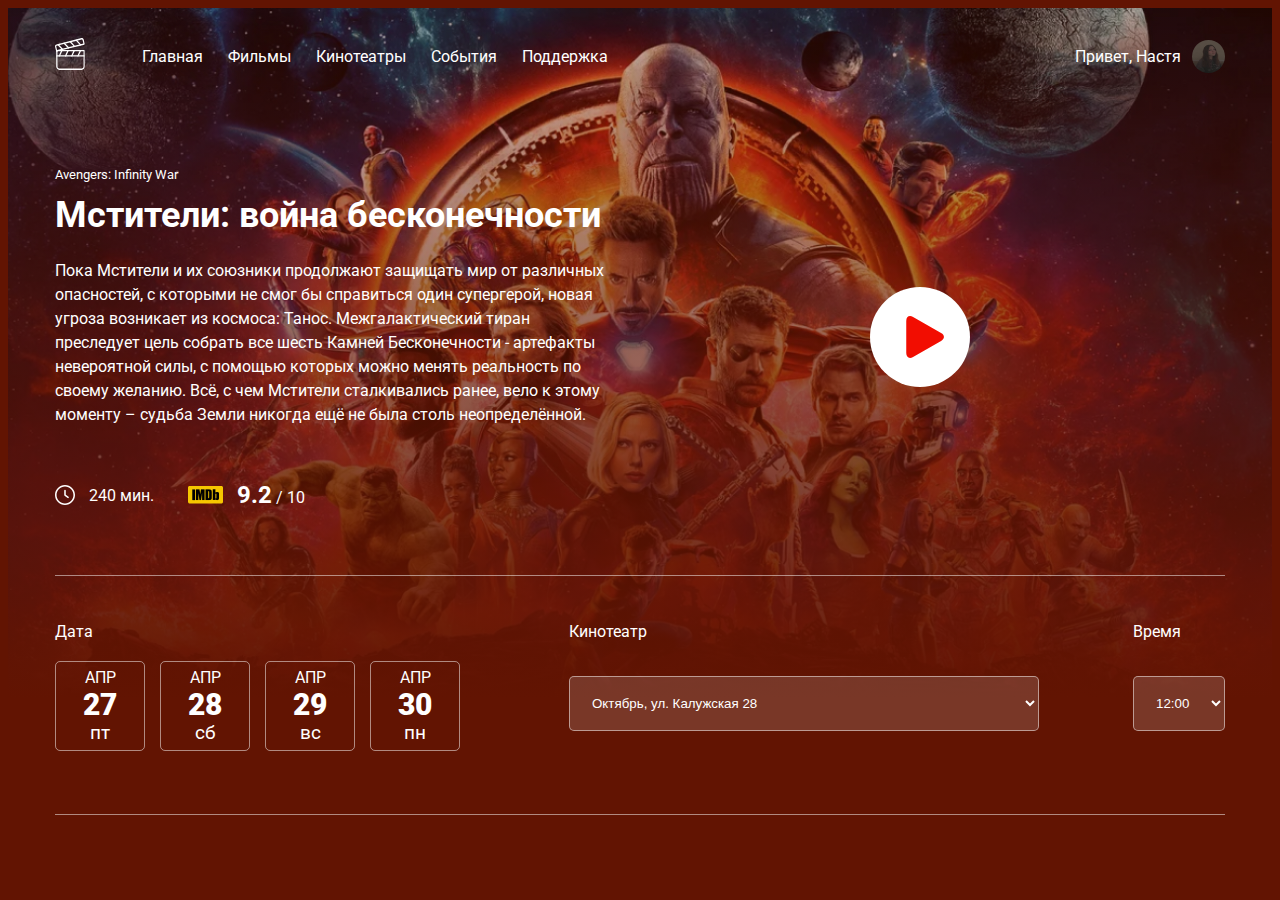
==== Кинотеатр/index.html @ d94be799 "Верстка главного экрана" ====
<!DOCTYPE html>
<html lang="ru">

<head>
    <meta charset="UTF-8">
    <meta name="viewport" content="width=device-width, initial-scale=1.0">
    <title>Online Cinema</title>
    <link rel="preconnect" href="https://fonts.googleapis.com">
    <link rel="preconnect" href="https://fonts.gstatic.com" crossorigin>
    <link href="https://fonts.googleapis.com/css2?family=Roboto:wght@400;700&display=swap" rel="stylesheet">
    <link rel="stylesheet" href="css/normalize.css" />
    <link rel="stylesheet" href="css/style.css" />

</head>

<body>
    <header class="header ">
        <div class="navbar container">
            <a href="/">
                <img src="img\logo.svg" alt="logo">
            </a>
            <naw class="nav">
                <ul class="menu">
                    <li class="menu-item">
                        <a href="#" class="menu-link">Главная</a>
                    </li>
                    <li class="menu-item">
                        <a href="#" class="menu-link">Фильмы</a>
                    </li>
                    <li class="menu-item">
                        <a href="#" class="menu-link">Кинотеатры</a>
                    </li>
                    <li class="menu-item">
                        <a href="#" class="menu-link">События</a>
                    </li>
                    <li class="menu-item">
                        <a href="#" class="menu-link">Поддержка</a>
                    </li>
                </ul>
            </naw>
            <div class="user">
                <span class="">Привет, Настя</span>
                <img class="avatar" src="img/avatar.jpg" alt="Анастасия Петрова">
            </div>
        </div>
        <!--navbar-->
        <div class="film container">
            <div class="film-info">
                <small class="film-title-cmall">Avengers: Infinity War</small>
                <h1 class="film-titly">Мстители: война бесконечности</h1>
                <p class="film-description">Пока Мстители и их союзники продолжают защищать мир от различных опасностей, с которыми не смог бы справиться один супергерой, новая угроза возникает из космоса: Танос. Межгалактический тиран преследует цель собрать все шесть Камней Бесконечности
                    - артефакты невероятной силы, с помощью которых можно менять реальность по своему желанию. Всё, с чем Мстители сталкивались ранее, вело к этому моменту – судьба Земли никогда ещё не была столь неопределённой.</p>
                <div class="film-details">
                    <div class="time"></div>
                    <img src="img/clock1.svg" alt="clock" class="time-icon">
                    <cpan class="time-counter"> 240 мин. </cpan>
                    <div class="rating">
                        <img src="img/imdb.png" alt="imdb logo" class="rating-icon">
                        <span class="rating-counter">
                        <strong class="rating-current">9.2</strong> / 10
                    </span>
                    </div>
                </div>
            </div>
            <!-- film-info -->
            <a href="#" class="film-trailer"><svg width="100" height="100" viewBox="0 0 100 100" fill="none" xmlns="http://www.w3.org/2000/svg">
                <circle cx="50" cy="50" r="50" fill="white"/>
                <g clip-path="url(#clip0_1_158)">
                <path d="M43.0758 30.0033C39.3071 27.8416 36.2518 29.6125 36.2518 33.9556V66.0059C36.2518 70.3533 39.3071 72.1219 43.0758 69.9623L71.0893 53.8967C74.8592 51.7342 74.8592 48.2306 71.0893 46.0686L43.0758 30.0033Z" fill="#F20D01"/>
                </g>
                <defs>
                <clipPath id="clip0_1_158">
                <rect width="41.8013" height="41.8013" fill="white" transform="translate(34.1837 29.0816)"/>
                </clipPath>
                </defs>
                </svg>
                </a>
        </div>
        <!--film-->
        <div class="session container">
            <div class="session-data">
                <span class="session-label">Дата</span>
                <div class="session-data-block">

                    <div class="session-data-iten">
                        <span class="span session-month">АПР</span>
                        <span class="session-day">27</span>
                        <span class="session-week">пт</span>
                    </div>
                    <div class="session-data-iten">
                        <span class="span session-month">АПР</span>
                        <span class="session-day">28</span>
                        <span class="session-week">сб</span>
                    </div>
                    <div class="session-data-iten">
                        <span class="span session-month">АПР</span>
                        <span class="session-day">29</span>
                        <span class="session-week">вс</span>
                    </div>
                    <div class="session-data-iten">
                        <span class="span session-month">АПР</span>
                        <span class="session-day">30</span>
                        <span class="session-week">пн</span>
                    </div>
                </div>
            </div>
            <!--data-->
            <div class="session-cinema">
                <span class="session-label">Кинотеатр</span>
                <select class="select select-cinema" name="cinema">
                  <option value="Октябрь, ул. Калужская 28">Октябрь, ул. Калужская 28</option> 
                  <option value="IMAX, ул. Ленина 53">IMAX, ул. Ленина 53</option> 
                  <option value="Рубин, ул. Маршала рыбалко 85Б">Рубин, ул. Маршала рыбалко 85Б</option> 
                </select>
            </div>
            <!--cinema-->
            <div class="session-time">
                <span class="session-label">Время</span>
                <select class="select" name="cinema">
                    <option value="12:00">12:00</option> 
                    <option value="14:10">14:10</option> 
                    <option value="16:30">16:30</option> 
                    <option value="19:25">17:25</option> 
                    <option value="22:00">22:00</option> 
                  </select>
            </div>
            <!--session-time-->
    </header>
</body>

</html>
---- Кинотеатр/css/style.css ----
* {
            box-sizing: border-box;
        }
        
        body {
            background-color: #621402;
            font-family: 'Roboto', sans-serif;
            color: white;
        }
        
        .header {
            min-height: 100%;
            background: linear-gradient(180deg, rgba(98, 20, 2, 0.31) 0%, #621402 85.62%), url('../img/bg.jpg') no-repeat center top / cover;
        }
        
        .navbar {
            display: flex;
            align-items: center;
            padding-top: 30px;
            padding-bottom: 30px;
        }
        
        .container {
            max-width: 1170px;
            margin: auto;
        }
        
        .menu {
            list-style-type: none;
            display: flex;
            margin: 0;
            padding-left: 57px;
        }
        
        .menu-item {
            margin-right: 25px;
        }
        
        .menu-link {
            color: white;
            text-decoration: none;
        }
        
        .avatar {
            width: 33px;
            height: 33px;
            border-radius: 50%;
            margin-left: 11px;
        }
        
        .user {
            margin-left: auto;
            color: white;
            display: flex;
            align-items: center;
        }
        
        .film {
            margin-top: 60px;
            color: white;
        }
        
        .film-titly-small {
            opacity: 0.5;
            font-size: 24px;
            line-height: 150%;
        }
        
        .film-titly {
            font-size: 36px;
            line-height: 42px;
            margin-top: 11px;
            margin-bottom: 23px;
        }
        
        .film-description {
            font-size: 16px;
            line-height: 150%;
            max-width: 560px;
        }
        
        .film {
            display: flex;
            align-items: center;
        }
        
        .film-trailer {
            margin: auto;
        }
        
        .time {
            display: flex;
            align-items: center;
        }
        
        .time-icon {
            margin-right: 14px;
        }
        
        .rating {
            display: flex;
            align-items: center;
            margin-left: 34px;
        }
        
        .rating-current {
            font-size: 24px;
            line-height: 150%;
        }
        
        .rating-icon {
            margin-right: 14px;
        }
        
        .film-details {
            display: flex;
            align-items: center;
            margin-top: 50px;
        }
        
        .session {
            margin-top: 62px;
            padding-top: 46px;
            padding-bottom: 63px;
            border-top: 1px solid rgba(255, 255, 255, 0.5);
            border-bottom: 1px solid rgba(255, 255, 255, 0.5);
            display: flex;
            justify-content: space-between;
            align-items: flex-start;
        }
        
        .session-data-block {
            display: flex;
        }
        
        .session-data-iten {
            cursor: pointer;
            display: flex;
            flex-direction: column;
            border: 1px solid rgba(255, 255, 255, 0.5);
            border-radius: 5px;
            text-align: center;
            width: 90px;
            height: 90px;
            align-items: center;
            justify-content: center;
            margin-right: 15px;
            transition: background-color 0.2s;
        }
        
        .session-label {
            display: block;
            margin-bottom: 20px;
        }
        
        .session-month {
            font-size: 16px;
            line-height: 19px;
        }
        
        .session-day {
            font-weight: 900;
            font-size: 30px;
            line-height: 35px;
        }
        
        .session-week {
            font-size: 19px;
            line-height: 22px;
        }
        
        .session-data-iten:hover {
            background-color: #FE8E05;
            color: #621402;
        }
        
        .select {
            background-color: rgba(255, 255, 255, 0.15);
            border: 1px solid rgba(255, 255, 255, 0.5);
            border-radius: 5px;
            color: #ffffff;
            padding: 18px;
            cursor: pointer;
            margin-top: 15px;
        }
        
        .select-cinema {
            min-width: 470px;
        }
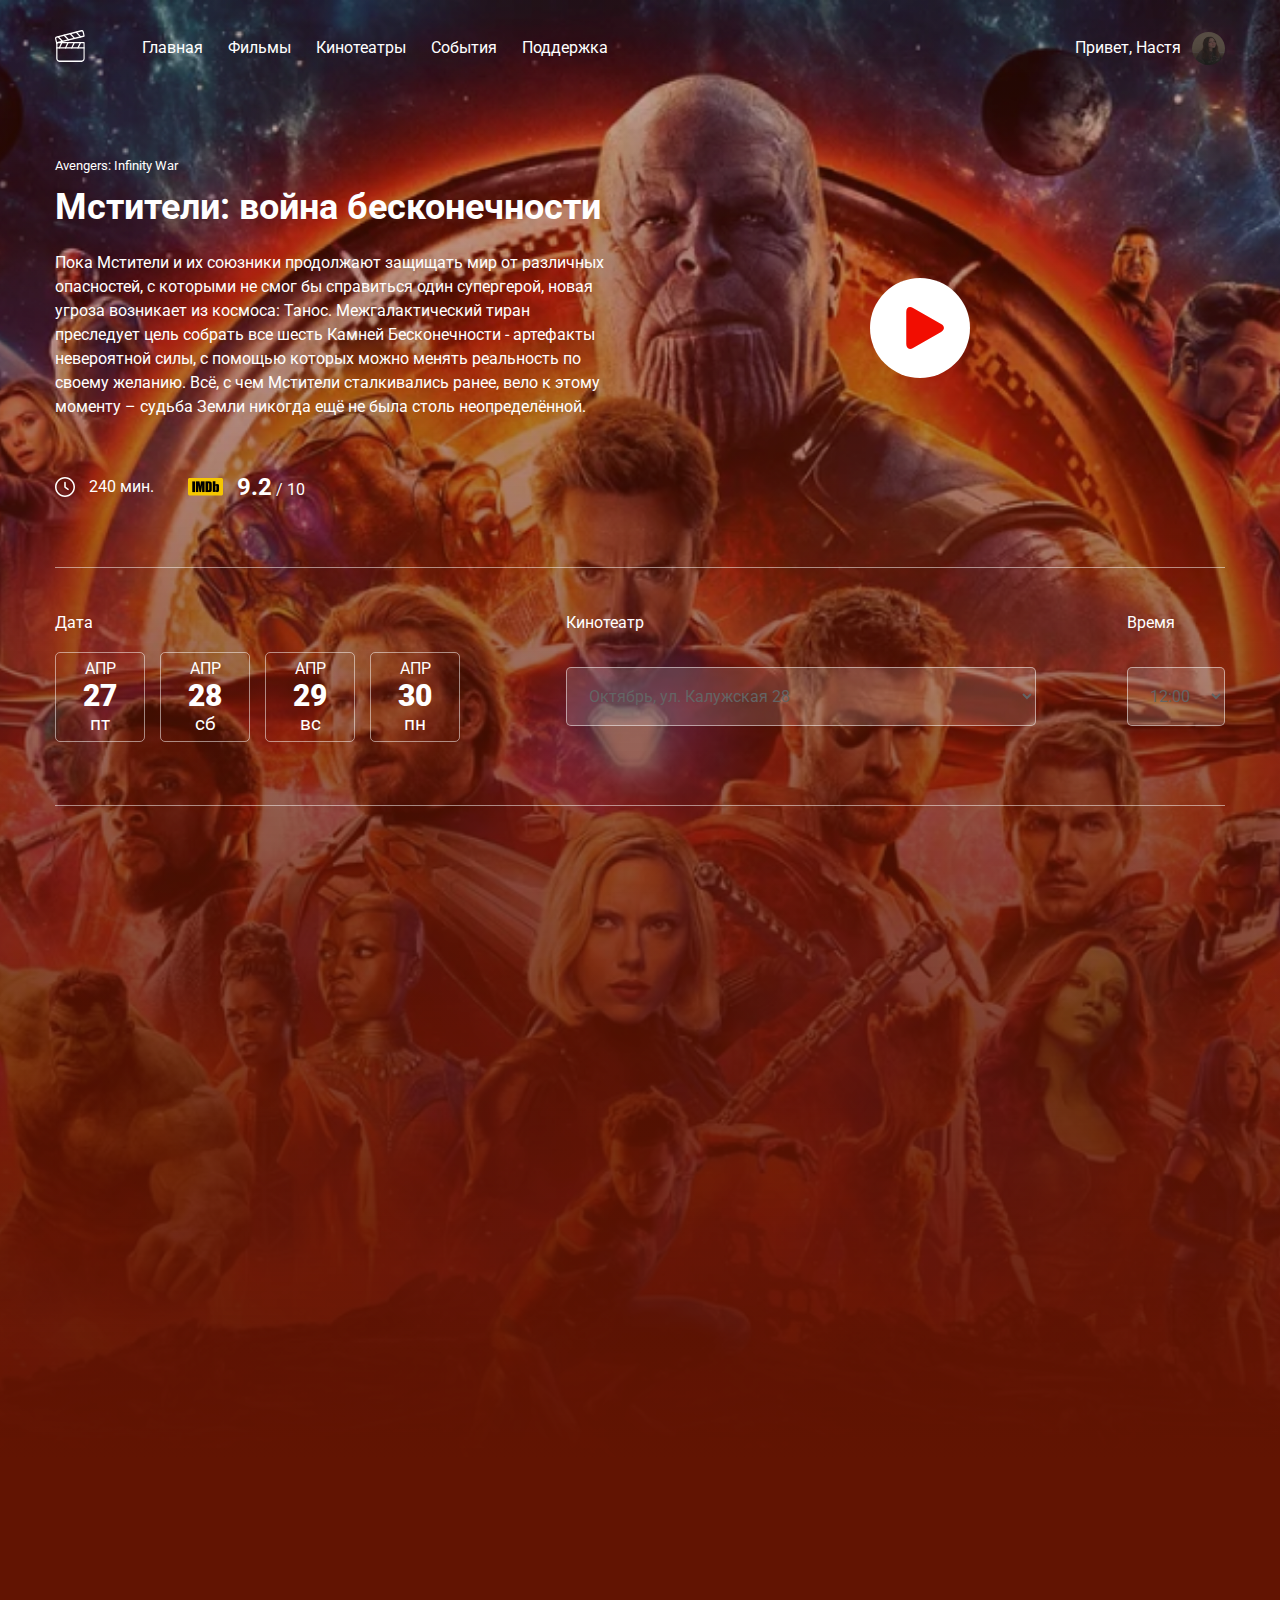
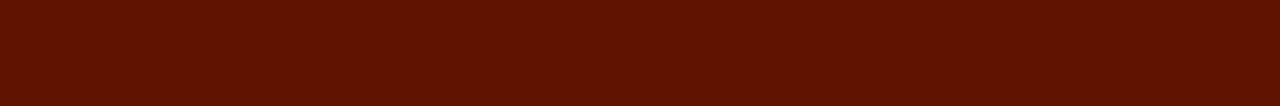
==== commit 8d7c40b5: "Вёрстка главного экрана(исправленная версия)" ====
--- a/Кинотеатр/index.html
+++ b/Кинотеатр/index.html
@@ -14,7 +14,7 @@
 </head>
 
 <body>
-    <header class="header ">
+    <header class="header">
         <div class="navbar container">
             <a href="/">
                 <img src="img\logo.svg" alt="logo">
--- a/Кинотеатр/css/style.css
+++ b/Кинотеатр/css/style.css
@@ -1,189 +1,189 @@
-        * {
-            box-sizing: border-box;
-        }
-        
-        body {
-            background-color: #621402;
-            font-family: 'Roboto', sans-serif;
-            color: white;
-        }
-        
-        .header {
-            min-height: 100%;
-            background: linear-gradient(180deg, rgba(98, 20, 2, 0.31) 0%, #621402 85.62%), url('../img/bg.jpg') no-repeat center top / cover;
-        }
-        
-        .navbar {
-            display: flex;
-            align-items: center;
-            padding-top: 30px;
-            padding-bottom: 30px;
-        }
-        
-        .container {
-            max-width: 1170px;
-            margin: auto;
-        }
-        
-        .menu {
-            list-style-type: none;
-            display: flex;
-            margin: 0;
-            padding-left: 57px;
-        }
-        
-        .menu-item {
-            margin-right: 25px;
-        }
-        
-        .menu-link {
-            color: white;
-            text-decoration: none;
-        }
-        
-        .avatar {
-            width: 33px;
-            height: 33px;
-            border-radius: 50%;
-            margin-left: 11px;
-        }
-        
-        .user {
-            margin-left: auto;
-            color: white;
-            display: flex;
-            align-items: center;
-        }
-        
-        .film {
-            margin-top: 60px;
-            color: white;
-        }
-        
-        .film-titly-small {
-            opacity: 0.5;
-            font-size: 24px;
-            line-height: 150%;
-        }
-        
-        .film-titly {
-            font-size: 36px;
-            line-height: 42px;
-            margin-top: 11px;
-            margin-bottom: 23px;
-        }
-        
-        .film-description {
-            font-size: 16px;
-            line-height: 150%;
-            max-width: 560px;
-        }
-        
-        .film {
-            display: flex;
-            align-items: center;
-        }
-        
-        .film-trailer {
-            margin: auto;
-        }
-        
-        .time {
-            display: flex;
-            align-items: center;
-        }
-        
-        .time-icon {
-            margin-right: 14px;
-        }
-        
-        .rating {
-            display: flex;
-            align-items: center;
-            margin-left: 34px;
-        }
-        
-        .rating-current {
-            font-size: 24px;
-            line-height: 150%;
-        }
-        
-        .rating-icon {
-            margin-right: 14px;
-        }
-        
-        .film-details {
-            display: flex;
-            align-items: center;
-            margin-top: 50px;
-        }
-        
-        .session {
-            margin-top: 62px;
-            padding-top: 46px;
-            padding-bottom: 63px;
-            border-top: 1px solid rgba(255, 255, 255, 0.5);
-            border-bottom: 1px solid rgba(255, 255, 255, 0.5);
-            display: flex;
-            justify-content: space-between;
-            align-items: flex-start;
-        }
-        
-        .session-data-block {
-            display: flex;
-        }
-        
-        .session-data-iten {
-            cursor: pointer;
-            display: flex;
-            flex-direction: column;
-            border: 1px solid rgba(255, 255, 255, 0.5);
-            border-radius: 5px;
-            text-align: center;
-            width: 90px;
-            height: 90px;
-            align-items: center;
-            justify-content: center;
-            margin-right: 15px;
-            transition: background-color 0.2s;
-        }
-        
-        .session-label {
-            display: block;
-            margin-bottom: 20px;
-        }
-        
-        .session-month {
-            font-size: 16px;
-            line-height: 19px;
-        }
-        
-        .session-day {
-            font-weight: 900;
-            font-size: 30px;
-            line-height: 35px;
-        }
-        
-        .session-week {
-            font-size: 19px;
-            line-height: 22px;
-        }
-        
-        .session-data-iten:hover {
-            background-color: #FE8E05;
-            color: #621402;
-        }
-        
-        .select {
-            background-color: rgba(255, 255, 255, 0.15);
-            border: 1px solid rgba(255, 255, 255, 0.5);
-            border-radius: 5px;
-            color: #ffffff;
-            padding: 18px;
-            cursor: pointer;
-            margin-top: 15px;
-        }
-        
-        .select-cinema {
-            min-width: 470px;
-        }+* {
+    box-sizing: border-box;
+}
+
+body {
+    background-color: #621402;
+    font-family: 'Roboto', sans-serif;
+    color: white;
+}
+
+.header {
+    padding-bottom: 100vh;
+    background: linear-gradient(180deg, rgba(98, 20, 2, 0.31) 0%, #621402 85.62%), url("../img/bg.jpg") no-repeat center top / cover;
+}
+
+.navbar {
+    display: flex;
+    align-items: center;
+    padding-top: 30px;
+    padding-bottom: 30px;
+}
+
+.container {
+    max-width: 1170px;
+    margin: auto;
+}
+
+.menu {
+    list-style-type: none;
+    display: flex;
+    margin: 0;
+    padding-left: 57px;
+}
+
+.menu-item {
+    margin-right: 25px;
+}
+
+.menu-link {
+    color: white;
+    text-decoration: none;
+}
+
+.avatar {
+    width: 33px;
+    height: 33px;
+    border-radius: 50%;
+    margin-left: 11px;
+}
+
+.user {
+    margin-left: auto;
+    color: white;
+    display: flex;
+    align-items: center;
+}
+
+.film {
+    margin-top: 60px;
+    color: white;
+}
+
+.film-titly-small {
+    opacity: 0.5;
+    font-size: 24px;
+    line-height: 150%;
+}
+
+.film-titly {
+    font-size: 36px;
+    line-height: 42px;
+    margin-top: 11px;
+    margin-bottom: 23px;
+}
+
+.film-description {
+    font-size: 16px;
+    line-height: 150%;
+    max-width: 560px;
+}
+
+.film {
+    display: flex;
+    align-items: center;
+}
+
+.film-trailer {
+    margin: auto;
+}
+
+.time {
+    display: flex;
+    align-items: center;
+}
+
+.time-icon {
+    margin-right: 14px;
+}
+
+.rating {
+    display: flex;
+    align-items: center;
+    margin-left: 34px;
+}
+
+.rating-current {
+    font-size: 24px;
+    line-height: 150%;
+}
+
+.rating-icon {
+    margin-right: 14px;
+}
+
+.film-details {
+    display: flex;
+    align-items: center;
+    margin-top: 50px;
+}
+
+.session {
+    margin-top: 62px;
+    padding-top: 46px;
+    padding-bottom: 63px;
+    border-top: 1px solid rgba(255, 255, 255, 0.5);
+    border-bottom: 1px solid rgba(255, 255, 255, 0.5);
+    display: flex;
+    justify-content: space-between;
+    align-items: flex-start;
+}
+
+.session-data-block {
+    display: flex;
+}
+
+.session-data-iten {
+    cursor: pointer;
+    display: flex;
+    flex-direction: column;
+    border: 1px solid rgba(255, 255, 255, 0.5);
+    border-radius: 5px;
+    text-align: center;
+    width: 90px;
+    height: 90px;
+    align-items: center;
+    justify-content: center;
+    margin-right: 15px;
+    transition: background-color 0.2s;
+}
+
+.session-label {
+    display: block;
+    margin-bottom: 20px;
+}
+
+.session-month {
+    font-size: 16px;
+    line-height: 19px;
+}
+
+.session-day {
+    font-weight: 900;
+    font-size: 30px;
+    line-height: 35px;
+}
+
+.session-week {
+    font-size: 19px;
+    line-height: 22px;
+}
+
+.session-data-iten:hover {
+    background-color: #FE8E05;
+    color: #621402;
+}
+
+.select {
+    background-color: rgba(255, 255, 255, 0.15);
+    border: 1px solid rgba(255, 255, 255, 0.5);
+    border-radius: 5px;
+    color: #646464;
+    padding: 18px;
+    cursor: pointer;
+    margin-top: 15px;
+}
+
+.select-cinema {
+    min-width: 470px;
+}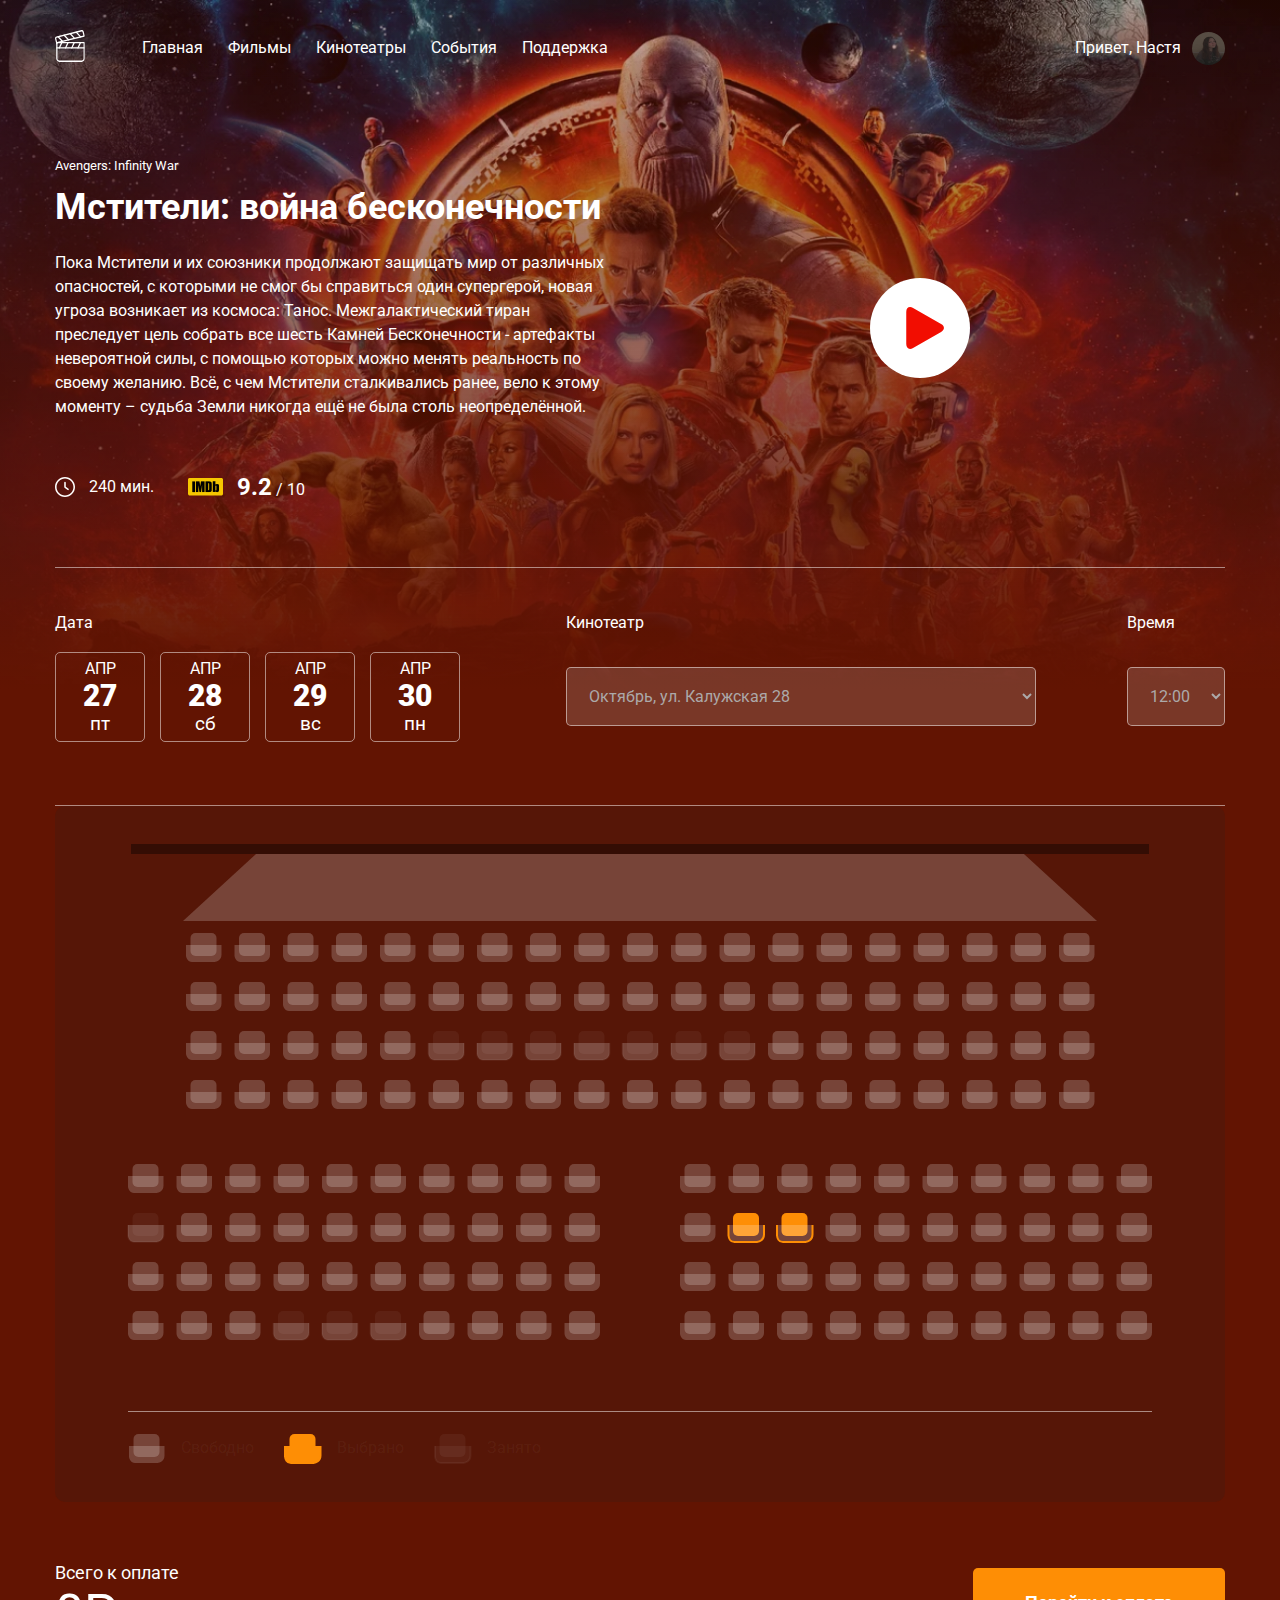
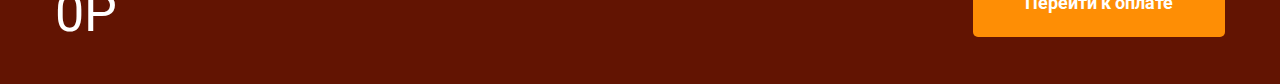
==== commit 4716305e: "Интерактив(3 день)" ====
--- a/Кинотеатр/index.html
+++ b/Кинотеатр/index.html
@@ -126,6 +126,376 @@
             </div>
             <!--session-time-->
     </header>
+    <div class="scheme container">
+        <svg class="scheme-svg" width="1152" height="600" viewBox="0 0 1152 600" fill="none" xmlns="http://www.w3.org/2000/svg">
+            <path class="light" d="M128 115L201.04 48H968.96L1042 115H128Z" fill="url(#paint0_linear_13_374)"/>
+            <line x1="76" y1="43" x2="1094" y2="43" stroke="black" stroke-opacity="0.39" stroke-width="10"/>
+            <rect x="135.5" y="127" width="26" height="23" rx="5" fill="white" fill-opacity="0.2" />
+            <path d="M131 139V149.5C131.167 151.667 132.6 156 137 156C141.4 156 153.833 156 159.5 156C161.833 155.833 166.5 154.1 166.5 148.5C166.5 142.9 166.5 139.833 166.5 139" />
+            <rect x="184" y="127" width="26" height="23" rx="5" fill="white" fill-opacity="0.2" />
+            <path d="M179.5 139V149.5C179.667 151.667 181.1 156 185.5 156C189.9 156 202.333 156 208 156C210.333 155.833 215 154.1 215 148.5C215 142.9 215 139.833 215 139" />
+            <rect x="232.5" y="127" width="26" height="23" rx="5" fill="white" fill-opacity="0.2" />
+            <path d="M228 139V149.5C228.167 151.667 229.6 156 234 156C238.4 156 250.833 156 256.5 156C258.833 155.833 263.5 154.1 263.5 148.5C263.5 142.9 263.5 139.833 263.5 139" />
+            <rect x="281" y="127" width="26" height="23" rx="5" fill="white" fill-opacity="0.2" />
+            <path d="M276.5 139V149.5C276.667 151.667 278.1 156 282.5 156C286.9 156 299.333 156 305 156C307.333 155.833 312 154.1 312 148.5C312 142.9 312 139.833 312 139" />
+            <rect x="329.5" y="127" width="26" height="23" rx="5" fill="white" fill-opacity="0.2" />
+            <path d="M325 139V149.5C325.167 151.667 326.6 156 331 156C335.4 156 347.833 156 353.5 156C355.833 155.833 360.5 154.1 360.5 148.5C360.5 142.9 360.5 139.833 360.5 139" />
+            <rect x="378" y="127" width="26" height="23" rx="5" fill="white" fill-opacity="0.2" />
+            <path d="M373.5 139V149.5C373.667 151.667 375.1 156 379.5 156C383.9 156 396.333 156 402 156C404.333 155.833 409 154.1 409 148.5C409 142.9 409 139.833 409 139" />
+            <rect x="426.5" y="127" width="26" height="23" rx="5" fill="white" fill-opacity="0.2" />
+            <path d="M422 139V149.5C422.167 151.667 423.6 156 428 156C432.4 156 444.833 156 450.5 156C452.833 155.833 457.5 154.1 457.5 148.5C457.5 142.9 457.5 139.833 457.5 139" />
+            <rect x="475" y="127" width="26" height="23" rx="5" fill="white" fill-opacity="0.2" />
+            <path d="M470.5 139V149.5C470.667 151.667 472.1 156 476.5 156C480.9 156 493.333 156 499 156C501.333 155.833 506 154.1 506 148.5C506 142.9 506 139.833 506 139" />
+            <rect x="523.5" y="127" width="26" height="23" rx="5" fill="white" fill-opacity="0.2" />
+            <path d="M519 139V149.5C519.167 151.667 520.6 156 525 156C529.4 156 541.833 156 547.5 156C549.833 155.833 554.5 154.1 554.5 148.5C554.5 142.9 554.5 139.833 554.5 139" />
+            <rect x="572" y="127" width="26" height="23" rx="5" fill="white" fill-opacity="0.2" />
+            <path d="M567.5 139V149.5C567.667 151.667 569.1 156 573.5 156C577.9 156 590.333 156 596 156C598.333 155.833 603 154.1 603 148.5C603 142.9 603 139.833 603 139" />
+            <rect x="620.5" y="127" width="26" height="23" rx="5" fill="white" fill-opacity="0.2" />
+            <path d="M616 139V149.5C616.167 151.667 617.6 156 622 156C626.4 156 638.833 156 644.5 156C646.833 155.833 651.5 154.1 651.5 148.5C651.5 142.9 651.5 139.833 651.5 139" />
+            <rect x="669" y="127" width="26" height="23" rx="5" fill="white" fill-opacity="0.2" />
+            <path d="M664.5 139V149.5C664.667 151.667 666.1 156 670.5 156C674.9 156 687.333 156 693 156C695.333 155.833 700 154.1 700 148.5C700 142.9 700 139.833 700 139" />
+            <rect x="717.5" y="127" width="26" height="23" rx="5" fill="white" fill-opacity="0.2" />
+            <path d="M713 139V149.5C713.167 151.667 714.6 156 719 156C723.4 156 735.833 156 741.5 156C743.833 155.833 748.5 154.1 748.5 148.5C748.5 142.9 748.5 139.833 748.5 139" />
+            <rect x="766" y="127" width="26" height="23" rx="5" fill="white" fill-opacity="0.2" />
+            <path d="M761.5 139V149.5C761.667 151.667 763.1 156 767.5 156C771.9 156 784.333 156 790 156C792.333 155.833 797 154.1 797 148.5C797 142.9 797 139.833 797 139" />
+            <rect x="814.5" y="127" width="26" height="23" rx="5" fill="white" fill-opacity="0.2" />
+            <path d="M810 139V149.5C810.167 151.667 811.6 156 816 156C820.4 156 832.833 156 838.5 156C840.833 155.833 845.5 154.1 845.5 148.5C845.5 142.9 845.5 139.833 845.5 139" />
+            <rect x="863" y="127" width="26" height="23" rx="5" fill="white" fill-opacity="0.2" />
+            <path d="M858.5 139V149.5C858.667 151.667 860.1 156 864.5 156C868.9 156 881.333 156 887 156C889.333 155.833 894 154.1 894 148.5C894 142.9 894 139.833 894 139" />
+            <rect x="911.5" y="127" width="26" height="23" rx="5" fill="white" fill-opacity="0.2" />
+            <path d="M907 139V149.5C907.167 151.667 908.6 156 913 156C917.4 156 929.833 156 935.5 156C937.833 155.833 942.5 154.1 942.5 148.5C942.5 142.9 942.5 139.833 942.5 139" />
+            <rect x="960" y="127" width="26" height="23" rx="5" fill="white" fill-opacity="0.2" />
+            <path d="M955.5 139V149.5C955.667 151.667 957.1 156 961.5 156C965.9 156 978.333 156 984 156C986.333 155.833 991 154.1 991 148.5C991 142.9 991 139.833 991 139" />
+            <rect x="1008.5" y="127" width="26" height="23" rx="5" fill="white" fill-opacity="0.2" />
+            <path d="M1004 139V149.5C1004.17 151.667 1005.6 156 1010 156C1014.4 156 1026.83 156 1032.5 156C1034.83 155.833 1039.5 154.1 1039.5 148.5C1039.5 142.9 1039.5 139.833 1039.5 139" />
+            <rect x="135.5" y="176" width="26" height="23" rx="5" fill="white" fill-opacity="0.2" />
+            <path d="M131 188V198.5C131.167 200.667 132.6 205 137 205C141.4 205 153.833 205 159.5 205C161.833 204.833 166.5 203.1 166.5 197.5C166.5 191.9 166.5 188.833 166.5 188" />
+            <rect x="184" y="176" width="26" height="23" rx="5" fill="white" fill-opacity="0.2" />
+            <path d="M179.5 188V198.5C179.667 200.667 181.1 205 185.5 205C189.9 205 202.333 205 208 205C210.333 204.833 215 203.1 215 197.5C215 191.9 215 188.833 215 188" />
+            <rect x="232.5" y="176" width="26" height="23" rx="5" fill="white" fill-opacity="0.2" />
+            <path d="M228 188V198.5C228.167 200.667 229.6 205 234 205C238.4 205 250.833 205 256.5 205C258.833 204.833 263.5 203.1 263.5 197.5C263.5 191.9 263.5 188.833 263.5 188" />
+            <rect x="281" y="176" width="26" height="23" rx="5" fill="white" fill-opacity="0.2" />
+            <path d="M276.5 188V198.5C276.667 200.667 278.1 205 282.5 205C286.9 205 299.333 205 305 205C307.333 204.833 312 203.1 312 197.5C312 191.9 312 188.833 312 188" />
+            <rect x="329.5" y="176" width="26" height="23" rx="5" fill="white" fill-opacity="0.2" />
+            <path d="M325 188V198.5C325.167 200.667 326.6 205 331 205C335.4 205 347.833 205 353.5 205C355.833 204.833 360.5 203.1 360.5 197.5C360.5 191.9 360.5 188.833 360.5 188" />
+            <rect x="378" y="176" width="26" height="23" rx="5" fill="white" fill-opacity="0.2" />
+            <path d="M373.5 188V198.5C373.667 200.667 375.1 205 379.5 205C383.9 205 396.333 205 402 205C404.333 204.833 409 203.1 409 197.5C409 191.9 409 188.833 409 188" />
+            <rect x="426.5" y="176" width="26" height="23" rx="5" fill="white" fill-opacity="0.2" />
+            <path d="M422 188V198.5C422.167 200.667 423.6 205 428 205C432.4 205 444.833 205 450.5 205C452.833 204.833 457.5 203.1 457.5 197.5C457.5 191.9 457.5 188.833 457.5 188" />
+            <rect x="475" y="176" width="26" height="23" rx="5" fill="white" fill-opacity="0.2" />
+            <path d="M470.5 188V198.5C470.667 200.667 472.1 205 476.5 205C480.9 205 493.333 205 499 205C501.333 204.833 506 203.1 506 197.5C506 191.9 506 188.833 506 188" />
+            <rect x="523.5" y="176" width="26" height="23" rx="5" fill="white" fill-opacity="0.2" />
+            <path d="M519 188V198.5C519.167 200.667 520.6 205 525 205C529.4 205 541.833 205 547.5 205C549.833 204.833 554.5 203.1 554.5 197.5C554.5 191.9 554.5 188.833 554.5 188" />
+            <rect x="572" y="176" width="26" height="23" rx="5" fill="white" fill-opacity="0.2" />
+            <path d="M567.5 188V198.5C567.667 200.667 569.1 205 573.5 205C577.9 205 590.333 205 596 205C598.333 204.833 603 203.1 603 197.5C603 191.9 603 188.833 603 188" />
+            <rect x="620.5" y="176" width="26" height="23" rx="5" fill="white" fill-opacity="0.2" />
+            <path d="M616 188V198.5C616.167 200.667 617.6 205 622 205C626.4 205 638.833 205 644.5 205C646.833 204.833 651.5 203.1 651.5 197.5C651.5 191.9 651.5 188.833 651.5 188" />
+            <rect x="669" y="176" width="26" height="23" rx="5" fill="white" fill-opacity="0.2" />
+            <path d="M664.5 188V198.5C664.667 200.667 666.1 205 670.5 205C674.9 205 687.333 205 693 205C695.333 204.833 700 203.1 700 197.5C700 191.9 700 188.833 700 188" />
+            <rect x="717.5" y="176" width="26" height="23" rx="5" fill="white" fill-opacity="0.2" />
+            <path d="M713 188V198.5C713.167 200.667 714.6 205 719 205C723.4 205 735.833 205 741.5 205C743.833 204.833 748.5 203.1 748.5 197.5C748.5 191.9 748.5 188.833 748.5 188" />
+            <rect x="766" y="176" width="26" height="23" rx="5" fill="white" fill-opacity="0.2" />
+            <path d="M761.5 188V198.5C761.667 200.667 763.1 205 767.5 205C771.9 205 784.333 205 790 205C792.333 204.833 797 203.1 797 197.5C797 191.9 797 188.833 797 188" />
+            <rect x="814.5" y="176" width="26" height="23" rx="5" fill="white" fill-opacity="0.2" />
+            <path d="M810 188V198.5C810.167 200.667 811.6 205 816 205C820.4 205 832.833 205 838.5 205C840.833 204.833 845.5 203.1 845.5 197.5C845.5 191.9 845.5 188.833 845.5 188" />
+            <rect x="863" y="176" width="26" height="23" rx="5" fill="white" fill-opacity="0.2" />
+            <path d="M858.5 188V198.5C858.667 200.667 860.1 205 864.5 205C868.9 205 881.333 205 887 205C889.333 204.833 894 203.1 894 197.5C894 191.9 894 188.833 894 188" />
+            <rect x="911.5" y="176" width="26" height="23" rx="5" fill="white" fill-opacity="0.2" />
+            <path d="M907 188V198.5C907.167 200.667 908.6 205 913 205C917.4 205 929.833 205 935.5 205C937.833 204.833 942.5 203.1 942.5 197.5C942.5 191.9 942.5 188.833 942.5 188" />
+            <rect x="960" y="176" width="26" height="23" rx="5" fill="white" fill-opacity="0.2" />
+            <path d="M955.5 188V198.5C955.667 200.667 957.1 205 961.5 205C965.9 205 978.333 205 984 205C986.333 204.833 991 203.1 991 197.5C991 191.9 991 188.833 991 188" />
+            <rect x="1008.5" y="176" width="26" height="23" rx="5" fill="white" fill-opacity="0.2" />
+            <path d="M1004 188V198.5C1004.17 200.667 1005.6 205 1010 205C1014.4 205 1026.83 205 1032.5 205C1034.83 204.833 1039.5 203.1 1039.5 197.5C1039.5 191.9 1039.5 188.833 1039.5 188" />
+            <rect x="135.5" y="225" width="26" height="23" rx="5" fill="white" fill-opacity="0.2" />
+            <path d="M131 237V247.5C131.167 249.667 132.6 254 137 254C141.4 254 153.833 254 159.5 254C161.833 253.833 166.5 252.1 166.5 246.5C166.5 240.9 166.5 237.833 166.5 237" />
+            <rect x="184" y="225" width="26" height="23" rx="5" fill="white" fill-opacity="0.2" />
+            <path d="M179.5 237V247.5C179.667 249.667 181.1 254 185.5 254C189.9 254 202.333 254 208 254C210.333 253.833 215 252.1 215 246.5C215 240.9 215 237.833 215 237" />
+            <rect x="232.5" y="225" width="26" height="23" rx="5" fill="white" fill-opacity="0.2" />
+            <path d="M228 237V247.5C228.167 249.667 229.6 254 234 254C238.4 254 250.833 254 256.5 254C258.833 253.833 263.5 252.1 263.5 246.5C263.5 240.9 263.5 237.833 263.5 237" />
+            <rect x="281" y="225" width="26" height="23" rx="5" fill="white" fill-opacity="0.2" />
+            <path d="M276.5 237V247.5C276.667 249.667 278.1 254 282.5 254C286.9 254 299.333 254 305 254C307.333 253.833 312 252.1 312 246.5C312 240.9 312 237.833 312 237" />
+            <rect x="329.5" y="225" width="26" height="23" rx="5" fill="white" fill-opacity="0.2" />
+            <path d="M325 237V247.5C325.167 249.667 326.6 254 331 254C335.4 254 347.833 254 353.5 254C355.833 253.833 360.5 252.1 360.5 246.5C360.5 240.9 360.5 237.833 360.5 237" />
+            <rect x="378" y="225" width="26" height="23" rx="5" fill="white" fill-opacity="0.05" />
+            <path d="M373.5 237V247.5C373.667 249.667 375.1 254 379.5 254C383.9 254 396.333 254 402 254C404.333 253.833 409 252.1 409 246.5C409 240.9 409 237.833 409 237" stroke="white" stroke-opacity="0.05" stroke-width="2" stroke-linejoin="round" />
+            <rect x="426.5" y="225" width="26" height="23" rx="5" fill="white" fill-opacity="0.05" />
+            <path d="M422 237V247.5C422.167 249.667 423.6 254 428 254C432.4 254 444.833 254 450.5 254C452.833 253.833 457.5 252.1 457.5 246.5C457.5 240.9 457.5 237.833 457.5 237" stroke="white" stroke-opacity="0.05" stroke-width="2" stroke-linejoin="round" />
+            <rect x="475" y="225" width="26" height="23" rx="5" fill="white" fill-opacity="0.05" />
+            <path d="M470.5 237V247.5C470.667 249.667 472.1 254 476.5 254C480.9 254 493.333 254 499 254C501.333 253.833 506 252.1 506 246.5C506 240.9 506 237.833 506 237" stroke="white" stroke-opacity="0.05" stroke-width="2" stroke-linejoin="round" />
+            <rect x="523.5" y="225" width="26" height="23" rx="5" fill="white" fill-opacity="0.05" />
+            <path d="M519 237V247.5C519.167 249.667 520.6 254 525 254C529.4 254 541.833 254 547.5 254C549.833 253.833 554.5 252.1 554.5 246.5C554.5 240.9 554.5 237.833 554.5 237" stroke="white" stroke-opacity="0.05" stroke-width="2" stroke-linejoin="round" />
+            <rect x="572" y="225" width="26" height="23" rx="5" fill="white" fill-opacity="0.05" />
+            <path d="M567.5 237V247.5C567.667 249.667 569.1 254 573.5 254C577.9 254 590.333 254 596 254C598.333 253.833 603 252.1 603 246.5C603 240.9 603 237.833 603 237" stroke="white" stroke-opacity="0.05" stroke-width="2" stroke-linejoin="round" />
+            <rect x="620.5" y="225" width="26" height="23" rx="5" fill="white" fill-opacity="0.05" />
+            <path d="M616 237V247.5C616.167 249.667 617.6 254 622 254C626.4 254 638.833 254 644.5 254C646.833 253.833 651.5 252.1 651.5 246.5C651.5 240.9 651.5 237.833 651.5 237" stroke="white" stroke-opacity="0.05" stroke-width="2" stroke-linejoin="round" />
+            <rect x="669" y="225" width="26" height="23" rx="5" fill="white" fill-opacity="0.05" />
+            <path d="M664.5 237V247.5C664.667 249.667 666.1 254 670.5 254C674.9 254 687.333 254 693 254C695.333 253.833 700 252.1 700 246.5C700 240.9 700 237.833 700 237" stroke="white" stroke-opacity="0.05" stroke-width="2" stroke-linejoin="round" />
+            <rect x="717.5" y="225" width="26" height="23" rx="5" fill="white" fill-opacity="0.2" />
+            <path d="M713 237V247.5C713.167 249.667 714.6 254 719 254C723.4 254 735.833 254 741.5 254C743.833 253.833 748.5 252.1 748.5 246.5C748.5 240.9 748.5 237.833 748.5 237" />
+            <rect x="766" y="225" width="26" height="23" rx="5" fill="white" fill-opacity="0.2" />
+            <path d="M761.5 237V247.5C761.667 249.667 763.1 254 767.5 254C771.9 254 784.333 254 790 254C792.333 253.833 797 252.1 797 246.5C797 240.9 797 237.833 797 237" />
+            <rect x="814.5" y="225" width="26" height="23" rx="5" fill="white" fill-opacity="0.2" />
+            <path d="M810 237V247.5C810.167 249.667 811.6 254 816 254C820.4 254 832.833 254 838.5 254C840.833 253.833 845.5 252.1 845.5 246.5C845.5 240.9 845.5 237.833 845.5 237" />
+            <rect x="863" y="225" width="26" height="23" rx="5" fill="white" fill-opacity="0.2" />
+            <path d="M858.5 237V247.5C858.667 249.667 860.1 254 864.5 254C868.9 254 881.333 254 887 254C889.333 253.833 894 252.1 894 246.5C894 240.9 894 237.833 894 237" />
+            <rect x="911.5" y="225" width="26" height="23" rx="5" fill="white" fill-opacity="0.2" />
+            <path d="M907 237V247.5C907.167 249.667 908.6 254 913 254C917.4 254 929.833 254 935.5 254C937.833 253.833 942.5 252.1 942.5 246.5C942.5 240.9 942.5 237.833 942.5 237" />
+            <rect x="960" y="225" width="26" height="23" rx="5" fill="white" fill-opacity="0.2" />
+            <path d="M955.5 237V247.5C955.667 249.667 957.1 254 961.5 254C965.9 254 978.333 254 984 254C986.333 253.833 991 252.1 991 246.5C991 240.9 991 237.833 991 237" />
+            <rect x="1008.5" y="225" width="26" height="23" rx="5" fill="white" fill-opacity="0.2" />
+            <path d="M1004 237V247.5C1004.17 249.667 1005.6 254 1010 254C1014.4 254 1026.83 254 1032.5 254C1034.83 253.833 1039.5 252.1 1039.5 246.5C1039.5 240.9 1039.5 237.833 1039.5 237" />
+            <rect x="135.5" y="274" width="26" height="23" rx="5" fill="white" fill-opacity="0.2" />
+            <path d="M131 286V296.5C131.167 298.667 132.6 303 137 303C141.4 303 153.833 303 159.5 303C161.833 302.833 166.5 301.1 166.5 295.5C166.5 289.9 166.5 286.833 166.5 286" />
+            <rect x="184" y="274" width="26" height="23" rx="5" fill="white" fill-opacity="0.2" />
+            <path d="M179.5 286V296.5C179.667 298.667 181.1 303 185.5 303C189.9 303 202.333 303 208 303C210.333 302.833 215 301.1 215 295.5C215 289.9 215 286.833 215 286" />
+            <rect x="232.5" y="274" width="26" height="23" rx="5" fill="white" fill-opacity="0.2" />
+            <path d="M228 286V296.5C228.167 298.667 229.6 303 234 303C238.4 303 250.833 303 256.5 303C258.833 302.833 263.5 301.1 263.5 295.5C263.5 289.9 263.5 286.833 263.5 286" />
+            <rect x="281" y="274" width="26" height="23" rx="5" fill="white" fill-opacity="0.2" />
+            <path d="M276.5 286V296.5C276.667 298.667 278.1 303 282.5 303C286.9 303 299.333 303 305 303C307.333 302.833 312 301.1 312 295.5C312 289.9 312 286.833 312 286" />
+            <rect x="329.5" y="274" width="26" height="23" rx="5" fill="white" fill-opacity="0.2" />
+            <path d="M325 286V296.5C325.167 298.667 326.6 303 331 303C335.4 303 347.833 303 353.5 303C355.833 302.833 360.5 301.1 360.5 295.5C360.5 289.9 360.5 286.833 360.5 286" />
+            <rect x="378" y="274" width="26" height="23" rx="5" fill="white" fill-opacity="0.2" />
+            <path d="M373.5 286V296.5C373.667 298.667 375.1 303 379.5 303C383.9 303 396.333 303 402 303C404.333 302.833 409 301.1 409 295.5C409 289.9 409 286.833 409 286" />
+            <rect x="426.5" y="274" width="26" height="23" rx="5" fill="white" fill-opacity="0.2" />
+            <path d="M422 286V296.5C422.167 298.667 423.6 303 428 303C432.4 303 444.833 303 450.5 303C452.833 302.833 457.5 301.1 457.5 295.5C457.5 289.9 457.5 286.833 457.5 286" />
+            <rect x="475" y="274" width="26" height="23" rx="5" fill="white" fill-opacity="0.2" />
+            <path d="M470.5 286V296.5C470.667 298.667 472.1 303 476.5 303C480.9 303 493.333 303 499 303C501.333 302.833 506 301.1 506 295.5C506 289.9 506 286.833 506 286" />
+            <rect x="523.5" y="274" width="26" height="23" rx="5" fill="white" fill-opacity="0.2" />
+            <path d="M519 286V296.5C519.167 298.667 520.6 303 525 303C529.4 303 541.833 303 547.5 303C549.833 302.833 554.5 301.1 554.5 295.5C554.5 289.9 554.5 286.833 554.5 286" />
+            <rect x="572" y="274" width="26" height="23" rx="5" fill="white" fill-opacity="0.2" />
+            <path d="M567.5 286V296.5C567.667 298.667 569.1 303 573.5 303C577.9 303 590.333 303 596 303C598.333 302.833 603 301.1 603 295.5C603 289.9 603 286.833 603 286" />
+            <rect x="620.5" y="274" width="26" height="23" rx="5" fill="white" fill-opacity="0.2" />
+            <path d="M616 286V296.5C616.167 298.667 617.6 303 622 303C626.4 303 638.833 303 644.5 303C646.833 302.833 651.5 301.1 651.5 295.5C651.5 289.9 651.5 286.833 651.5 286" />
+            <rect x="669" y="274" width="26" height="23" rx="5" fill="white" fill-opacity="0.2" />
+            <path d="M664.5 286V296.5C664.667 298.667 666.1 303 670.5 303C674.9 303 687.333 303 693 303C695.333 302.833 700 301.1 700 295.5C700 289.9 700 286.833 700 286" />
+            <rect x="717.5" y="274" width="26" height="23" rx="5" fill="white" fill-opacity="0.2" />
+            <path d="M713 286V296.5C713.167 298.667 714.6 303 719 303C723.4 303 735.833 303 741.5 303C743.833 302.833 748.5 301.1 748.5 295.5C748.5 289.9 748.5 286.833 748.5 286" />
+            <rect x="766" y="274" width="26" height="23" rx="5" fill="white" fill-opacity="0.2" />
+            <path d="M761.5 286V296.5C761.667 298.667 763.1 303 767.5 303C771.9 303 784.333 303 790 303C792.333 302.833 797 301.1 797 295.5C797 289.9 797 286.833 797 286" />
+            <rect x="814.5" y="274" width="26" height="23" rx="5" fill="white" fill-opacity="0.2" />
+            <path d="M810 286V296.5C810.167 298.667 811.6 303 816 303C820.4 303 832.833 303 838.5 303C840.833 302.833 845.5 301.1 845.5 295.5C845.5 289.9 845.5 286.833 845.5 286" />
+            <rect x="863" y="274" width="26" height="23" rx="5" fill="white" fill-opacity="0.2" />
+            <path d="M858.5 286V296.5C858.667 298.667 860.1 303 864.5 303C868.9 303 881.333 303 887 303C889.333 302.833 894 301.1 894 295.5C894 289.9 894 286.833 894 286" />
+            <rect x="911.5" y="274" width="26" height="23" rx="5" fill="white" fill-opacity="0.2" />
+            <path d="M907 286V296.5C907.167 298.667 908.6 303 913 303C917.4 303 929.833 303 935.5 303C937.833 302.833 942.5 301.1 942.5 295.5C942.5 289.9 942.5 286.833 942.5 286" />
+            <rect x="960" y="274" width="26" height="23" rx="5" fill="white" fill-opacity="0.2" />
+            <path d="M955.5 286V296.5C955.667 298.667 957.1 303 961.5 303C965.9 303 978.333 303 984 303C986.333 302.833 991 301.1 991 295.5C991 289.9 991 286.833 991 286" />
+            <rect x="1008.5" y="274" width="26" height="23" rx="5" fill="white" fill-opacity="0.2" />
+            <path d="M1004 286V296.5C1004.17 298.667 1005.6 303 1010 303C1014.4 303 1026.83 303 1032.5 303C1034.83 302.833 1039.5 301.1 1039.5 295.5C1039.5 289.9 1039.5 286.833 1039.5 286" />
+            <rect x="77.5" y="358" width="26" height="23" rx="5" fill="white" fill-opacity="0.2" />
+            <path d="M73 370V380.5C73.1667 382.667 74.6 387 79 387C83.4 387 95.8333 387 101.5 387C103.833 386.833 108.5 385.1 108.5 379.5C108.5 373.9 108.5 370.833 108.5 370" />
+            <rect x="126" y="358" width="26" height="23" rx="5" fill="white" fill-opacity="0.2" />
+            <path d="M121.5 370V380.5C121.667 382.667 123.1 387 127.5 387C131.9 387 144.333 387 150 387C152.333 386.833 157 385.1 157 379.5C157 373.9 157 370.833 157 370" />
+            <rect x="174.5" y="358" width="26" height="23" rx="5" fill="white" fill-opacity="0.2" />
+            <path d="M170 370V380.5C170.167 382.667 171.6 387 176 387C180.4 387 192.833 387 198.5 387C200.833 386.833 205.5 385.1 205.5 379.5C205.5 373.9 205.5 370.833 205.5 370" />
+            <rect x="223" y="358" width="26" height="23" rx="5" fill="white" fill-opacity="0.2" />
+            <path d="M218.5 370V380.5C218.667 382.667 220.1 387 224.5 387C228.9 387 241.333 387 247 387C249.333 386.833 254 385.1 254 379.5C254 373.9 254 370.833 254 370" />
+            <rect x="271.5" y="358" width="26" height="23" rx="5" fill="white" fill-opacity="0.2" />
+            <path d="M267 370V380.5C267.167 382.667 268.6 387 273 387C277.4 387 289.833 387 295.5 387C297.833 386.833 302.5 385.1 302.5 379.5C302.5 373.9 302.5 370.833 302.5 370" />
+            <rect x="320" y="358" width="26" height="23" rx="5" fill="white" fill-opacity="0.2" />
+            <path d="M315.5 370V380.5C315.667 382.667 317.1 387 321.5 387C325.9 387 338.333 387 344 387C346.333 386.833 351 385.1 351 379.5C351 373.9 351 370.833 351 370" />
+            <rect x="368.5" y="358" width="26" height="23" rx="5" fill="white" fill-opacity="0.2" />
+            <path d="M364 370V380.5C364.167 382.667 365.6 387 370 387C374.4 387 386.833 387 392.5 387C394.833 386.833 399.5 385.1 399.5 379.5C399.5 373.9 399.5 370.833 399.5 370" />
+            <rect x="417" y="358" width="26" height="23" rx="5" fill="white" fill-opacity="0.2" />
+            <path d="M412.5 370V380.5C412.667 382.667 414.1 387 418.5 387C422.9 387 435.333 387 441 387C443.333 386.833 448 385.1 448 379.5C448 373.9 448 370.833 448 370" />
+            <rect x="465.5" y="358" width="26" height="23" rx="5" fill="white" fill-opacity="0.2" />
+            <path d="M461 370V380.5C461.167 382.667 462.6 387 467 387C471.4 387 483.833 387 489.5 387C491.833 386.833 496.5 385.1 496.5 379.5C496.5 373.9 496.5 370.833 496.5 370" />
+            <rect x="514" y="358" width="26" height="23" rx="5" fill="white" fill-opacity="0.2" />
+            <path d="M509.5 370V380.5C509.667 382.667 511.1 387 515.5 387C519.9 387 532.333 387 538 387C540.333 386.833 545 385.1 545 379.5C545 373.9 545 370.833 545 370" />
+            <rect x="77.5" y="407" width="26" height="23" rx="5" fill="white" fill-opacity="0.05" />
+            <path d="M73 419V429.5C73.1667 431.667 74.6 436 79 436C83.4 436 95.8333 436 101.5 436C103.833 435.833 108.5 434.1 108.5 428.5C108.5 422.9 108.5 419.833 108.5 419" stroke="white" stroke-opacity="0.05" stroke-width="2" stroke-linejoin="round" />
+            <rect x="126" y="407" width="26" height="23" rx="5" fill="white" fill-opacity="0.2" />
+            <path d="M121.5 419V429.5C121.667 431.667 123.1 436 127.5 436C131.9 436 144.333 436 150 436C152.333 435.833 157 434.1 157 428.5C157 422.9 157 419.833 157 419" />
+            <rect x="174.5" y="407" width="26" height="23" rx="5" fill="white" fill-opacity="0.2" />
+            <path d="M170 419V429.5C170.167 431.667 171.6 436 176 436C180.4 436 192.833 436 198.5 436C200.833 435.833 205.5 434.1 205.5 428.5C205.5 422.9 205.5 419.833 205.5 419" />
+            <rect x="223" y="407" width="26" height="23" rx="5" fill="white" fill-opacity="0.2" />
+            <path d="M218.5 419V429.5C218.667 431.667 220.1 436 224.5 436C228.9 436 241.333 436 247 436C249.333 435.833 254 434.1 254 428.5C254 422.9 254 419.833 254 419" />
+            <rect x="271.5" y="407" width="26" height="23" rx="5" fill="white" fill-opacity="0.2" />
+            <path d="M267 419V429.5C267.167 431.667 268.6 436 273 436C277.4 436 289.833 436 295.5 436C297.833 435.833 302.5 434.1 302.5 428.5C302.5 422.9 302.5 419.833 302.5 419" />
+            <rect x="320" y="407" width="26" height="23" rx="5" fill="white" fill-opacity="0.2" />
+            <path d="M315.5 419V429.5C315.667 431.667 317.1 436 321.5 436C325.9 436 338.333 436 344 436C346.333 435.833 351 434.1 351 428.5C351 422.9 351 419.833 351 419" />
+            <rect x="368.5" y="407" width="26" height="23" rx="5" fill="white" fill-opacity="0.2" />
+            <path d="M364 419V429.5C364.167 431.667 365.6 436 370 436C374.4 436 386.833 436 392.5 436C394.833 435.833 399.5 434.1 399.5 428.5C399.5 422.9 399.5 419.833 399.5 419" />
+            <rect x="417" y="407" width="26" height="23" rx="5" fill="white" fill-opacity="0.2" />
+            <path d="M412.5 419V429.5C412.667 431.667 414.1 436 418.5 436C422.9 436 435.333 436 441 436C443.333 435.833 448 434.1 448 428.5C448 422.9 448 419.833 448 419" />
+            <rect x="465.5" y="407" width="26" height="23" rx="5" fill="white" fill-opacity="0.2" />
+            <path d="M461 419V429.5C461.167 431.667 462.6 436 467 436C471.4 436 483.833 436 489.5 436C491.833 435.833 496.5 434.1 496.5 428.5C496.5 422.9 496.5 419.833 496.5 419" />
+            <rect x="514" y="407" width="26" height="23" rx="5" fill="white" fill-opacity="0.2" />
+            <path d="M509.5 419V429.5C509.667 431.667 511.1 436 515.5 436C519.9 436 532.333 436 538 436C540.333 435.833 545 434.1 545 428.5C545 422.9 545 419.833 545 419" />
+            <rect x="77.5" y="456" width="26" height="23" rx="5" fill="white" fill-opacity="0.2" />
+            <path d="M73 468V478.5C73.1667 480.667 74.6 485 79 485C83.4 485 95.8333 485 101.5 485C103.833 484.833 108.5 483.1 108.5 477.5C108.5 471.9 108.5 468.833 108.5 468" />
+            <rect x="126" y="456" width="26" height="23" rx="5" fill="white" fill-opacity="0.2" />
+            <path d="M121.5 468V478.5C121.667 480.667 123.1 485 127.5 485C131.9 485 144.333 485 150 485C152.333 484.833 157 483.1 157 477.5C157 471.9 157 468.833 157 468" />
+            <rect x="174.5" y="456" width="26" height="23" rx="5" fill="white" fill-opacity="0.2" />
+            <path d="M170 468V478.5C170.167 480.667 171.6 485 176 485C180.4 485 192.833 485 198.5 485C200.833 484.833 205.5 483.1 205.5 477.5C205.5 471.9 205.5 468.833 205.5 468" />
+            <rect x="223" y="456" width="26" height="23" rx="5" fill="white" fill-opacity="0.2" />
+            <path d="M218.5 468V478.5C218.667 480.667 220.1 485 224.5 485C228.9 485 241.333 485 247 485C249.333 484.833 254 483.1 254 477.5C254 471.9 254 468.833 254 468" />
+            <rect x="271.5" y="456" width="26" height="23" rx="5" fill="white" fill-opacity="0.2" />
+            <path d="M267 468V478.5C267.167 480.667 268.6 485 273 485C277.4 485 289.833 485 295.5 485C297.833 484.833 302.5 483.1 302.5 477.5C302.5 471.9 302.5 468.833 302.5 468" />
+            <rect x="320" y="456" width="26" height="23" rx="5" fill="white" fill-opacity="0.2" />
+            <path d="M315.5 468V478.5C315.667 480.667 317.1 485 321.5 485C325.9 485 338.333 485 344 485C346.333 484.833 351 483.1 351 477.5C351 471.9 351 468.833 351 468" />
+            <rect x="368.5" y="456" width="26" height="23" rx="5" fill="white" fill-opacity="0.2" />
+            <path d="M364 468V478.5C364.167 480.667 365.6 485 370 485C374.4 485 386.833 485 392.5 485C394.833 484.833 399.5 483.1 399.5 477.5C399.5 471.9 399.5 468.833 399.5 468" />
+            <rect x="417" y="456" width="26" height="23" rx="5" fill="white" fill-opacity="0.2" />
+            <path d="M412.5 468V478.5C412.667 480.667 414.1 485 418.5 485C422.9 485 435.333 485 441 485C443.333 484.833 448 483.1 448 477.5C448 471.9 448 468.833 448 468" />
+            <rect x="465.5" y="456" width="26" height="23" rx="5" fill="white" fill-opacity="0.2" />
+            <path d="M461 468V478.5C461.167 480.667 462.6 485 467 485C471.4 485 483.833 485 489.5 485C491.833 484.833 496.5 483.1 496.5 477.5C496.5 471.9 496.5 468.833 496.5 468" />
+            <rect x="514" y="456" width="26" height="23" rx="5" fill="white" fill-opacity="0.2" />
+            <path d="M509.5 468V478.5C509.667 480.667 511.1 485 515.5 485C519.9 485 532.333 485 538 485C540.333 484.833 545 483.1 545 477.5C545 471.9 545 468.833 545 468" />
+            <rect x="77.5" y="505" width="26" height="23" rx="5" fill="white" fill-opacity="0.2" />
+            <path d="M73 517V527.5C73.1667 529.667 74.6 534 79 534C83.4 534 95.8333 534 101.5 534C103.833 533.833 108.5 532.1 108.5 526.5C108.5 520.9 108.5 517.833 108.5 517" />
+            <rect x="126" y="505" width="26" height="23" rx="5" fill="white" fill-opacity="0.2" />
+            <path d="M121.5 517V527.5C121.667 529.667 123.1 534 127.5 534C131.9 534 144.333 534 150 534C152.333 533.833 157 532.1 157 526.5C157 520.9 157 517.833 157 517" />
+            <rect x="174.5" y="505" width="26" height="23" rx="5" fill="white" fill-opacity="0.2" />
+            <path d="M170 517V527.5C170.167 529.667 171.6 534 176 534C180.4 534 192.833 534 198.5 534C200.833 533.833 205.5 532.1 205.5 526.5C205.5 520.9 205.5 517.833 205.5 517" />
+            <rect x="223" y="505" width="26" height="23" rx="5" fill="white" fill-opacity="0.05" />
+            <path d="M218.5 517V527.5C218.667 529.667 220.1 534 224.5 534C228.9 534 241.333 534 247 534C249.333 533.833 254 532.1 254 526.5C254 520.9 254 517.833 254 517" stroke="white" stroke-opacity="0.05" stroke-width="2" stroke-linejoin="round" />
+            <rect x="271.5" y="505" width="26" height="23" rx="5" fill="white" fill-opacity="0.05" />
+            <path d="M267 517V527.5C267.167 529.667 268.6 534 273 534C277.4 534 289.833 534 295.5 534C297.833 533.833 302.5 532.1 302.5 526.5C302.5 520.9 302.5 517.833 302.5 517" stroke="white" stroke-opacity="0.05" stroke-width="2" stroke-linejoin="round" />
+            <rect x="320" y="505" width="26" height="23" rx="5" fill="white" fill-opacity="0.05" />
+            <path d="M315.5 517V527.5C315.667 529.667 317.1 534 321.5 534C325.9 534 338.333 534 344 534C346.333 533.833 351 532.1 351 526.5C351 520.9 351 517.833 351 517" stroke="white" stroke-opacity="0.05" stroke-width="2" stroke-linejoin="round" />
+            <rect x="368.5" y="505" width="26" height="23" rx="5" fill="white" fill-opacity="0.2" />
+            <path d="M364 517V527.5C364.167 529.667 365.6 534 370 534C374.4 534 386.833 534 392.5 534C394.833 533.833 399.5 532.1 399.5 526.5C399.5 520.9 399.5 517.833 399.5 517" />
+            <rect x="417" y="505" width="26" height="23" rx="5" fill="white" fill-opacity="0.2" />
+            <path d="M412.5 517V527.5C412.667 529.667 414.1 534 418.5 534C422.9 534 435.333 534 441 534C443.333 533.833 448 532.1 448 526.5C448 520.9 448 517.833 448 517" />
+            <rect x="465.5" y="505" width="26" height="23" rx="5" fill="white" fill-opacity="0.2" />
+            <path d="M461 517V527.5C461.167 529.667 462.6 534 467 534C471.4 534 483.833 534 489.5 534C491.833 533.833 496.5 532.1 496.5 526.5C496.5 520.9 496.5 517.833 496.5 517" />
+            <rect x="514" y="505" width="26" height="23" rx="5" fill="white" fill-opacity="0.2" />
+            <path d="M509.5 517V527.5C509.667 529.667 511.1 534 515.5 534C519.9 534 532.333 534 538 534C540.333 533.833 545 532.1 545 526.5C545 520.9 545 517.833 545 517" />
+            <rect x="629.5" y="358" width="26" height="23" rx="5" fill="white" fill-opacity="0.2" />
+            <path d="M625 370V380.5C625.167 382.667 626.6 387 631 387C635.4 387 647.833 387 653.5 387C655.833 386.833 660.5 385.1 660.5 379.5C660.5 373.9 660.5 370.833 660.5 370" />
+            <rect x="678" y="358" width="26" height="23" rx="5" fill="white" fill-opacity="0.2" />
+            <path d="M673.5 370V380.5C673.667 382.667 675.1 387 679.5 387C683.9 387 696.333 387 702 387C704.333 386.833 709 385.1 709 379.5C709 373.9 709 370.833 709 370" />
+            <rect x="726.5" y="358" width="26" height="23" rx="5" fill="white" fill-opacity="0.2" />
+            <path d="M722 370V380.5C722.167 382.667 723.6 387 728 387C732.4 387 744.833 387 750.5 387C752.833 386.833 757.5 385.1 757.5 379.5C757.5 373.9 757.5 370.833 757.5 370" />
+            <rect x="775" y="358" width="26" height="23" rx="5" fill="white" fill-opacity="0.2" />
+            <path d="M770.5 370V380.5C770.667 382.667 772.1 387 776.5 387C780.9 387 793.333 387 799 387C801.333 386.833 806 385.1 806 379.5C806 373.9 806 370.833 806 370" />
+            <rect x="823.5" y="358" width="26" height="23" rx="5" fill="white" fill-opacity="0.2" />
+            <path d="M819 370V380.5C819.167 382.667 820.6 387 825 387C829.4 387 841.833 387 847.5 387C849.833 386.833 854.5 385.1 854.5 379.5C854.5 373.9 854.5 370.833 854.5 370" />
+            <rect x="872" y="358" width="26" height="23" rx="5" fill="white" fill-opacity="0.2" />
+            <path d="M867.5 370V380.5C867.667 382.667 869.1 387 873.5 387C877.9 387 890.333 387 896 387C898.333 386.833 903 385.1 903 379.5C903 373.9 903 370.833 903 370" />
+            <rect x="920.5" y="358" width="26" height="23" rx="5" fill="white" fill-opacity="0.2" />
+            <path d="M916 370V380.5C916.167 382.667 917.6 387 922 387C926.4 387 938.833 387 944.5 387C946.833 386.833 951.5 385.1 951.5 379.5C951.5 373.9 951.5 370.833 951.5 370" />
+            <rect x="969" y="358" width="26" height="23" rx="5" fill="white" fill-opacity="0.2" />
+            <path d="M964.5 370V380.5C964.667 382.667 966.1 387 970.5 387C974.9 387 987.333 387 993 387C995.333 386.833 1000 385.1 1000 379.5C1000 373.9 1000 370.833 1000 370" />
+            <rect x="1017.5" y="358" width="26" height="23" rx="5" fill="white" fill-opacity="0.2" />
+            <path d="M1013 370V380.5C1013.17 382.667 1014.6 387 1019 387C1023.4 387 1035.83 387 1041.5 387C1043.83 386.833 1048.5 385.1 1048.5 379.5C1048.5 373.9 1048.5 370.833 1048.5 370" />
+            <rect x="1066" y="358" width="26" height="23" rx="5" fill="white" fill-opacity="0.2" />
+            <path d="M1061.5 370V380.5C1061.67 382.667 1063.1 387 1067.5 387C1071.9 387 1084.33 387 1090 387C1092.33 386.833 1097 385.1 1097 379.5C1097 373.9 1097 370.833 1097 370" />
+            <rect x="629.5" y="407" width="26" height="23" rx="5" fill="white" fill-opacity="0.2" />
+            <path d="M625 419V429.5C625.167 431.667 626.6 436 631 436C635.4 436 647.833 436 653.5 436C655.833 435.833 660.5 434.1 660.5 428.5C660.5 422.9 660.5 419.833 660.5 419" />
+            <rect x="678" y="407" width="26" height="23" rx="5" fill="#FE8E05" />
+            <path d="M673.5 419V429.5C673.667 431.667 675.1 436 679.5 436C683.9 436 696.333 436 702 436C704.333 435.833 709 434.1 709 428.5C709 422.9 709 419.833 709 419" stroke="#FE8E05" stroke-width="2" stroke-linejoin="round" />
+            <rect x="726.5" y="407" width="26" height="23" rx="5" fill="#FE8E05" />
+            <path d="M722 419V429.5C722.167 431.667 723.6 436 728 436C732.4 436 744.833 436 750.5 436C752.833 435.833 757.5 434.1 757.5 428.5C757.5 422.9 757.5 419.833 757.5 419" stroke="#FE8E05" stroke-width="2" stroke-linejoin="round" />
+            <rect x="775" y="407" width="26" height="23" rx="5" fill="white" fill-opacity="0.2" />
+            <path d="M770.5 419V429.5C770.667 431.667 772.1 436 776.5 436C780.9 436 793.333 436 799 436C801.333 435.833 806 434.1 806 428.5C806 422.9 806 419.833 806 419" />
+            <rect x="823.5" y="407" width="26" height="23" rx="5" fill="white" fill-opacity="0.2" />
+            <path d="M819 419V429.5C819.167 431.667 820.6 436 825 436C829.4 436 841.833 436 847.5 436C849.833 435.833 854.5 434.1 854.5 428.5C854.5 422.9 854.5 419.833 854.5 419" />
+            <rect x="872" y="407" width="26" height="23" rx="5" fill="white" fill-opacity="0.2" />
+            <path d="M867.5 419V429.5C867.667 431.667 869.1 436 873.5 436C877.9 436 890.333 436 896 436C898.333 435.833 903 434.1 903 428.5C903 422.9 903 419.833 903 419" />
+            <rect x="920.5" y="407" width="26" height="23" rx="5" fill="white" fill-opacity="0.2" />
+            <path d="M916 419V429.5C916.167 431.667 917.6 436 922 436C926.4 436 938.833 436 944.5 436C946.833 435.833 951.5 434.1 951.5 428.5C951.5 422.9 951.5 419.833 951.5 419" />
+            <rect x="969" y="407" width="26" height="23" rx="5" fill="white" fill-opacity="0.2" />
+            <path d="M964.5 419V429.5C964.667 431.667 966.1 436 970.5 436C974.9 436 987.333 436 993 436C995.333 435.833 1000 434.1 1000 428.5C1000 422.9 1000 419.833 1000 419" />
+            <rect x="1017.5" y="407" width="26" height="23" rx="5" fill="white" fill-opacity="0.2" />
+            <path d="M1013 419V429.5C1013.17 431.667 1014.6 436 1019 436C1023.4 436 1035.83 436 1041.5 436C1043.83 435.833 1048.5 434.1 1048.5 428.5C1048.5 422.9 1048.5 419.833 1048.5 419" />
+            <rect x="1066" y="407" width="26" height="23" rx="5" fill="white" fill-opacity="0.2" />
+            <path d="M1061.5 419V429.5C1061.67 431.667 1063.1 436 1067.5 436C1071.9 436 1084.33 436 1090 436C1092.33 435.833 1097 434.1 1097 428.5C1097 422.9 1097 419.833 1097 419" />
+            <rect x="629.5" y="456" width="26" height="23" rx="5" fill="white" fill-opacity="0.2" />
+            <path d="M625 468V478.5C625.167 480.667 626.6 485 631 485C635.4 485 647.833 485 653.5 485C655.833 484.833 660.5 483.1 660.5 477.5C660.5 471.9 660.5 468.833 660.5 468" />
+            <rect x="678" y="456" width="26" height="23" rx="5" fill="white" fill-opacity="0.2" />
+            <path d="M673.5 468V478.5C673.667 480.667 675.1 485 679.5 485C683.9 485 696.333 485 702 485C704.333 484.833 709 483.1 709 477.5C709 471.9 709 468.833 709 468" />
+            <rect x="726.5" y="456" width="26" height="23" rx="5" fill="white" fill-opacity="0.2" />
+            <path d="M722 468V478.5C722.167 480.667 723.6 485 728 485C732.4 485 744.833 485 750.5 485C752.833 484.833 757.5 483.1 757.5 477.5C757.5 471.9 757.5 468.833 757.5 468" />
+            <rect x="775" y="456" width="26" height="23" rx="5" fill="white" fill-opacity="0.2" />
+            <path d="M770.5 468V478.5C770.667 480.667 772.1 485 776.5 485C780.9 485 793.333 485 799 485C801.333 484.833 806 483.1 806 477.5C806 471.9 806 468.833 806 468" />
+            <rect x="823.5" y="456" width="26" height="23" rx="5" fill="white" fill-opacity="0.2" />
+            <path d="M819 468V478.5C819.167 480.667 820.6 485 825 485C829.4 485 841.833 485 847.5 485C849.833 484.833 854.5 483.1 854.5 477.5C854.5 471.9 854.5 468.833 854.5 468" />
+            <rect x="872" y="456" width="26" height="23" rx="5" fill="white" fill-opacity="0.2" />
+            <path d="M867.5 468V478.5C867.667 480.667 869.1 485 873.5 485C877.9 485 890.333 485 896 485C898.333 484.833 903 483.1 903 477.5C903 471.9 903 468.833 903 468" />
+            <rect x="920.5" y="456" width="26" height="23" rx="5" fill="white" fill-opacity="0.2" />
+            <path d="M916 468V478.5C916.167 480.667 917.6 485 922 485C926.4 485 938.833 485 944.5 485C946.833 484.833 951.5 483.1 951.5 477.5C951.5 471.9 951.5 468.833 951.5 468" />
+            <rect x="969" y="456" width="26" height="23" rx="5" fill="white" fill-opacity="0.2" />
+            <path d="M964.5 468V478.5C964.667 480.667 966.1 485 970.5 485C974.9 485 987.333 485 993 485C995.333 484.833 1000 483.1 1000 477.5C1000 471.9 1000 468.833 1000 468" />
+            <rect x="1017.5" y="456" width="26" height="23" rx="5" fill="white" fill-opacity="0.2" />
+            <path d="M1013 468V478.5C1013.17 480.667 1014.6 485 1019 485C1023.4 485 1035.83 485 1041.5 485C1043.83 484.833 1048.5 483.1 1048.5 477.5C1048.5 471.9 1048.5 468.833 1048.5 468" />
+            <rect x="1066" y="456" width="26" height="23" rx="5" fill="white" fill-opacity="0.2" />
+            <path d="M1061.5 468V478.5C1061.67 480.667 1063.1 485 1067.5 485C1071.9 485 1084.33 485 1090 485C1092.33 484.833 1097 483.1 1097 477.5C1097 471.9 1097 468.833 1097 468" />
+            <rect x="629.5" y="505" width="26" height="23" rx="5" fill="white" fill-opacity="0.2" />
+            <path d="M625 517V527.5C625.167 529.667 626.6 534 631 534C635.4 534 647.833 534 653.5 534C655.833 533.833 660.5 532.1 660.5 526.5C660.5 520.9 660.5 517.833 660.5 517" />
+            <rect x="678" y="505" width="26" height="23" rx="5" fill="white" fill-opacity="0.2" />
+            <path d="M673.5 517V527.5C673.667 529.667 675.1 534 679.5 534C683.9 534 696.333 534 702 534C704.333 533.833 709 532.1 709 526.5C709 520.9 709 517.833 709 517" />
+            <rect x="726.5" y="505" width="26" height="23" rx="5" fill="white" fill-opacity="0.2" />
+            <path d="M722 517V527.5C722.167 529.667 723.6 534 728 534C732.4 534 744.833 534 750.5 534C752.833 533.833 757.5 532.1 757.5 526.5C757.5 520.9 757.5 517.833 757.5 517" />
+            <rect x="775" y="505" width="26" height="23" rx="5" fill="white" fill-opacity="0.2" />
+            <path d="M770.5 517V527.5C770.667 529.667 772.1 534 776.5 534C780.9 534 793.333 534 799 534C801.333 533.833 806 532.1 806 526.5C806 520.9 806 517.833 806 517" />
+            <rect x="823.5" y="505" width="26" height="23" rx="5" fill="white" fill-opacity="0.2" />
+            <path d="M819 517V527.5C819.167 529.667 820.6 534 825 534C829.4 534 841.833 534 847.5 534C849.833 533.833 854.5 532.1 854.5 526.5C854.5 520.9 854.5 517.833 854.5 517" />
+            <rect x="872" y="505" width="26" height="23" rx="5" fill="white" fill-opacity="0.2" />
+            <path d="M867.5 517V527.5C867.667 529.667 869.1 534 873.5 534C877.9 534 890.333 534 896 534C898.333 533.833 903 532.1 903 526.5C903 520.9 903 517.833 903 517" />
+            <rect x="920.5" y="505" width="26" height="23" rx="5" fill="white" fill-opacity="0.2" />
+            <path d="M916 517V527.5C916.167 529.667 917.6 534 922 534C926.4 534 938.833 534 944.5 534C946.833 533.833 951.5 532.1 951.5 526.5C951.5 520.9 951.5 517.833 951.5 517" />
+            <rect x="969" y="505" width="26" height="23" rx="5" fill="white" fill-opacity="0.2" />
+            <path d="M964.5 517V527.5C964.667 529.667 966.1 534 970.5 534C974.9 534 987.333 534 993 534C995.333 533.833 1000 532.1 1000 526.5C1000 520.9 1000 517.833 1000 517" />
+            <rect x="1017.5" y="505" width="26" height="23" rx="5" fill="white" fill-opacity="0.2" />
+            <path d="M1013 517V527.5C1013.17 529.667 1014.6 534 1019 534C1023.4 534 1035.83 534 1041.5 534C1043.83 533.833 1048.5 532.1 1048.5 526.5C1048.5 520.9 1048.5 517.833 1048.5 517" />
+            <rect x="1066" y="505" width="26" height="23" rx="5" fill="white" fill-opacity="0.2" />
+            <path d="M1061.5 517V527.5C1061.67 529.667 1063.1 534 1067.5 534C1071.9 534 1084.33 534 1090 534C1092.33 533.833 1097 532.1 1097 526.5C1097 520.9 1097 517.833 1097 517" />
+            <path opacity="0.5" d="M130.688 625.391C130.547 626.594 130.102 627.523 129.352 628.18C128.607 628.831 127.615 629.156 126.375 629.156C125.031 629.156 123.953 628.674 123.141 627.711C122.333 626.747 121.93 625.458 121.93 623.844V622.75C121.93 621.693 122.117 620.763 122.492 619.961C122.872 619.159 123.409 618.544 124.102 618.117C124.794 617.685 125.596 617.469 126.508 617.469C127.716 617.469 128.685 617.807 129.414 618.484C130.143 619.156 130.568 620.089 130.688 621.281H129.18C129.049 620.375 128.766 619.719 128.328 619.312C127.896 618.906 127.289 618.703 126.508 618.703C125.549 618.703 124.797 619.057 124.25 619.766C123.708 620.474 123.438 621.482 123.438 622.789V623.891C123.438 625.125 123.695 626.107 124.211 626.836C124.727 627.565 125.448 627.93 126.375 627.93C127.208 627.93 127.846 627.742 128.289 627.367C128.737 626.987 129.034 626.328 129.18 625.391H130.688ZM132.648 629V620.547H135.945C137.07 620.547 137.932 620.745 138.531 621.141C139.135 621.531 139.438 622.107 139.438 622.867C139.438 623.258 139.32 623.612 139.086 623.93C138.852 624.242 138.505 624.482 138.047 624.648C138.557 624.768 138.966 625.003 139.273 625.352C139.586 625.701 139.742 626.117 139.742 626.602C139.742 627.378 139.456 627.971 138.883 628.383C138.315 628.794 137.51 629 136.469 629H132.648ZM134.094 625.289V627.836H136.484C137.089 627.836 137.539 627.724 137.836 627.5C138.138 627.276 138.289 626.961 138.289 626.555C138.289 625.711 137.669 625.289 136.43 625.289H134.094ZM134.094 624.133H135.961C137.315 624.133 137.992 623.737 137.992 622.945C137.992 622.154 137.352 621.745 136.07 621.719H134.094V624.133ZM141.273 624.695C141.273 623.867 141.435 623.122 141.758 622.461C142.086 621.799 142.539 621.289 143.117 620.93C143.701 620.57 144.365 620.391 145.109 620.391C146.26 620.391 147.19 620.789 147.898 621.586C148.612 622.383 148.969 623.443 148.969 624.766V624.867C148.969 625.69 148.81 626.43 148.492 627.086C148.18 627.737 147.729 628.245 147.141 628.609C146.557 628.974 145.885 629.156 145.125 629.156C143.979 629.156 143.049 628.758 142.336 627.961C141.628 627.164 141.273 626.109 141.273 624.797V624.695ZM142.727 624.867C142.727 625.805 142.943 626.557 143.375 627.125C143.812 627.693 144.396 627.977 145.125 627.977C145.859 627.977 146.443 627.69 146.875 627.117C147.307 626.539 147.523 625.732 147.523 624.695C147.523 623.768 147.302 623.018 146.859 622.445C146.422 621.867 145.839 621.578 145.109 621.578C144.396 621.578 143.82 621.862 143.383 622.43C142.945 622.997 142.727 623.81 142.727 624.867ZM154.492 621.031C155.555 621.031 156.404 621.388 157.039 622.102C157.68 622.81 158 623.745 158 624.906V625.039C158 625.836 157.846 626.549 157.539 627.18C157.232 627.805 156.789 628.292 156.211 628.641C155.638 628.984 154.977 629.156 154.227 629.156C153.091 629.156 152.177 628.779 151.484 628.023C150.792 627.263 150.445 626.245 150.445 624.969V624.266C150.445 622.49 150.773 621.078 151.43 620.031C152.091 618.984 153.065 618.346 154.352 618.117C155.081 617.987 155.573 617.828 155.828 617.641C156.083 617.453 156.211 617.195 156.211 616.867H157.398C157.398 617.518 157.25 618.026 156.953 618.391C156.661 618.755 156.193 619.013 155.547 619.164L154.469 619.406C153.609 619.609 152.964 619.953 152.531 620.438C152.104 620.917 151.826 621.557 151.695 622.359C152.461 621.474 153.393 621.031 154.492 621.031ZM154.211 622.219C153.503 622.219 152.94 622.458 152.523 622.938C152.107 623.411 151.898 624.07 151.898 624.914V625.039C151.898 625.945 152.107 626.664 152.523 627.195C152.945 627.721 153.513 627.984 154.227 627.984C154.945 627.984 155.513 627.719 155.93 627.188C156.346 626.656 156.555 625.88 156.555 624.859C156.555 624.062 156.344 623.424 155.922 622.945C155.505 622.461 154.935 622.219 154.211 622.219ZM159.242 624.695C159.242 623.867 159.404 623.122 159.727 622.461C160.055 621.799 160.508 621.289 161.086 620.93C161.669 620.57 162.333 620.391 163.078 620.391C164.229 620.391 165.159 620.789 165.867 621.586C166.581 622.383 166.938 623.443 166.938 624.766V624.867C166.938 625.69 166.779 626.43 166.461 627.086C166.148 627.737 165.698 628.245 165.109 628.609C164.526 628.974 163.854 629.156 163.094 629.156C161.948 629.156 161.018 628.758 160.305 627.961C159.596 627.164 159.242 626.109 159.242 624.797V624.695ZM160.695 624.867C160.695 625.805 160.911 626.557 161.344 627.125C161.781 627.693 162.365 627.977 163.094 627.977C163.828 627.977 164.411 627.69 164.844 627.117C165.276 626.539 165.492 625.732 165.492 624.695C165.492 623.768 165.271 623.018 164.828 622.445C164.391 621.867 163.807 621.578 163.078 621.578C162.365 621.578 161.789 621.862 161.352 622.43C160.914 622.997 160.695 623.81 160.695 624.867ZM168.117 627.82L168.617 627.203C169.18 626.474 169.5 625.38 169.578 623.922L169.711 620.547H175.156V627.82H176.242V631.484H174.797V629H168.898V631.484H167.453L167.461 627.82H168.117ZM169.828 627.82H173.711V621.883H171.109L171.023 623.898C170.935 625.581 170.536 626.888 169.828 627.82ZM184.75 629H183.305V625.391H179.422V629H177.969V620.547H179.422V624.211H183.305V620.547H184.75V629ZM186.695 624.695C186.695 623.867 186.857 623.122 187.18 622.461C187.508 621.799 187.961 621.289 188.539 620.93C189.122 620.57 189.786 620.391 190.531 620.391C191.682 620.391 192.612 620.789 193.32 621.586C194.034 622.383 194.391 623.443 194.391 624.766V624.867C194.391 625.69 194.232 626.43 193.914 627.086C193.602 627.737 193.151 628.245 192.562 628.609C191.979 628.974 191.307 629.156 190.547 629.156C189.401 629.156 188.471 628.758 187.758 627.961C187.049 627.164 186.695 626.109 186.695 624.797V624.695ZM188.148 624.867C188.148 625.805 188.365 626.557 188.797 627.125C189.234 627.693 189.818 627.977 190.547 627.977C191.281 627.977 191.865 627.69 192.297 627.117C192.729 626.539 192.945 625.732 192.945 624.695C192.945 623.768 192.724 623.018 192.281 622.445C191.844 621.867 191.26 621.578 190.531 621.578C189.818 621.578 189.242 621.862 188.805 622.43C188.367 622.997 188.148 623.81 188.148 624.867Z"
+                fill="white" />
+            <rect x="74.5" y="610" width="26" height="23" rx="5" fill="white" fill-opacity="0.2" />
+            <path d="M70 622V632.5C70.1667 634.667 71.6 639 76 639C80.4 639 92.8333 639 98.5 639C100.833 638.833 105.5 637.1 105.5 631.5C105.5 625.9 105.5 622.833 105.5 622" />
+            <path d="M278.32 629V617.625H282.039C283.273 617.625 284.201 617.88 284.82 618.391C285.445 618.901 285.758 619.656 285.758 620.656C285.758 621.188 285.607 621.659 285.305 622.07C285.003 622.477 284.591 622.792 284.07 623.016C284.685 623.188 285.169 623.516 285.523 624C285.883 624.479 286.062 625.052 286.062 625.719C286.062 626.74 285.732 627.542 285.07 628.125C284.409 628.708 283.474 629 282.266 629H278.32ZM279.82 623.68V627.773H282.297C282.995 627.773 283.544 627.594 283.945 627.234C284.352 626.87 284.555 626.37 284.555 625.734C284.555 624.365 283.81 623.68 282.32 623.68H279.82ZM279.82 622.477H282.086C282.742 622.477 283.266 622.312 283.656 621.984C284.052 621.656 284.25 621.211 284.25 620.648C284.25 620.023 284.068 619.57 283.703 619.289C283.339 619.003 282.784 618.859 282.039 618.859H279.82V622.477ZM289.641 623.461H291.836C292.794 623.471 293.552 623.721 294.109 624.211C294.667 624.701 294.945 625.365 294.945 626.203C294.945 627.047 294.659 627.724 294.086 628.234C293.513 628.745 292.742 629 291.773 629H288.195V620.547H289.641V623.461ZM297.961 629H296.508V620.547H297.961V629ZM289.641 624.641V627.82H291.789C292.331 627.82 292.75 627.682 293.047 627.406C293.344 627.125 293.492 626.742 293.492 626.258C293.492 625.789 293.346 625.406 293.055 625.109C292.768 624.807 292.365 624.651 291.844 624.641H289.641ZM304.195 621.031C305.258 621.031 306.107 621.388 306.742 622.102C307.383 622.81 307.703 623.745 307.703 624.906V625.039C307.703 625.836 307.549 626.549 307.242 627.18C306.935 627.805 306.492 628.292 305.914 628.641C305.341 628.984 304.68 629.156 303.93 629.156C302.794 629.156 301.88 628.779 301.188 628.023C300.495 627.263 300.148 626.245 300.148 624.969V624.266C300.148 622.49 300.477 621.078 301.133 620.031C301.794 618.984 302.768 618.346 304.055 618.117C304.784 617.987 305.276 617.828 305.531 617.641C305.786 617.453 305.914 617.195 305.914 616.867H307.102C307.102 617.518 306.953 618.026 306.656 618.391C306.365 618.755 305.896 619.013 305.25 619.164L304.172 619.406C303.312 619.609 302.667 619.953 302.234 620.438C301.807 620.917 301.529 621.557 301.398 622.359C302.164 621.474 303.096 621.031 304.195 621.031ZM303.914 622.219C303.206 622.219 302.643 622.458 302.227 622.938C301.81 623.411 301.602 624.07 301.602 624.914V625.039C301.602 625.945 301.81 626.664 302.227 627.195C302.648 627.721 303.216 627.984 303.93 627.984C304.648 627.984 305.216 627.719 305.633 627.188C306.049 626.656 306.258 625.88 306.258 624.859C306.258 624.062 306.047 623.424 305.625 622.945C305.208 622.461 304.638 622.219 303.914 622.219ZM316.328 624.867C316.328 626.154 316.034 627.19 315.445 627.977C314.857 628.763 314.06 629.156 313.055 629.156C312.029 629.156 311.221 628.831 310.633 628.18V632.25H309.188V620.547H310.508L310.578 621.484C311.167 620.755 311.984 620.391 313.031 620.391C314.047 620.391 314.849 620.773 315.438 621.539C316.031 622.305 316.328 623.37 316.328 624.734V624.867ZM314.883 624.703C314.883 623.75 314.68 622.997 314.273 622.445C313.867 621.893 313.31 621.617 312.602 621.617C311.727 621.617 311.07 622.005 310.633 622.781V626.82C311.065 627.591 311.727 627.977 312.617 627.977C313.31 627.977 313.859 627.703 314.266 627.156C314.677 626.604 314.883 625.786 314.883 624.703ZM323.391 629C323.307 628.833 323.24 628.536 323.188 628.109C322.516 628.807 321.714 629.156 320.781 629.156C319.948 629.156 319.263 628.922 318.727 628.453C318.195 627.979 317.93 627.38 317.93 626.656C317.93 625.776 318.263 625.094 318.93 624.609C319.602 624.12 320.544 623.875 321.758 623.875H323.164V623.211C323.164 622.706 323.013 622.305 322.711 622.008C322.409 621.706 321.964 621.555 321.375 621.555C320.859 621.555 320.427 621.685 320.078 621.945C319.729 622.206 319.555 622.521 319.555 622.891H318.102C318.102 622.469 318.25 622.062 318.547 621.672C318.849 621.276 319.255 620.964 319.766 620.734C320.281 620.505 320.846 620.391 321.461 620.391C322.435 620.391 323.198 620.635 323.75 621.125C324.302 621.609 324.589 622.279 324.609 623.133V627.023C324.609 627.799 324.708 628.417 324.906 628.875V629H323.391ZM320.992 627.898C321.445 627.898 321.875 627.781 322.281 627.547C322.688 627.312 322.982 627.008 323.164 626.633V624.898H322.031C320.26 624.898 319.375 625.417 319.375 626.453C319.375 626.906 319.526 627.26 319.828 627.516C320.13 627.771 320.518 627.898 320.992 627.898ZM333.781 629H332.336V625.391H328.453V629H327V620.547H328.453V624.211H332.336V620.547H333.781V629ZM335.727 624.695C335.727 623.867 335.888 623.122 336.211 622.461C336.539 621.799 336.992 621.289 337.57 620.93C338.154 620.57 338.818 620.391 339.562 620.391C340.714 620.391 341.643 620.789 342.352 621.586C343.065 622.383 343.422 623.443 343.422 624.766V624.867C343.422 625.69 343.263 626.43 342.945 627.086C342.633 627.737 342.182 628.245 341.594 628.609C341.01 628.974 340.339 629.156 339.578 629.156C338.432 629.156 337.503 628.758 336.789 627.961C336.081 627.164 335.727 626.109 335.727 624.797V624.695ZM337.18 624.867C337.18 625.805 337.396 626.557 337.828 627.125C338.266 627.693 338.849 627.977 339.578 627.977C340.312 627.977 340.896 627.69 341.328 627.117C341.76 626.539 341.977 625.732 341.977 624.695C341.977 623.768 341.755 623.018 341.312 622.445C340.875 621.867 340.292 621.578 339.562 621.578C338.849 621.578 338.273 621.862 337.836 622.43C337.398 622.997 337.18 623.81 337.18 624.867Z"
+                fill="#FE8E05" />
+            <rect x="230.5" y="610" width="26" height="23" rx="5" fill="#FE8E05" />
+            <path d="M226 622V632.5C226.167 634.667 227.6 639 232 639C236.4 639 248.833 639 254.5 639C256.833 638.833 261.5 637.1 261.5 631.5C261.5 625.9 261.5 622.833 261.5 622" stroke="#FE8E05" stroke-width="2" stroke-linejoin="round" />
+
+            <text></text>
+            <path opacity="0.5" d="M433.156 620.68C433.156 620.076 432.935 619.596 432.492 619.242C432.055 618.883 431.438 618.703 430.641 618.703C429.974 618.703 429.414 618.888 428.961 619.258C428.513 619.622 428.289 620.076 428.289 620.617H426.789C426.789 620.013 426.953 619.471 427.281 618.992C427.615 618.513 428.078 618.141 428.672 617.875C429.266 617.604 429.922 617.469 430.641 617.469C431.911 617.469 432.898 617.755 433.602 618.328C434.305 618.896 434.656 619.688 434.656 620.703C434.656 621.229 434.495 621.708 434.172 622.141C433.849 622.573 433.398 622.914 432.82 623.164C434.159 623.612 434.828 624.5 434.828 625.828C434.828 626.849 434.448 627.659 433.688 628.258C432.927 628.857 431.911 629.156 430.641 629.156C429.885 629.156 429.198 629.023 428.578 628.758C427.964 628.487 427.484 628.104 427.141 627.609C426.797 627.115 426.625 626.526 426.625 625.844H428.125C428.125 626.443 428.362 626.943 428.836 627.344C429.31 627.74 429.911 627.938 430.641 627.938C431.458 627.938 432.109 627.747 432.594 627.367C433.083 626.987 433.328 626.484 433.328 625.859C433.328 624.526 432.503 623.846 430.852 623.82H429.445V622.586H430.844C431.604 622.57 432.18 622.398 432.57 622.07C432.961 621.742 433.156 621.279 433.156 620.68ZM441.812 629C441.729 628.833 441.661 628.536 441.609 628.109C440.938 628.807 440.135 629.156 439.203 629.156C438.37 629.156 437.685 628.922 437.148 628.453C436.617 627.979 436.352 627.38 436.352 626.656C436.352 625.776 436.685 625.094 437.352 624.609C438.023 624.12 438.966 623.875 440.18 623.875H441.586V623.211C441.586 622.706 441.435 622.305 441.133 622.008C440.831 621.706 440.385 621.555 439.797 621.555C439.281 621.555 438.849 621.685 438.5 621.945C438.151 622.206 437.977 622.521 437.977 622.891H436.523C436.523 622.469 436.672 622.062 436.969 621.672C437.271 621.276 437.677 620.964 438.188 620.734C438.703 620.505 439.268 620.391 439.883 620.391C440.857 620.391 441.62 620.635 442.172 621.125C442.724 621.609 443.01 622.279 443.031 623.133V627.023C443.031 627.799 443.13 628.417 443.328 628.875V629H441.812ZM439.414 627.898C439.867 627.898 440.297 627.781 440.703 627.547C441.109 627.312 441.404 627.008 441.586 626.633V624.898H440.453C438.682 624.898 437.797 625.417 437.797 626.453C437.797 626.906 437.948 627.26 438.25 627.516C438.552 627.771 438.94 627.898 439.414 627.898ZM452.203 629H450.758V625.391H446.875V629H445.422V620.547H446.875V624.211H450.758V620.547H452.203V629ZM460.992 620.547V629H459.539V625.711H457.359L455.367 629H453.805L455.93 625.492C455.388 625.294 454.971 624.99 454.68 624.578C454.393 624.161 454.25 623.677 454.25 623.125C454.25 622.354 454.539 621.734 455.117 621.266C455.695 620.792 456.469 620.552 457.438 620.547H460.992ZM455.703 623.141C455.703 623.552 455.844 623.885 456.125 624.141C456.406 624.391 456.779 624.518 457.242 624.523H459.539V621.719H457.461C456.924 621.719 456.497 621.852 456.18 622.117C455.862 622.378 455.703 622.719 455.703 623.141ZM469.594 621.719H466.758V629H465.312V621.719H462.531V620.547H469.594V621.719ZM470.289 624.695C470.289 623.867 470.451 623.122 470.773 622.461C471.102 621.799 471.555 621.289 472.133 620.93C472.716 620.57 473.38 620.391 474.125 620.391C475.276 620.391 476.206 620.789 476.914 621.586C477.628 622.383 477.984 623.443 477.984 624.766V624.867C477.984 625.69 477.826 626.43 477.508 627.086C477.195 627.737 476.745 628.245 476.156 628.609C475.573 628.974 474.901 629.156 474.141 629.156C472.995 629.156 472.065 628.758 471.352 627.961C470.643 627.164 470.289 626.109 470.289 624.797V624.695ZM471.742 624.867C471.742 625.805 471.958 626.557 472.391 627.125C472.828 627.693 473.411 627.977 474.141 627.977C474.875 627.977 475.458 627.69 475.891 627.117C476.323 626.539 476.539 625.732 476.539 624.695C476.539 623.768 476.318 623.018 475.875 622.445C475.438 621.867 474.854 621.578 474.125 621.578C473.411 621.578 472.836 621.862 472.398 622.43C471.961 622.997 471.742 623.81 471.742 624.867Z"
+                fill="white" />
+            <rect x="379.5" y="610" width="26" height="23" rx="5" fill="white" fill-opacity="0.05" />
+            <path class="booked" d="M375 622V632.5C375.167 634.667 376.6 639 381 639C385.4 639 397.833 639 403.5 639C405.833 638.833 410.5 637.1 410.5 631.5C410.5 625.9 410.5 622.833 410.5 622" />
+            <defs>
+                <linearGradient id="paint0_linear_0_1" x1="585" y1="39" x2="585" y2="106" gradientUnits="userSpaceOnUse">
+                    <stop stop-color="#C4C4C4" stop-opacity="0.21" />
+                    <stop offset="1" stop-color="#C4C4C4" stop-opacity="0" />
+                </linearGradient>
+            </defs>
+            </svg>
+        <div class="legend">
+            <div class="legent-free legend-label">
+                <svg width="38" height="30" viewBox="0 0 38 30" fill="none" xmlns="http://www.w3.org/2000/svg">
+                    <rect x="5.5" width="26" height="23" rx="5" fill="white" fill-opacity="0.2"/>
+                    <path d="M1 12V22.5C1.16667 24.6667 2.6 29 7 29C11.4 29 23.8333 29 29.5 29C31.8333 28.8333 36.5 27.1 36.5 21.5C36.5 15.9 36.5 12.8333 36.5 12"/>
+                </svg>
+                <span class="legent-text">Свободно</span>
+            </div>
+            <div class="legend-active legend-label">
+                <svg width="38" height="30" viewBox="0 0 38 30" fill="none" xmlns="http://www.w3.org/2000/svg">
+                    <rect x="5.5" width="26" height="23" rx="5" fill="#FE8E05"/>
+                    <path class="active" d="M1 12V22.5C1.16667 24.6667 2.6 29 7 29C11.4 29 23.8333 29 29.5 29C31.8333 28.8333 36.5 27.1 36.5 21.5C36.5 15.9 36.5 12.8333 36.5 12" stroke="#FE8E05" stroke-width="2" stroke-linejoin="round"/>
+                </svg>
+                <span class="legend-active">Выбрано</span>
+            </div>
+            <div class="legend-booked legend-label">
+                <svg width="38" height="30" viewBox="0 0 38 30" fill="none" xmlns="http://www.w3.org/2000/svg">
+                    <rect x="5.5" width="26" height="23" rx="5" fill="white" fill-opacity="0.05"/>
+                    <path class="booked" d="M1 12V22.5C1.16667 24.6667 2.6 29 7 29C11.4 29 23.8333 29 29.5 29C31.8333 28.8333 36.5 27.1 36.5 21.5C36.5 15.9 36.5 12.8333 36.5 12" stroke="white" stroke-opacity="0.05" stroke-width="2" stroke-linejoin="round"/>
+                    </svg>
+                <span class="legend-active">Занято</span>
+
+            </div>
+        </div>
+    </div>
+    <!--/scheme-->
+    <div class="price container">
+        <div class="price-tag">
+            <span class="price-label">Всего к оплате</span>
+            <span class="price-total">0</span><span class="ruble">Р</span></div>
+        <a href="#" class="button button-pay">Перейти к оплате</a>
+    </div>
+    <script src="Кинотеатр\js\scripts.js"></script>
 </body>
 
 </html>--- a/Кинотеатр/css/style.css
+++ b/Кинотеатр/css/style.css
@@ -1,189 +1,272 @@
-* {
-    box-sizing: border-box;
-}
-
-body {
-    background-color: #621402;
-    font-family: 'Roboto', sans-serif;
-    color: white;
-}
-
-.header {
-    padding-bottom: 100vh;
-    background: linear-gradient(180deg, rgba(98, 20, 2, 0.31) 0%, #621402 85.62%), url("../img/bg.jpg") no-repeat center top / cover;
-}
-
-.navbar {
-    display: flex;
-    align-items: center;
-    padding-top: 30px;
-    padding-bottom: 30px;
-}
-
-.container {
-    max-width: 1170px;
-    margin: auto;
-}
-
-.menu {
-    list-style-type: none;
-    display: flex;
-    margin: 0;
-    padding-left: 57px;
-}
-
-.menu-item {
-    margin-right: 25px;
-}
-
-.menu-link {
-    color: white;
-    text-decoration: none;
-}
-
-.avatar {
-    width: 33px;
-    height: 33px;
-    border-radius: 50%;
-    margin-left: 11px;
-}
-
-.user {
-    margin-left: auto;
-    color: white;
-    display: flex;
-    align-items: center;
-}
-
-.film {
-    margin-top: 60px;
-    color: white;
-}
-
-.film-titly-small {
-    opacity: 0.5;
-    font-size: 24px;
-    line-height: 150%;
-}
-
-.film-titly {
-    font-size: 36px;
-    line-height: 42px;
-    margin-top: 11px;
-    margin-bottom: 23px;
-}
-
-.film-description {
-    font-size: 16px;
-    line-height: 150%;
-    max-width: 560px;
-}
-
-.film {
-    display: flex;
-    align-items: center;
-}
-
-.film-trailer {
-    margin: auto;
-}
-
-.time {
-    display: flex;
-    align-items: center;
-}
-
-.time-icon {
-    margin-right: 14px;
-}
-
-.rating {
-    display: flex;
-    align-items: center;
-    margin-left: 34px;
-}
-
-.rating-current {
-    font-size: 24px;
-    line-height: 150%;
-}
-
-.rating-icon {
-    margin-right: 14px;
-}
-
-.film-details {
-    display: flex;
-    align-items: center;
-    margin-top: 50px;
-}
-
-.session {
-    margin-top: 62px;
-    padding-top: 46px;
-    padding-bottom: 63px;
-    border-top: 1px solid rgba(255, 255, 255, 0.5);
-    border-bottom: 1px solid rgba(255, 255, 255, 0.5);
-    display: flex;
-    justify-content: space-between;
-    align-items: flex-start;
-}
-
-.session-data-block {
-    display: flex;
-}
-
-.session-data-iten {
-    cursor: pointer;
-    display: flex;
-    flex-direction: column;
-    border: 1px solid rgba(255, 255, 255, 0.5);
-    border-radius: 5px;
-    text-align: center;
-    width: 90px;
-    height: 90px;
-    align-items: center;
-    justify-content: center;
-    margin-right: 15px;
-    transition: background-color 0.2s;
-}
-
-.session-label {
-    display: block;
-    margin-bottom: 20px;
-}
-
-.session-month {
-    font-size: 16px;
-    line-height: 19px;
-}
-
-.session-day {
-    font-weight: 900;
-    font-size: 30px;
-    line-height: 35px;
-}
-
-.session-week {
-    font-size: 19px;
-    line-height: 22px;
-}
-
-.session-data-iten:hover {
-    background-color: #FE8E05;
-    color: #621402;
-}
-
-.select {
-    background-color: rgba(255, 255, 255, 0.15);
-    border: 1px solid rgba(255, 255, 255, 0.5);
-    border-radius: 5px;
-    color: #646464;
-    padding: 18px;
-    cursor: pointer;
-    margin-top: 15px;
-}
-
-.select-cinema {
-    min-width: 470px;
-}+    * {
+        box-sizing: border-box;
+    }
+    
+    body {
+        background-color: #621402;
+        font-family: 'Roboto', sans-serif;
+        color: white;
+    }
+    
+    .header {
+        background: linear-gradient(180deg, rgba(98, 20, 2, 0.31) 0%, #621402 85.62%), url("../img/bg.jpg") no-repeat center top / cover;
+    }
+    
+    .navbar {
+        display: flex;
+        align-items: center;
+        padding-top: 30px;
+        padding-bottom: 30px;
+    }
+    
+    .container {
+        max-width: 1170px;
+        margin: auto;
+    }
+    
+    .menu {
+        list-style-type: none;
+        display: flex;
+        margin: 0;
+        padding-left: 57px;
+    }
+    
+    .menu-item {
+        margin-right: 25px;
+    }
+    
+    .menu-link {
+        color: white;
+        text-decoration: none;
+    }
+    
+    .avatar {
+        width: 33px;
+        height: 33px;
+        border-radius: 50%;
+        margin-left: 11px;
+    }
+    
+    .user {
+        margin-left: auto;
+        color: white;
+        display: flex;
+        align-items: center;
+    }
+    
+    .film {
+        margin-top: 60px;
+        color: white;
+    }
+    
+    .film-titly-small {
+        opacity: 0.5;
+        font-size: 24px;
+        line-height: 150%;
+    }
+    
+    .film-titly {
+        font-size: 36px;
+        line-height: 42px;
+        margin-top: 11px;
+        margin-bottom: 23px;
+    }
+    
+    .film-description {
+        font-size: 16px;
+        line-height: 150%;
+        max-width: 560px;
+    }
+    
+    .film {
+        display: flex;
+        align-items: center;
+    }
+    
+    .film-trailer {
+        margin: auto;
+    }
+    
+    .time {
+        display: flex;
+        align-items: center;
+    }
+    
+    .time-icon {
+        margin-right: 14px;
+    }
+    
+    .rating {
+        display: flex;
+        align-items: center;
+        margin-left: 34px;
+    }
+    
+    .rating-current {
+        font-size: 24px;
+        line-height: 150%;
+    }
+    
+    .rating-icon {
+        margin-right: 14px;
+    }
+    
+    .film-details {
+        display: flex;
+        align-items: center;
+        margin-top: 50px;
+    }
+    
+    .session {
+        margin-top: 62px;
+        padding-top: 46px;
+        padding-bottom: 63px;
+        border-top: 1px solid rgba(255, 255, 255, 0.5);
+        border-bottom: 1px solid rgba(255, 255, 255, 0.5);
+        display: flex;
+        justify-content: space-between;
+        align-items: flex-start;
+    }
+    
+    .session-data-block {
+        display: flex;
+    }
+    
+    .session-data-iten {
+        cursor: pointer;
+        display: flex;
+        flex-direction: column;
+        border: 1px solid rgba(255, 255, 255, 0.5);
+        border-radius: 5px;
+        text-align: center;
+        width: 90px;
+        height: 90px;
+        align-items: center;
+        justify-content: center;
+        margin-right: 15px;
+        transition: background-color 0.2s;
+    }
+    
+    .session-label {
+        display: block;
+        margin-bottom: 20px;
+    }
+    
+    .session-month {
+        font-size: 16px;
+        line-height: 19px;
+    }
+    
+    .session-day {
+        font-weight: 900;
+        font-size: 30px;
+        line-height: 35px;
+    }
+    
+    .session-week {
+        font-size: 19px;
+        line-height: 22px;
+    }
+    
+    .session-data-iten:hover {
+        background-color: #FE8E05;
+        color: #621402;
+    }
+    
+    .select {
+        background-color: rgba(255, 255, 255, 0.15);
+        border: 1px solid rgba(255, 255, 255, 0.5);
+        border-radius: 5px;
+        color: #aca9a9;
+        padding: 18px;
+        cursor: pointer;
+        margin-top: 15px;
+    }
+    
+    .select-cinema {
+        min-width: 470px;
+    }
+    
+    .scheme {
+        margin-bottom: 40px;
+        background-color: rgba(36, 36, 36, 0.18);
+        border-radius: 10px;
+    }
+    
+    .scheme path {
+        fill: rgba(255, 255, 255, 0.2);
+    }
+    
+    .scheme path:not(.light) {
+        fill: rgba(255, 255, 255, 0.2);
+        cursor: pointer;
+    }
+    
+    .scheme path:not(.light):hover {
+        fill: rgba(255, 255, 255, 0.5);
+        cursor: pointer;
+    }
+    
+    .scheme path.booked,
+    .scheme path.booked:hover {
+        fill: rgba(255, 255, 255, 0.05);
+        cursor: not-allowed;
+    }
+    
+    .legend {
+        display: flex;
+        align-items: center;
+        border-top: 1px solid rgba(255, 255, 255, 0.5);
+        max-width: 1024px;
+        margin: auto;
+        padding-top: 22px;
+        padding-bottom: 38px;
+    }
+    
+    .legend-label {
+        display: flex;
+        align-items: center;
+        margin-right: 30px;
+        color: rgba(255, 255, 255, 0.05);
+    }
+    
+    .scheme path.active,
+    .scheme path.active:hover {
+        fill: #FE8E05;
+        cursor: pointer;
+    }
+    
+    .legend svg {
+        margin-right: 15px;
+    }
+    
+    .price {
+        padding-top: 20px;
+        padding-bottom: 40px;
+        display: flex;
+        align-items: center;
+        justify-content: space-between;
+    }
+    
+    .price-label {
+        display: block;
+        font-size: 18px;
+        line-height: 21px;
+    }
+    
+    .price-tag {
+        font-size: 52px;
+        line-height: 61px;
+    }
+    
+    .button {
+        display: block;
+        background-color: #FE8E05;
+        border-radius: 5px;
+        color: white;
+        font-weight: bold;
+        font-size: 18px;
+        line-height: 21px;
+        padding: 24px 52px;
+        text-decoration: none;
+    }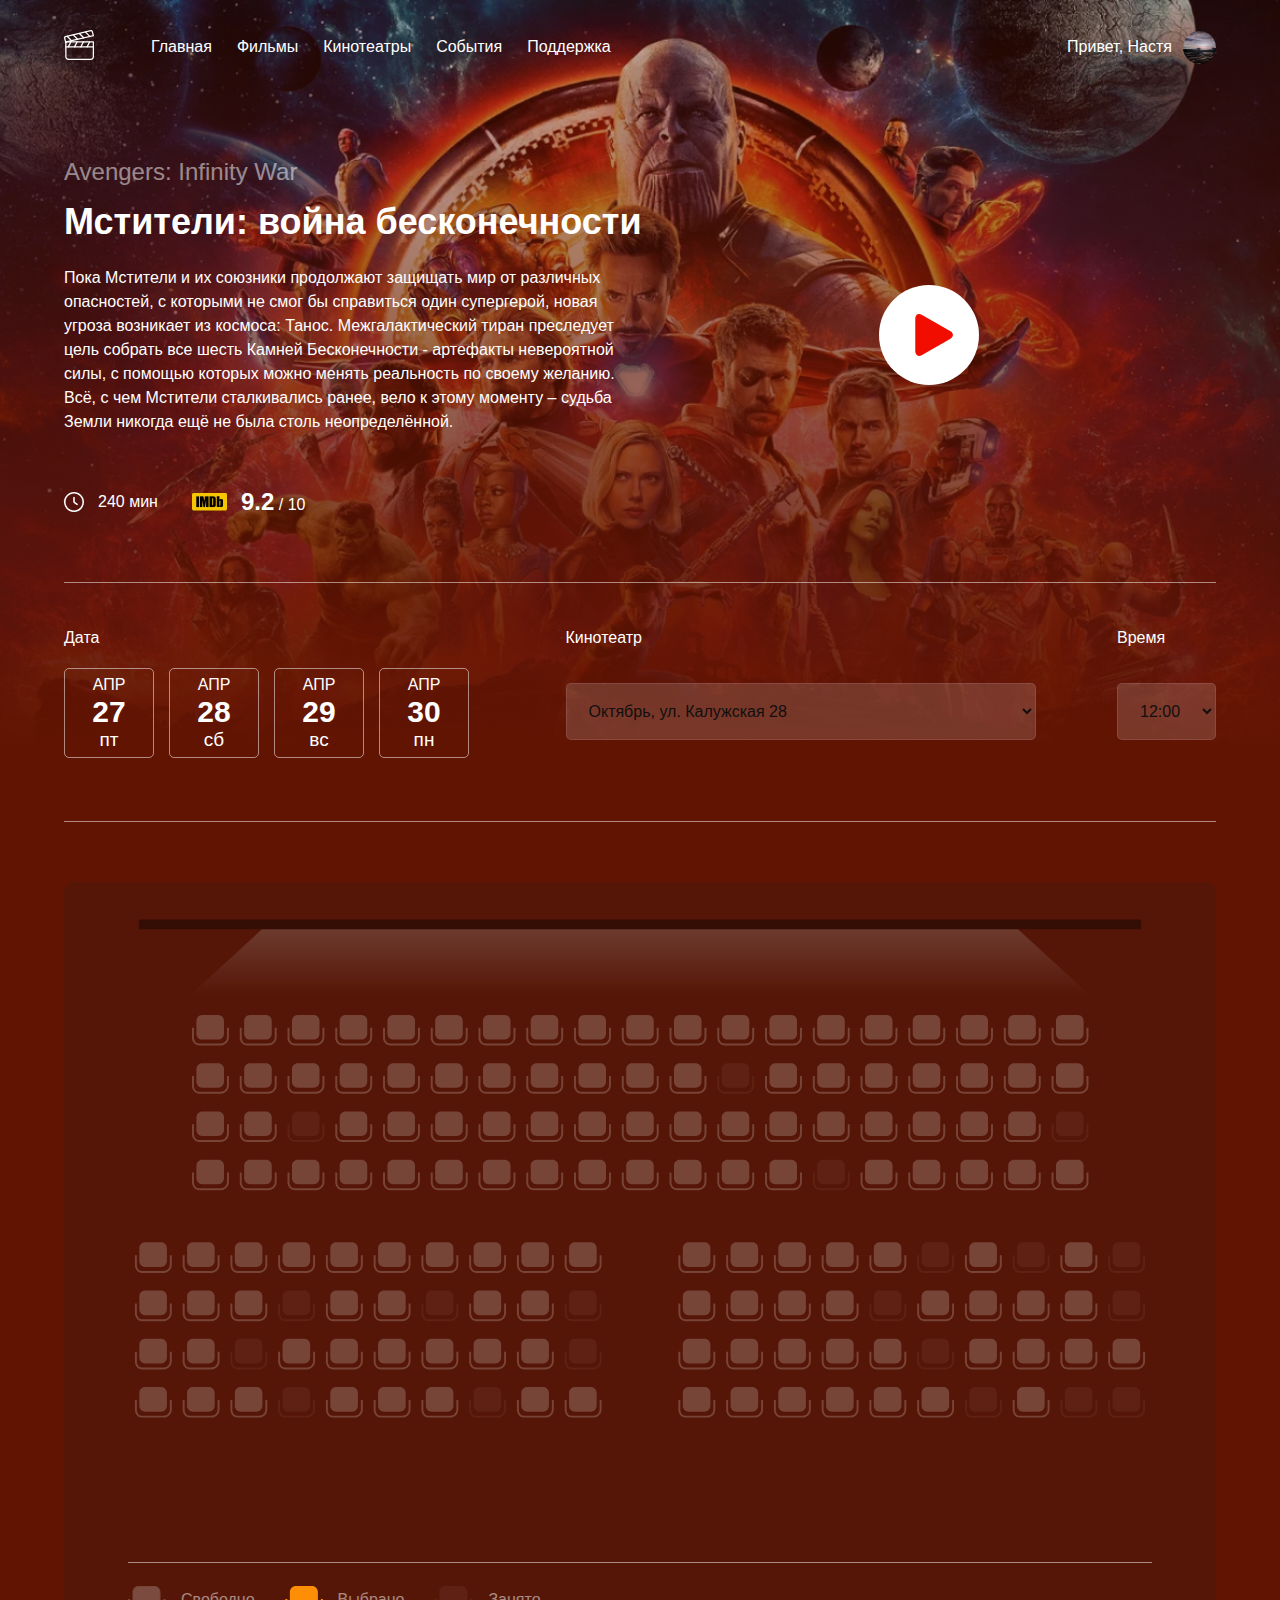
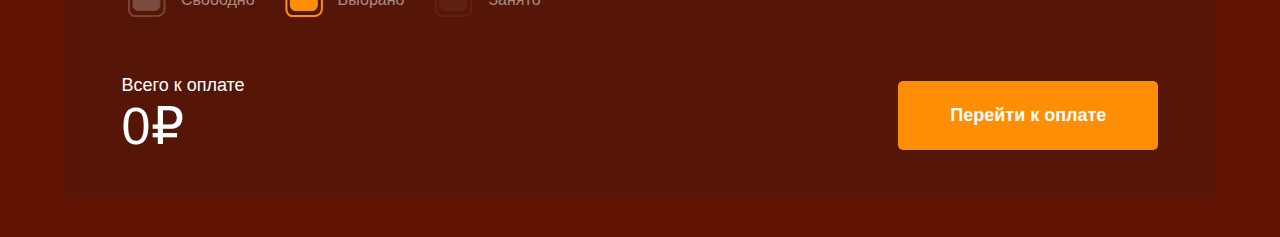
==== commit 3ec9aaca: "4 день" ====
--- a/Кинотеатр/index.html
+++ b/Кинотеатр/index.html
@@ -3,13 +3,16 @@
 
 <head>
     <meta charset="UTF-8">
+    <meta http-equiv="X-UA-Compatible" content="IE=edge">
     <meta name="viewport" content="width=device-width, initial-scale=1.0">
-    <title>Online Cinema</title>
+    <title>Cinema</title>
     <link rel="preconnect" href="https://fonts.googleapis.com">
     <link rel="preconnect" href="https://fonts.gstatic.com" crossorigin>
-    <link href="https://fonts.googleapis.com/css2?family=Roboto:wght@400;700&display=swap" rel="stylesheet">
-    <link rel="stylesheet" href="css/normalize.css" />
-    <link rel="stylesheet" href="css/style.css" />
+    <link href="https://fonts.googleapis.com/css2?family=Roboto:wght@700&display=swap" rel="stylesheet">
+    <link rel="stylesheet" href="css/normalize.css">
+    <link rel="stylesheet" href="https://cdn.jsdelivr.net/npm/@fancyapps/ui@4.0/dist/fancybox.css" />
+    <link rel="stylesheet" href="css/style.css">
+    <link rel="stylesheet" href="https://cdn.jsdelivr.net/npm/@fancyapps/ui@4.0/dist/fancybox.css">
 
 </head>
 
@@ -17,485 +20,494 @@
     <header class="header">
         <div class="navbar container">
             <a href="/">
-                <img src="img\logo.svg" alt="logo">
+                <img src="img/logo.svg" alt="Logo">
             </a>
-            <naw class="nav">
+            <nav class="nav">
+                <buttton class="m-menu">
+                    <svg width="15" height="9" viewBox="0 0 15 9" fill="none" xmlns="http://www.w3.org/2000/svg">
+                  <line y1="0.5" x2="15" y2="0.5" stroke="white" />
+                  <line y1="0.5" x2="15" y2="0.5" stroke="white" />
+                  <line y1="3.5" x2="15" y2="3.5" stroke="white" />
+                  <line y1="3.5" x2="15" y2="3.5" stroke="white" />
+                  <line y1="6.5" x2="15" y2="6.5" stroke="white" />
+                  <line y1="6.5" x2="15" y2="6.5" stroke="white" />
+               </svg>
+                </buttton>
                 <ul class="menu">
-                    <li class="menu-item">
+                    <li class="memu-item">
                         <a href="#" class="menu-link">Главная</a>
                     </li>
-                    <li class="menu-item">
+                    <li class="memu-item">
                         <a href="#" class="menu-link">Фильмы</a>
                     </li>
-                    <li class="menu-item">
+                    <li class="memu-item">
                         <a href="#" class="menu-link">Кинотеатры</a>
                     </li>
-                    <li class="menu-item">
+                    <li class="memu-item">
                         <a href="#" class="menu-link">События</a>
                     </li>
-                    <li class="menu-item">
+                    <li class="memu-item">
                         <a href="#" class="menu-link">Поддержка</a>
                     </li>
                 </ul>
-            </naw>
+            </nav>
             <div class="user">
-                <span class="">Привет, Настя</span>
-                <img class="avatar" src="img/avatar.jpg" alt="Анастасия Петрова">
+                <span class=""> Привет, Настя</span>
+                <img class="avatar" src="img/avatar.jpeg" alt="Петрова Анастасия">
             </div>
         </div>
-        <!--navbar-->
+        <!-- /.navbar -->
         <div class="film container">
             <div class="film-info">
-                <small class="film-title-cmall">Avengers: Infinity War</small>
-                <h1 class="film-titly">Мстители: война бесконечности</h1>
+                <small class="film-title-small">Avengers: Infinity War</small>
+                <h1 class="film-tetle">Мстители: война бесконечности</h1>
                 <p class="film-description">Пока Мстители и их союзники продолжают защищать мир от различных опасностей, с которыми не смог бы справиться один супергерой, новая угроза возникает из космоса: Танос. Межгалактический тиран преследует цель собрать все шесть Камней Бесконечности
-                    - артефакты невероятной силы, с помощью которых можно менять реальность по своему желанию. Всё, с чем Мстители сталкивались ранее, вело к этому моменту – судьба Земли никогда ещё не была столь неопределённой.</p>
+                    - артефакты невероятной силы, с помощью которых можно менять реальность по своему желанию. Всё, с чем Мстители сталкивались ранее, вело к этому моменту – судьба Земли никогда ещё не была столь неопределённой.
+                </p>
                 <div class="film-details">
-                    <div class="time"></div>
-                    <img src="img/clock1.svg" alt="clock" class="time-icon">
-                    <cpan class="time-counter"> 240 мин. </cpan>
+                    <div class="time">
+                        <img src="img/clock.svg" alt="clock" class="time-icon">
+                        <span class="time-counter"> 240 мин</span>
+                    </div>
                     <div class="rating">
                         <img src="img/imdb.png" alt="imdb logo" class="rating-icon">
                         <span class="rating-counter">
-                        <strong class="rating-current">9.2</strong> / 10
-                    </span>
+                     <strong class="rating-current">9.2</strong> / 10
+                  </span>
                     </div>
                 </div>
             </div>
-            <!-- film-info -->
-            <a href="#" class="film-trailer"><svg width="100" height="100" viewBox="0 0 100 100" fill="none" xmlns="http://www.w3.org/2000/svg">
-                <circle cx="50" cy="50" r="50" fill="white"/>
-                <g clip-path="url(#clip0_1_158)">
-                <path d="M43.0758 30.0033C39.3071 27.8416 36.2518 29.6125 36.2518 33.9556V66.0059C36.2518 70.3533 39.3071 72.1219 43.0758 69.9623L71.0893 53.8967C74.8592 51.7342 74.8592 48.2306 71.0893 46.0686L43.0758 30.0033Z" fill="#F20D01"/>
-                </g>
-                <defs>
-                <clipPath id="clip0_1_158">
-                <rect width="41.8013" height="41.8013" fill="white" transform="translate(34.1837 29.0816)"/>
-                </clipPath>
-                </defs>
-                </svg>
-                </a>
+            <a data-fancybox="video-gallery" data-src="https://www.youtube.com/watch?v=tDCH7-lteAc" href="#" class="film-trailer">
+                <svg width="100" height="100" viewBox="0 0 100 100" fill="none" xmlns="http://www.w3.org/2000/svg">
+               <circle cx="50" cy="50" r="50" fill="white" />
+               <g clip-path="url(#clip0_1_158)">
+                  <path
+                     d="M43.0758 30.0033C39.3071 27.8416 36.2518 29.6125 36.2518 33.9556V66.0059C36.2518 70.3533 39.3071 72.1219 43.0758 69.9623L71.0893 53.8967C74.8592 51.7342 74.8592 48.2306 71.0893 46.0686L43.0758 30.0033Z"
+                     fill="#F20D01" />
+               </g>
+               <defs>
+                  <clipPath id="clip0_1_158">
+                     <rect width="41.8013" height="41.8013" fill="white" transform="translate(34.1837 29.0816)" />
+                  </clipPath>
+               </defs>
+            </svg>
+            </a>
+            <!-- /.film-info -->
         </div>
-        <!--film-->
+        <!-- /.film -->
         <div class="session container">
-            <div class="session-data">
+            <div class="session-date">
                 <span class="session-label">Дата</span>
-                <div class="session-data-block">
-
-                    <div class="session-data-iten">
-                        <span class="span session-month">АПР</span>
+                <div class="session-date-block">
+                    <div class="session-date-item">
+                        <span class="session-moth">АПР</span>
                         <span class="session-day">27</span>
                         <span class="session-week">пт</span>
                     </div>
-                    <div class="session-data-iten">
-                        <span class="span session-month">АПР</span>
+                    <div class="session-date-item">
+                        <span class="session-moth">АПР</span>
                         <span class="session-day">28</span>
                         <span class="session-week">сб</span>
                     </div>
-                    <div class="session-data-iten">
-                        <span class="span session-month">АПР</span>
+                    <div class="session-date-item">
+                        <span class="session-moth">АПР</span>
                         <span class="session-day">29</span>
                         <span class="session-week">вс</span>
                     </div>
-                    <div class="session-data-iten">
-                        <span class="span session-month">АПР</span>
+                    <div class="session-date-item">
+                        <span class="session-moth">АПР</span>
                         <span class="session-day">30</span>
                         <span class="session-week">пн</span>
                     </div>
                 </div>
             </div>
-            <!--data-->
+            <!-- /.date -->
             <div class="session-cinema">
                 <span class="session-label">Кинотеатр</span>
                 <select class="select select-cinema" name="cinema">
-                  <option value="Октябрь, ул. Калужская 28">Октябрь, ул. Калужская 28</option> 
-                  <option value="IMAX, ул. Ленина 53">IMAX, ул. Ленина 53</option> 
-                  <option value="Рубин, ул. Маршала рыбалко 85Б">Рубин, ул. Маршала рыбалко 85Б</option> 
-                </select>
-            </div>
-            <!--cinema-->
+                 <option value="Октябрь, ул. Калужская 28">Октябрь, ул. Калужская 28</option> 
+                 <option value="IMAX, ул. Ленина 53">IMAX, ул. Ленина 53</option> 
+                 <option value="Рубин, ул. Маршала рыбалко 85Б">Рубин, ул. Маршала рыбалко 85Б</option> 
+               </select>
+            </div>
+            <!-- /.cinema -->
             <div class="session-time">
                 <span class="session-label">Время</span>
                 <select class="select" name="cinema">
-                    <option value="12:00">12:00</option> 
-                    <option value="14:10">14:10</option> 
-                    <option value="16:30">16:30</option> 
-                    <option value="19:25">17:25</option> 
-                    <option value="22:00">22:00</option> 
-                  </select>
-            </div>
-            <!--session-time-->
+                  <option value="12:00">12:00</option> 
+                  <option value="14:10">14:10</option> 
+                  <option value="16:30">16:30</option> 
+                  <option value="19:25">17:25</option> 
+                  <option value="22:00">22:00</option> 
+                </select>
+            </div>
+            <!-- /.session-time -->
+        </div>
+        <!-- /.session -->
     </header>
     <div class="scheme container">
-        <svg class="scheme-svg" width="1152" height="600" viewBox="0 0 1152 600" fill="none" xmlns="http://www.w3.org/2000/svg">
-            <path class="light" d="M128 115L201.04 48H968.96L1042 115H128Z" fill="url(#paint0_linear_13_374)"/>
-            <line x1="76" y1="43" x2="1094" y2="43" stroke="black" stroke-opacity="0.39" stroke-width="10"/>
-            <rect x="135.5" y="127" width="26" height="23" rx="5" fill="white" fill-opacity="0.2" />
-            <path d="M131 139V149.5C131.167 151.667 132.6 156 137 156C141.4 156 153.833 156 159.5 156C161.833 155.833 166.5 154.1 166.5 148.5C166.5 142.9 166.5 139.833 166.5 139" />
-            <rect x="184" y="127" width="26" height="23" rx="5" fill="white" fill-opacity="0.2" />
-            <path d="M179.5 139V149.5C179.667 151.667 181.1 156 185.5 156C189.9 156 202.333 156 208 156C210.333 155.833 215 154.1 215 148.5C215 142.9 215 139.833 215 139" />
-            <rect x="232.5" y="127" width="26" height="23" rx="5" fill="white" fill-opacity="0.2" />
-            <path d="M228 139V149.5C228.167 151.667 229.6 156 234 156C238.4 156 250.833 156 256.5 156C258.833 155.833 263.5 154.1 263.5 148.5C263.5 142.9 263.5 139.833 263.5 139" />
-            <rect x="281" y="127" width="26" height="23" rx="5" fill="white" fill-opacity="0.2" />
-            <path d="M276.5 139V149.5C276.667 151.667 278.1 156 282.5 156C286.9 156 299.333 156 305 156C307.333 155.833 312 154.1 312 148.5C312 142.9 312 139.833 312 139" />
-            <rect x="329.5" y="127" width="26" height="23" rx="5" fill="white" fill-opacity="0.2" />
-            <path d="M325 139V149.5C325.167 151.667 326.6 156 331 156C335.4 156 347.833 156 353.5 156C355.833 155.833 360.5 154.1 360.5 148.5C360.5 142.9 360.5 139.833 360.5 139" />
-            <rect x="378" y="127" width="26" height="23" rx="5" fill="white" fill-opacity="0.2" />
-            <path d="M373.5 139V149.5C373.667 151.667 375.1 156 379.5 156C383.9 156 396.333 156 402 156C404.333 155.833 409 154.1 409 148.5C409 142.9 409 139.833 409 139" />
-            <rect x="426.5" y="127" width="26" height="23" rx="5" fill="white" fill-opacity="0.2" />
-            <path d="M422 139V149.5C422.167 151.667 423.6 156 428 156C432.4 156 444.833 156 450.5 156C452.833 155.833 457.5 154.1 457.5 148.5C457.5 142.9 457.5 139.833 457.5 139" />
-            <rect x="475" y="127" width="26" height="23" rx="5" fill="white" fill-opacity="0.2" />
-            <path d="M470.5 139V149.5C470.667 151.667 472.1 156 476.5 156C480.9 156 493.333 156 499 156C501.333 155.833 506 154.1 506 148.5C506 142.9 506 139.833 506 139" />
-            <rect x="523.5" y="127" width="26" height="23" rx="5" fill="white" fill-opacity="0.2" />
-            <path d="M519 139V149.5C519.167 151.667 520.6 156 525 156C529.4 156 541.833 156 547.5 156C549.833 155.833 554.5 154.1 554.5 148.5C554.5 142.9 554.5 139.833 554.5 139" />
-            <rect x="572" y="127" width="26" height="23" rx="5" fill="white" fill-opacity="0.2" />
-            <path d="M567.5 139V149.5C567.667 151.667 569.1 156 573.5 156C577.9 156 590.333 156 596 156C598.333 155.833 603 154.1 603 148.5C603 142.9 603 139.833 603 139" />
-            <rect x="620.5" y="127" width="26" height="23" rx="5" fill="white" fill-opacity="0.2" />
-            <path d="M616 139V149.5C616.167 151.667 617.6 156 622 156C626.4 156 638.833 156 644.5 156C646.833 155.833 651.5 154.1 651.5 148.5C651.5 142.9 651.5 139.833 651.5 139" />
-            <rect x="669" y="127" width="26" height="23" rx="5" fill="white" fill-opacity="0.2" />
-            <path d="M664.5 139V149.5C664.667 151.667 666.1 156 670.5 156C674.9 156 687.333 156 693 156C695.333 155.833 700 154.1 700 148.5C700 142.9 700 139.833 700 139" />
-            <rect x="717.5" y="127" width="26" height="23" rx="5" fill="white" fill-opacity="0.2" />
-            <path d="M713 139V149.5C713.167 151.667 714.6 156 719 156C723.4 156 735.833 156 741.5 156C743.833 155.833 748.5 154.1 748.5 148.5C748.5 142.9 748.5 139.833 748.5 139" />
-            <rect x="766" y="127" width="26" height="23" rx="5" fill="white" fill-opacity="0.2" />
-            <path d="M761.5 139V149.5C761.667 151.667 763.1 156 767.5 156C771.9 156 784.333 156 790 156C792.333 155.833 797 154.1 797 148.5C797 142.9 797 139.833 797 139" />
-            <rect x="814.5" y="127" width="26" height="23" rx="5" fill="white" fill-opacity="0.2" />
-            <path d="M810 139V149.5C810.167 151.667 811.6 156 816 156C820.4 156 832.833 156 838.5 156C840.833 155.833 845.5 154.1 845.5 148.5C845.5 142.9 845.5 139.833 845.5 139" />
-            <rect x="863" y="127" width="26" height="23" rx="5" fill="white" fill-opacity="0.2" />
-            <path d="M858.5 139V149.5C858.667 151.667 860.1 156 864.5 156C868.9 156 881.333 156 887 156C889.333 155.833 894 154.1 894 148.5C894 142.9 894 139.833 894 139" />
-            <rect x="911.5" y="127" width="26" height="23" rx="5" fill="white" fill-opacity="0.2" />
-            <path d="M907 139V149.5C907.167 151.667 908.6 156 913 156C917.4 156 929.833 156 935.5 156C937.833 155.833 942.5 154.1 942.5 148.5C942.5 142.9 942.5 139.833 942.5 139" />
-            <rect x="960" y="127" width="26" height="23" rx="5" fill="white" fill-opacity="0.2" />
-            <path d="M955.5 139V149.5C955.667 151.667 957.1 156 961.5 156C965.9 156 978.333 156 984 156C986.333 155.833 991 154.1 991 148.5C991 142.9 991 139.833 991 139" />
-            <rect x="1008.5" y="127" width="26" height="23" rx="5" fill="white" fill-opacity="0.2" />
-            <path d="M1004 139V149.5C1004.17 151.667 1005.6 156 1010 156C1014.4 156 1026.83 156 1032.5 156C1034.83 155.833 1039.5 154.1 1039.5 148.5C1039.5 142.9 1039.5 139.833 1039.5 139" />
-            <rect x="135.5" y="176" width="26" height="23" rx="5" fill="white" fill-opacity="0.2" />
-            <path d="M131 188V198.5C131.167 200.667 132.6 205 137 205C141.4 205 153.833 205 159.5 205C161.833 204.833 166.5 203.1 166.5 197.5C166.5 191.9 166.5 188.833 166.5 188" />
-            <rect x="184" y="176" width="26" height="23" rx="5" fill="white" fill-opacity="0.2" />
-            <path d="M179.5 188V198.5C179.667 200.667 181.1 205 185.5 205C189.9 205 202.333 205 208 205C210.333 204.833 215 203.1 215 197.5C215 191.9 215 188.833 215 188" />
-            <rect x="232.5" y="176" width="26" height="23" rx="5" fill="white" fill-opacity="0.2" />
-            <path d="M228 188V198.5C228.167 200.667 229.6 205 234 205C238.4 205 250.833 205 256.5 205C258.833 204.833 263.5 203.1 263.5 197.5C263.5 191.9 263.5 188.833 263.5 188" />
-            <rect x="281" y="176" width="26" height="23" rx="5" fill="white" fill-opacity="0.2" />
-            <path d="M276.5 188V198.5C276.667 200.667 278.1 205 282.5 205C286.9 205 299.333 205 305 205C307.333 204.833 312 203.1 312 197.5C312 191.9 312 188.833 312 188" />
-            <rect x="329.5" y="176" width="26" height="23" rx="5" fill="white" fill-opacity="0.2" />
-            <path d="M325 188V198.5C325.167 200.667 326.6 205 331 205C335.4 205 347.833 205 353.5 205C355.833 204.833 360.5 203.1 360.5 197.5C360.5 191.9 360.5 188.833 360.5 188" />
-            <rect x="378" y="176" width="26" height="23" rx="5" fill="white" fill-opacity="0.2" />
-            <path d="M373.5 188V198.5C373.667 200.667 375.1 205 379.5 205C383.9 205 396.333 205 402 205C404.333 204.833 409 203.1 409 197.5C409 191.9 409 188.833 409 188" />
-            <rect x="426.5" y="176" width="26" height="23" rx="5" fill="white" fill-opacity="0.2" />
-            <path d="M422 188V198.5C422.167 200.667 423.6 205 428 205C432.4 205 444.833 205 450.5 205C452.833 204.833 457.5 203.1 457.5 197.5C457.5 191.9 457.5 188.833 457.5 188" />
-            <rect x="475" y="176" width="26" height="23" rx="5" fill="white" fill-opacity="0.2" />
-            <path d="M470.5 188V198.5C470.667 200.667 472.1 205 476.5 205C480.9 205 493.333 205 499 205C501.333 204.833 506 203.1 506 197.5C506 191.9 506 188.833 506 188" />
-            <rect x="523.5" y="176" width="26" height="23" rx="5" fill="white" fill-opacity="0.2" />
-            <path d="M519 188V198.5C519.167 200.667 520.6 205 525 205C529.4 205 541.833 205 547.5 205C549.833 204.833 554.5 203.1 554.5 197.5C554.5 191.9 554.5 188.833 554.5 188" />
-            <rect x="572" y="176" width="26" height="23" rx="5" fill="white" fill-opacity="0.2" />
-            <path d="M567.5 188V198.5C567.667 200.667 569.1 205 573.5 205C577.9 205 590.333 205 596 205C598.333 204.833 603 203.1 603 197.5C603 191.9 603 188.833 603 188" />
-            <rect x="620.5" y="176" width="26" height="23" rx="5" fill="white" fill-opacity="0.2" />
-            <path d="M616 188V198.5C616.167 200.667 617.6 205 622 205C626.4 205 638.833 205 644.5 205C646.833 204.833 651.5 203.1 651.5 197.5C651.5 191.9 651.5 188.833 651.5 188" />
-            <rect x="669" y="176" width="26" height="23" rx="5" fill="white" fill-opacity="0.2" />
-            <path d="M664.5 188V198.5C664.667 200.667 666.1 205 670.5 205C674.9 205 687.333 205 693 205C695.333 204.833 700 203.1 700 197.5C700 191.9 700 188.833 700 188" />
-            <rect x="717.5" y="176" width="26" height="23" rx="5" fill="white" fill-opacity="0.2" />
-            <path d="M713 188V198.5C713.167 200.667 714.6 205 719 205C723.4 205 735.833 205 741.5 205C743.833 204.833 748.5 203.1 748.5 197.5C748.5 191.9 748.5 188.833 748.5 188" />
-            <rect x="766" y="176" width="26" height="23" rx="5" fill="white" fill-opacity="0.2" />
-            <path d="M761.5 188V198.5C761.667 200.667 763.1 205 767.5 205C771.9 205 784.333 205 790 205C792.333 204.833 797 203.1 797 197.5C797 191.9 797 188.833 797 188" />
-            <rect x="814.5" y="176" width="26" height="23" rx="5" fill="white" fill-opacity="0.2" />
-            <path d="M810 188V198.5C810.167 200.667 811.6 205 816 205C820.4 205 832.833 205 838.5 205C840.833 204.833 845.5 203.1 845.5 197.5C845.5 191.9 845.5 188.833 845.5 188" />
-            <rect x="863" y="176" width="26" height="23" rx="5" fill="white" fill-opacity="0.2" />
-            <path d="M858.5 188V198.5C858.667 200.667 860.1 205 864.5 205C868.9 205 881.333 205 887 205C889.333 204.833 894 203.1 894 197.5C894 191.9 894 188.833 894 188" />
-            <rect x="911.5" y="176" width="26" height="23" rx="5" fill="white" fill-opacity="0.2" />
-            <path d="M907 188V198.5C907.167 200.667 908.6 205 913 205C917.4 205 929.833 205 935.5 205C937.833 204.833 942.5 203.1 942.5 197.5C942.5 191.9 942.5 188.833 942.5 188" />
-            <rect x="960" y="176" width="26" height="23" rx="5" fill="white" fill-opacity="0.2" />
-            <path d="M955.5 188V198.5C955.667 200.667 957.1 205 961.5 205C965.9 205 978.333 205 984 205C986.333 204.833 991 203.1 991 197.5C991 191.9 991 188.833 991 188" />
-            <rect x="1008.5" y="176" width="26" height="23" rx="5" fill="white" fill-opacity="0.2" />
-            <path d="M1004 188V198.5C1004.17 200.667 1005.6 205 1010 205C1014.4 205 1026.83 205 1032.5 205C1034.83 204.833 1039.5 203.1 1039.5 197.5C1039.5 191.9 1039.5 188.833 1039.5 188" />
-            <rect x="135.5" y="225" width="26" height="23" rx="5" fill="white" fill-opacity="0.2" />
-            <path d="M131 237V247.5C131.167 249.667 132.6 254 137 254C141.4 254 153.833 254 159.5 254C161.833 253.833 166.5 252.1 166.5 246.5C166.5 240.9 166.5 237.833 166.5 237" />
-            <rect x="184" y="225" width="26" height="23" rx="5" fill="white" fill-opacity="0.2" />
-            <path d="M179.5 237V247.5C179.667 249.667 181.1 254 185.5 254C189.9 254 202.333 254 208 254C210.333 253.833 215 252.1 215 246.5C215 240.9 215 237.833 215 237" />
-            <rect x="232.5" y="225" width="26" height="23" rx="5" fill="white" fill-opacity="0.2" />
-            <path d="M228 237V247.5C228.167 249.667 229.6 254 234 254C238.4 254 250.833 254 256.5 254C258.833 253.833 263.5 252.1 263.5 246.5C263.5 240.9 263.5 237.833 263.5 237" />
-            <rect x="281" y="225" width="26" height="23" rx="5" fill="white" fill-opacity="0.2" />
-            <path d="M276.5 237V247.5C276.667 249.667 278.1 254 282.5 254C286.9 254 299.333 254 305 254C307.333 253.833 312 252.1 312 246.5C312 240.9 312 237.833 312 237" />
-            <rect x="329.5" y="225" width="26" height="23" rx="5" fill="white" fill-opacity="0.2" />
-            <path d="M325 237V247.5C325.167 249.667 326.6 254 331 254C335.4 254 347.833 254 353.5 254C355.833 253.833 360.5 252.1 360.5 246.5C360.5 240.9 360.5 237.833 360.5 237" />
-            <rect x="378" y="225" width="26" height="23" rx="5" fill="white" fill-opacity="0.05" />
-            <path d="M373.5 237V247.5C373.667 249.667 375.1 254 379.5 254C383.9 254 396.333 254 402 254C404.333 253.833 409 252.1 409 246.5C409 240.9 409 237.833 409 237" stroke="white" stroke-opacity="0.05" stroke-width="2" stroke-linejoin="round" />
-            <rect x="426.5" y="225" width="26" height="23" rx="5" fill="white" fill-opacity="0.05" />
-            <path d="M422 237V247.5C422.167 249.667 423.6 254 428 254C432.4 254 444.833 254 450.5 254C452.833 253.833 457.5 252.1 457.5 246.5C457.5 240.9 457.5 237.833 457.5 237" stroke="white" stroke-opacity="0.05" stroke-width="2" stroke-linejoin="round" />
-            <rect x="475" y="225" width="26" height="23" rx="5" fill="white" fill-opacity="0.05" />
-            <path d="M470.5 237V247.5C470.667 249.667 472.1 254 476.5 254C480.9 254 493.333 254 499 254C501.333 253.833 506 252.1 506 246.5C506 240.9 506 237.833 506 237" stroke="white" stroke-opacity="0.05" stroke-width="2" stroke-linejoin="round" />
-            <rect x="523.5" y="225" width="26" height="23" rx="5" fill="white" fill-opacity="0.05" />
-            <path d="M519 237V247.5C519.167 249.667 520.6 254 525 254C529.4 254 541.833 254 547.5 254C549.833 253.833 554.5 252.1 554.5 246.5C554.5 240.9 554.5 237.833 554.5 237" stroke="white" stroke-opacity="0.05" stroke-width="2" stroke-linejoin="round" />
-            <rect x="572" y="225" width="26" height="23" rx="5" fill="white" fill-opacity="0.05" />
-            <path d="M567.5 237V247.5C567.667 249.667 569.1 254 573.5 254C577.9 254 590.333 254 596 254C598.333 253.833 603 252.1 603 246.5C603 240.9 603 237.833 603 237" stroke="white" stroke-opacity="0.05" stroke-width="2" stroke-linejoin="round" />
-            <rect x="620.5" y="225" width="26" height="23" rx="5" fill="white" fill-opacity="0.05" />
-            <path d="M616 237V247.5C616.167 249.667 617.6 254 622 254C626.4 254 638.833 254 644.5 254C646.833 253.833 651.5 252.1 651.5 246.5C651.5 240.9 651.5 237.833 651.5 237" stroke="white" stroke-opacity="0.05" stroke-width="2" stroke-linejoin="round" />
-            <rect x="669" y="225" width="26" height="23" rx="5" fill="white" fill-opacity="0.05" />
-            <path d="M664.5 237V247.5C664.667 249.667 666.1 254 670.5 254C674.9 254 687.333 254 693 254C695.333 253.833 700 252.1 700 246.5C700 240.9 700 237.833 700 237" stroke="white" stroke-opacity="0.05" stroke-width="2" stroke-linejoin="round" />
-            <rect x="717.5" y="225" width="26" height="23" rx="5" fill="white" fill-opacity="0.2" />
-            <path d="M713 237V247.5C713.167 249.667 714.6 254 719 254C723.4 254 735.833 254 741.5 254C743.833 253.833 748.5 252.1 748.5 246.5C748.5 240.9 748.5 237.833 748.5 237" />
-            <rect x="766" y="225" width="26" height="23" rx="5" fill="white" fill-opacity="0.2" />
-            <path d="M761.5 237V247.5C761.667 249.667 763.1 254 767.5 254C771.9 254 784.333 254 790 254C792.333 253.833 797 252.1 797 246.5C797 240.9 797 237.833 797 237" />
-            <rect x="814.5" y="225" width="26" height="23" rx="5" fill="white" fill-opacity="0.2" />
-            <path d="M810 237V247.5C810.167 249.667 811.6 254 816 254C820.4 254 832.833 254 838.5 254C840.833 253.833 845.5 252.1 845.5 246.5C845.5 240.9 845.5 237.833 845.5 237" />
-            <rect x="863" y="225" width="26" height="23" rx="5" fill="white" fill-opacity="0.2" />
-            <path d="M858.5 237V247.5C858.667 249.667 860.1 254 864.5 254C868.9 254 881.333 254 887 254C889.333 253.833 894 252.1 894 246.5C894 240.9 894 237.833 894 237" />
-            <rect x="911.5" y="225" width="26" height="23" rx="5" fill="white" fill-opacity="0.2" />
-            <path d="M907 237V247.5C907.167 249.667 908.6 254 913 254C917.4 254 929.833 254 935.5 254C937.833 253.833 942.5 252.1 942.5 246.5C942.5 240.9 942.5 237.833 942.5 237" />
-            <rect x="960" y="225" width="26" height="23" rx="5" fill="white" fill-opacity="0.2" />
-            <path d="M955.5 237V247.5C955.667 249.667 957.1 254 961.5 254C965.9 254 978.333 254 984 254C986.333 253.833 991 252.1 991 246.5C991 240.9 991 237.833 991 237" />
-            <rect x="1008.5" y="225" width="26" height="23" rx="5" fill="white" fill-opacity="0.2" />
-            <path d="M1004 237V247.5C1004.17 249.667 1005.6 254 1010 254C1014.4 254 1026.83 254 1032.5 254C1034.83 253.833 1039.5 252.1 1039.5 246.5C1039.5 240.9 1039.5 237.833 1039.5 237" />
-            <rect x="135.5" y="274" width="26" height="23" rx="5" fill="white" fill-opacity="0.2" />
-            <path d="M131 286V296.5C131.167 298.667 132.6 303 137 303C141.4 303 153.833 303 159.5 303C161.833 302.833 166.5 301.1 166.5 295.5C166.5 289.9 166.5 286.833 166.5 286" />
-            <rect x="184" y="274" width="26" height="23" rx="5" fill="white" fill-opacity="0.2" />
-            <path d="M179.5 286V296.5C179.667 298.667 181.1 303 185.5 303C189.9 303 202.333 303 208 303C210.333 302.833 215 301.1 215 295.5C215 289.9 215 286.833 215 286" />
-            <rect x="232.5" y="274" width="26" height="23" rx="5" fill="white" fill-opacity="0.2" />
-            <path d="M228 286V296.5C228.167 298.667 229.6 303 234 303C238.4 303 250.833 303 256.5 303C258.833 302.833 263.5 301.1 263.5 295.5C263.5 289.9 263.5 286.833 263.5 286" />
-            <rect x="281" y="274" width="26" height="23" rx="5" fill="white" fill-opacity="0.2" />
-            <path d="M276.5 286V296.5C276.667 298.667 278.1 303 282.5 303C286.9 303 299.333 303 305 303C307.333 302.833 312 301.1 312 295.5C312 289.9 312 286.833 312 286" />
-            <rect x="329.5" y="274" width="26" height="23" rx="5" fill="white" fill-opacity="0.2" />
-            <path d="M325 286V296.5C325.167 298.667 326.6 303 331 303C335.4 303 347.833 303 353.5 303C355.833 302.833 360.5 301.1 360.5 295.5C360.5 289.9 360.5 286.833 360.5 286" />
-            <rect x="378" y="274" width="26" height="23" rx="5" fill="white" fill-opacity="0.2" />
-            <path d="M373.5 286V296.5C373.667 298.667 375.1 303 379.5 303C383.9 303 396.333 303 402 303C404.333 302.833 409 301.1 409 295.5C409 289.9 409 286.833 409 286" />
-            <rect x="426.5" y="274" width="26" height="23" rx="5" fill="white" fill-opacity="0.2" />
-            <path d="M422 286V296.5C422.167 298.667 423.6 303 428 303C432.4 303 444.833 303 450.5 303C452.833 302.833 457.5 301.1 457.5 295.5C457.5 289.9 457.5 286.833 457.5 286" />
-            <rect x="475" y="274" width="26" height="23" rx="5" fill="white" fill-opacity="0.2" />
-            <path d="M470.5 286V296.5C470.667 298.667 472.1 303 476.5 303C480.9 303 493.333 303 499 303C501.333 302.833 506 301.1 506 295.5C506 289.9 506 286.833 506 286" />
-            <rect x="523.5" y="274" width="26" height="23" rx="5" fill="white" fill-opacity="0.2" />
-            <path d="M519 286V296.5C519.167 298.667 520.6 303 525 303C529.4 303 541.833 303 547.5 303C549.833 302.833 554.5 301.1 554.5 295.5C554.5 289.9 554.5 286.833 554.5 286" />
-            <rect x="572" y="274" width="26" height="23" rx="5" fill="white" fill-opacity="0.2" />
-            <path d="M567.5 286V296.5C567.667 298.667 569.1 303 573.5 303C577.9 303 590.333 303 596 303C598.333 302.833 603 301.1 603 295.5C603 289.9 603 286.833 603 286" />
-            <rect x="620.5" y="274" width="26" height="23" rx="5" fill="white" fill-opacity="0.2" />
-            <path d="M616 286V296.5C616.167 298.667 617.6 303 622 303C626.4 303 638.833 303 644.5 303C646.833 302.833 651.5 301.1 651.5 295.5C651.5 289.9 651.5 286.833 651.5 286" />
-            <rect x="669" y="274" width="26" height="23" rx="5" fill="white" fill-opacity="0.2" />
-            <path d="M664.5 286V296.5C664.667 298.667 666.1 303 670.5 303C674.9 303 687.333 303 693 303C695.333 302.833 700 301.1 700 295.5C700 289.9 700 286.833 700 286" />
-            <rect x="717.5" y="274" width="26" height="23" rx="5" fill="white" fill-opacity="0.2" />
-            <path d="M713 286V296.5C713.167 298.667 714.6 303 719 303C723.4 303 735.833 303 741.5 303C743.833 302.833 748.5 301.1 748.5 295.5C748.5 289.9 748.5 286.833 748.5 286" />
-            <rect x="766" y="274" width="26" height="23" rx="5" fill="white" fill-opacity="0.2" />
-            <path d="M761.5 286V296.5C761.667 298.667 763.1 303 767.5 303C771.9 303 784.333 303 790 303C792.333 302.833 797 301.1 797 295.5C797 289.9 797 286.833 797 286" />
-            <rect x="814.5" y="274" width="26" height="23" rx="5" fill="white" fill-opacity="0.2" />
-            <path d="M810 286V296.5C810.167 298.667 811.6 303 816 303C820.4 303 832.833 303 838.5 303C840.833 302.833 845.5 301.1 845.5 295.5C845.5 289.9 845.5 286.833 845.5 286" />
-            <rect x="863" y="274" width="26" height="23" rx="5" fill="white" fill-opacity="0.2" />
-            <path d="M858.5 286V296.5C858.667 298.667 860.1 303 864.5 303C868.9 303 881.333 303 887 303C889.333 302.833 894 301.1 894 295.5C894 289.9 894 286.833 894 286" />
-            <rect x="911.5" y="274" width="26" height="23" rx="5" fill="white" fill-opacity="0.2" />
-            <path d="M907 286V296.5C907.167 298.667 908.6 303 913 303C917.4 303 929.833 303 935.5 303C937.833 302.833 942.5 301.1 942.5 295.5C942.5 289.9 942.5 286.833 942.5 286" />
-            <rect x="960" y="274" width="26" height="23" rx="5" fill="white" fill-opacity="0.2" />
-            <path d="M955.5 286V296.5C955.667 298.667 957.1 303 961.5 303C965.9 303 978.333 303 984 303C986.333 302.833 991 301.1 991 295.5C991 289.9 991 286.833 991 286" />
-            <rect x="1008.5" y="274" width="26" height="23" rx="5" fill="white" fill-opacity="0.2" />
-            <path d="M1004 286V296.5C1004.17 298.667 1005.6 303 1010 303C1014.4 303 1026.83 303 1032.5 303C1034.83 302.833 1039.5 301.1 1039.5 295.5C1039.5 289.9 1039.5 286.833 1039.5 286" />
-            <rect x="77.5" y="358" width="26" height="23" rx="5" fill="white" fill-opacity="0.2" />
-            <path d="M73 370V380.5C73.1667 382.667 74.6 387 79 387C83.4 387 95.8333 387 101.5 387C103.833 386.833 108.5 385.1 108.5 379.5C108.5 373.9 108.5 370.833 108.5 370" />
-            <rect x="126" y="358" width="26" height="23" rx="5" fill="white" fill-opacity="0.2" />
-            <path d="M121.5 370V380.5C121.667 382.667 123.1 387 127.5 387C131.9 387 144.333 387 150 387C152.333 386.833 157 385.1 157 379.5C157 373.9 157 370.833 157 370" />
-            <rect x="174.5" y="358" width="26" height="23" rx="5" fill="white" fill-opacity="0.2" />
-            <path d="M170 370V380.5C170.167 382.667 171.6 387 176 387C180.4 387 192.833 387 198.5 387C200.833 386.833 205.5 385.1 205.5 379.5C205.5 373.9 205.5 370.833 205.5 370" />
-            <rect x="223" y="358" width="26" height="23" rx="5" fill="white" fill-opacity="0.2" />
-            <path d="M218.5 370V380.5C218.667 382.667 220.1 387 224.5 387C228.9 387 241.333 387 247 387C249.333 386.833 254 385.1 254 379.5C254 373.9 254 370.833 254 370" />
-            <rect x="271.5" y="358" width="26" height="23" rx="5" fill="white" fill-opacity="0.2" />
-            <path d="M267 370V380.5C267.167 382.667 268.6 387 273 387C277.4 387 289.833 387 295.5 387C297.833 386.833 302.5 385.1 302.5 379.5C302.5 373.9 302.5 370.833 302.5 370" />
-            <rect x="320" y="358" width="26" height="23" rx="5" fill="white" fill-opacity="0.2" />
-            <path d="M315.5 370V380.5C315.667 382.667 317.1 387 321.5 387C325.9 387 338.333 387 344 387C346.333 386.833 351 385.1 351 379.5C351 373.9 351 370.833 351 370" />
-            <rect x="368.5" y="358" width="26" height="23" rx="5" fill="white" fill-opacity="0.2" />
-            <path d="M364 370V380.5C364.167 382.667 365.6 387 370 387C374.4 387 386.833 387 392.5 387C394.833 386.833 399.5 385.1 399.5 379.5C399.5 373.9 399.5 370.833 399.5 370" />
-            <rect x="417" y="358" width="26" height="23" rx="5" fill="white" fill-opacity="0.2" />
-            <path d="M412.5 370V380.5C412.667 382.667 414.1 387 418.5 387C422.9 387 435.333 387 441 387C443.333 386.833 448 385.1 448 379.5C448 373.9 448 370.833 448 370" />
-            <rect x="465.5" y="358" width="26" height="23" rx="5" fill="white" fill-opacity="0.2" />
-            <path d="M461 370V380.5C461.167 382.667 462.6 387 467 387C471.4 387 483.833 387 489.5 387C491.833 386.833 496.5 385.1 496.5 379.5C496.5 373.9 496.5 370.833 496.5 370" />
-            <rect x="514" y="358" width="26" height="23" rx="5" fill="white" fill-opacity="0.2" />
-            <path d="M509.5 370V380.5C509.667 382.667 511.1 387 515.5 387C519.9 387 532.333 387 538 387C540.333 386.833 545 385.1 545 379.5C545 373.9 545 370.833 545 370" />
-            <rect x="77.5" y="407" width="26" height="23" rx="5" fill="white" fill-opacity="0.05" />
-            <path d="M73 419V429.5C73.1667 431.667 74.6 436 79 436C83.4 436 95.8333 436 101.5 436C103.833 435.833 108.5 434.1 108.5 428.5C108.5 422.9 108.5 419.833 108.5 419" stroke="white" stroke-opacity="0.05" stroke-width="2" stroke-linejoin="round" />
-            <rect x="126" y="407" width="26" height="23" rx="5" fill="white" fill-opacity="0.2" />
-            <path d="M121.5 419V429.5C121.667 431.667 123.1 436 127.5 436C131.9 436 144.333 436 150 436C152.333 435.833 157 434.1 157 428.5C157 422.9 157 419.833 157 419" />
-            <rect x="174.5" y="407" width="26" height="23" rx="5" fill="white" fill-opacity="0.2" />
-            <path d="M170 419V429.5C170.167 431.667 171.6 436 176 436C180.4 436 192.833 436 198.5 436C200.833 435.833 205.5 434.1 205.5 428.5C205.5 422.9 205.5 419.833 205.5 419" />
-            <rect x="223" y="407" width="26" height="23" rx="5" fill="white" fill-opacity="0.2" />
-            <path d="M218.5 419V429.5C218.667 431.667 220.1 436 224.5 436C228.9 436 241.333 436 247 436C249.333 435.833 254 434.1 254 428.5C254 422.9 254 419.833 254 419" />
-            <rect x="271.5" y="407" width="26" height="23" rx="5" fill="white" fill-opacity="0.2" />
-            <path d="M267 419V429.5C267.167 431.667 268.6 436 273 436C277.4 436 289.833 436 295.5 436C297.833 435.833 302.5 434.1 302.5 428.5C302.5 422.9 302.5 419.833 302.5 419" />
-            <rect x="320" y="407" width="26" height="23" rx="5" fill="white" fill-opacity="0.2" />
-            <path d="M315.5 419V429.5C315.667 431.667 317.1 436 321.5 436C325.9 436 338.333 436 344 436C346.333 435.833 351 434.1 351 428.5C351 422.9 351 419.833 351 419" />
-            <rect x="368.5" y="407" width="26" height="23" rx="5" fill="white" fill-opacity="0.2" />
-            <path d="M364 419V429.5C364.167 431.667 365.6 436 370 436C374.4 436 386.833 436 392.5 436C394.833 435.833 399.5 434.1 399.5 428.5C399.5 422.9 399.5 419.833 399.5 419" />
-            <rect x="417" y="407" width="26" height="23" rx="5" fill="white" fill-opacity="0.2" />
-            <path d="M412.5 419V429.5C412.667 431.667 414.1 436 418.5 436C422.9 436 435.333 436 441 436C443.333 435.833 448 434.1 448 428.5C448 422.9 448 419.833 448 419" />
-            <rect x="465.5" y="407" width="26" height="23" rx="5" fill="white" fill-opacity="0.2" />
-            <path d="M461 419V429.5C461.167 431.667 462.6 436 467 436C471.4 436 483.833 436 489.5 436C491.833 435.833 496.5 434.1 496.5 428.5C496.5 422.9 496.5 419.833 496.5 419" />
-            <rect x="514" y="407" width="26" height="23" rx="5" fill="white" fill-opacity="0.2" />
-            <path d="M509.5 419V429.5C509.667 431.667 511.1 436 515.5 436C519.9 436 532.333 436 538 436C540.333 435.833 545 434.1 545 428.5C545 422.9 545 419.833 545 419" />
-            <rect x="77.5" y="456" width="26" height="23" rx="5" fill="white" fill-opacity="0.2" />
-            <path d="M73 468V478.5C73.1667 480.667 74.6 485 79 485C83.4 485 95.8333 485 101.5 485C103.833 484.833 108.5 483.1 108.5 477.5C108.5 471.9 108.5 468.833 108.5 468" />
-            <rect x="126" y="456" width="26" height="23" rx="5" fill="white" fill-opacity="0.2" />
-            <path d="M121.5 468V478.5C121.667 480.667 123.1 485 127.5 485C131.9 485 144.333 485 150 485C152.333 484.833 157 483.1 157 477.5C157 471.9 157 468.833 157 468" />
-            <rect x="174.5" y="456" width="26" height="23" rx="5" fill="white" fill-opacity="0.2" />
-            <path d="M170 468V478.5C170.167 480.667 171.6 485 176 485C180.4 485 192.833 485 198.5 485C200.833 484.833 205.5 483.1 205.5 477.5C205.5 471.9 205.5 468.833 205.5 468" />
-            <rect x="223" y="456" width="26" height="23" rx="5" fill="white" fill-opacity="0.2" />
-            <path d="M218.5 468V478.5C218.667 480.667 220.1 485 224.5 485C228.9 485 241.333 485 247 485C249.333 484.833 254 483.1 254 477.5C254 471.9 254 468.833 254 468" />
-            <rect x="271.5" y="456" width="26" height="23" rx="5" fill="white" fill-opacity="0.2" />
-            <path d="M267 468V478.5C267.167 480.667 268.6 485 273 485C277.4 485 289.833 485 295.5 485C297.833 484.833 302.5 483.1 302.5 477.5C302.5 471.9 302.5 468.833 302.5 468" />
-            <rect x="320" y="456" width="26" height="23" rx="5" fill="white" fill-opacity="0.2" />
-            <path d="M315.5 468V478.5C315.667 480.667 317.1 485 321.5 485C325.9 485 338.333 485 344 485C346.333 484.833 351 483.1 351 477.5C351 471.9 351 468.833 351 468" />
-            <rect x="368.5" y="456" width="26" height="23" rx="5" fill="white" fill-opacity="0.2" />
-            <path d="M364 468V478.5C364.167 480.667 365.6 485 370 485C374.4 485 386.833 485 392.5 485C394.833 484.833 399.5 483.1 399.5 477.5C399.5 471.9 399.5 468.833 399.5 468" />
-            <rect x="417" y="456" width="26" height="23" rx="5" fill="white" fill-opacity="0.2" />
-            <path d="M412.5 468V478.5C412.667 480.667 414.1 485 418.5 485C422.9 485 435.333 485 441 485C443.333 484.833 448 483.1 448 477.5C448 471.9 448 468.833 448 468" />
-            <rect x="465.5" y="456" width="26" height="23" rx="5" fill="white" fill-opacity="0.2" />
-            <path d="M461 468V478.5C461.167 480.667 462.6 485 467 485C471.4 485 483.833 485 489.5 485C491.833 484.833 496.5 483.1 496.5 477.5C496.5 471.9 496.5 468.833 496.5 468" />
-            <rect x="514" y="456" width="26" height="23" rx="5" fill="white" fill-opacity="0.2" />
-            <path d="M509.5 468V478.5C509.667 480.667 511.1 485 515.5 485C519.9 485 532.333 485 538 485C540.333 484.833 545 483.1 545 477.5C545 471.9 545 468.833 545 468" />
-            <rect x="77.5" y="505" width="26" height="23" rx="5" fill="white" fill-opacity="0.2" />
-            <path d="M73 517V527.5C73.1667 529.667 74.6 534 79 534C83.4 534 95.8333 534 101.5 534C103.833 533.833 108.5 532.1 108.5 526.5C108.5 520.9 108.5 517.833 108.5 517" />
-            <rect x="126" y="505" width="26" height="23" rx="5" fill="white" fill-opacity="0.2" />
-            <path d="M121.5 517V527.5C121.667 529.667 123.1 534 127.5 534C131.9 534 144.333 534 150 534C152.333 533.833 157 532.1 157 526.5C157 520.9 157 517.833 157 517" />
-            <rect x="174.5" y="505" width="26" height="23" rx="5" fill="white" fill-opacity="0.2" />
-            <path d="M170 517V527.5C170.167 529.667 171.6 534 176 534C180.4 534 192.833 534 198.5 534C200.833 533.833 205.5 532.1 205.5 526.5C205.5 520.9 205.5 517.833 205.5 517" />
-            <rect x="223" y="505" width="26" height="23" rx="5" fill="white" fill-opacity="0.05" />
-            <path d="M218.5 517V527.5C218.667 529.667 220.1 534 224.5 534C228.9 534 241.333 534 247 534C249.333 533.833 254 532.1 254 526.5C254 520.9 254 517.833 254 517" stroke="white" stroke-opacity="0.05" stroke-width="2" stroke-linejoin="round" />
-            <rect x="271.5" y="505" width="26" height="23" rx="5" fill="white" fill-opacity="0.05" />
-            <path d="M267 517V527.5C267.167 529.667 268.6 534 273 534C277.4 534 289.833 534 295.5 534C297.833 533.833 302.5 532.1 302.5 526.5C302.5 520.9 302.5 517.833 302.5 517" stroke="white" stroke-opacity="0.05" stroke-width="2" stroke-linejoin="round" />
-            <rect x="320" y="505" width="26" height="23" rx="5" fill="white" fill-opacity="0.05" />
-            <path d="M315.5 517V527.5C315.667 529.667 317.1 534 321.5 534C325.9 534 338.333 534 344 534C346.333 533.833 351 532.1 351 526.5C351 520.9 351 517.833 351 517" stroke="white" stroke-opacity="0.05" stroke-width="2" stroke-linejoin="round" />
-            <rect x="368.5" y="505" width="26" height="23" rx="5" fill="white" fill-opacity="0.2" />
-            <path d="M364 517V527.5C364.167 529.667 365.6 534 370 534C374.4 534 386.833 534 392.5 534C394.833 533.833 399.5 532.1 399.5 526.5C399.5 520.9 399.5 517.833 399.5 517" />
-            <rect x="417" y="505" width="26" height="23" rx="5" fill="white" fill-opacity="0.2" />
-            <path d="M412.5 517V527.5C412.667 529.667 414.1 534 418.5 534C422.9 534 435.333 534 441 534C443.333 533.833 448 532.1 448 526.5C448 520.9 448 517.833 448 517" />
-            <rect x="465.5" y="505" width="26" height="23" rx="5" fill="white" fill-opacity="0.2" />
-            <path d="M461 517V527.5C461.167 529.667 462.6 534 467 534C471.4 534 483.833 534 489.5 534C491.833 533.833 496.5 532.1 496.5 526.5C496.5 520.9 496.5 517.833 496.5 517" />
-            <rect x="514" y="505" width="26" height="23" rx="5" fill="white" fill-opacity="0.2" />
-            <path d="M509.5 517V527.5C509.667 529.667 511.1 534 515.5 534C519.9 534 532.333 534 538 534C540.333 533.833 545 532.1 545 526.5C545 520.9 545 517.833 545 517" />
-            <rect x="629.5" y="358" width="26" height="23" rx="5" fill="white" fill-opacity="0.2" />
-            <path d="M625 370V380.5C625.167 382.667 626.6 387 631 387C635.4 387 647.833 387 653.5 387C655.833 386.833 660.5 385.1 660.5 379.5C660.5 373.9 660.5 370.833 660.5 370" />
-            <rect x="678" y="358" width="26" height="23" rx="5" fill="white" fill-opacity="0.2" />
-            <path d="M673.5 370V380.5C673.667 382.667 675.1 387 679.5 387C683.9 387 696.333 387 702 387C704.333 386.833 709 385.1 709 379.5C709 373.9 709 370.833 709 370" />
-            <rect x="726.5" y="358" width="26" height="23" rx="5" fill="white" fill-opacity="0.2" />
-            <path d="M722 370V380.5C722.167 382.667 723.6 387 728 387C732.4 387 744.833 387 750.5 387C752.833 386.833 757.5 385.1 757.5 379.5C757.5 373.9 757.5 370.833 757.5 370" />
-            <rect x="775" y="358" width="26" height="23" rx="5" fill="white" fill-opacity="0.2" />
-            <path d="M770.5 370V380.5C770.667 382.667 772.1 387 776.5 387C780.9 387 793.333 387 799 387C801.333 386.833 806 385.1 806 379.5C806 373.9 806 370.833 806 370" />
-            <rect x="823.5" y="358" width="26" height="23" rx="5" fill="white" fill-opacity="0.2" />
-            <path d="M819 370V380.5C819.167 382.667 820.6 387 825 387C829.4 387 841.833 387 847.5 387C849.833 386.833 854.5 385.1 854.5 379.5C854.5 373.9 854.5 370.833 854.5 370" />
-            <rect x="872" y="358" width="26" height="23" rx="5" fill="white" fill-opacity="0.2" />
-            <path d="M867.5 370V380.5C867.667 382.667 869.1 387 873.5 387C877.9 387 890.333 387 896 387C898.333 386.833 903 385.1 903 379.5C903 373.9 903 370.833 903 370" />
-            <rect x="920.5" y="358" width="26" height="23" rx="5" fill="white" fill-opacity="0.2" />
-            <path d="M916 370V380.5C916.167 382.667 917.6 387 922 387C926.4 387 938.833 387 944.5 387C946.833 386.833 951.5 385.1 951.5 379.5C951.5 373.9 951.5 370.833 951.5 370" />
-            <rect x="969" y="358" width="26" height="23" rx="5" fill="white" fill-opacity="0.2" />
-            <path d="M964.5 370V380.5C964.667 382.667 966.1 387 970.5 387C974.9 387 987.333 387 993 387C995.333 386.833 1000 385.1 1000 379.5C1000 373.9 1000 370.833 1000 370" />
-            <rect x="1017.5" y="358" width="26" height="23" rx="5" fill="white" fill-opacity="0.2" />
-            <path d="M1013 370V380.5C1013.17 382.667 1014.6 387 1019 387C1023.4 387 1035.83 387 1041.5 387C1043.83 386.833 1048.5 385.1 1048.5 379.5C1048.5 373.9 1048.5 370.833 1048.5 370" />
-            <rect x="1066" y="358" width="26" height="23" rx="5" fill="white" fill-opacity="0.2" />
-            <path d="M1061.5 370V380.5C1061.67 382.667 1063.1 387 1067.5 387C1071.9 387 1084.33 387 1090 387C1092.33 386.833 1097 385.1 1097 379.5C1097 373.9 1097 370.833 1097 370" />
-            <rect x="629.5" y="407" width="26" height="23" rx="5" fill="white" fill-opacity="0.2" />
-            <path d="M625 419V429.5C625.167 431.667 626.6 436 631 436C635.4 436 647.833 436 653.5 436C655.833 435.833 660.5 434.1 660.5 428.5C660.5 422.9 660.5 419.833 660.5 419" />
-            <rect x="678" y="407" width="26" height="23" rx="5" fill="#FE8E05" />
-            <path d="M673.5 419V429.5C673.667 431.667 675.1 436 679.5 436C683.9 436 696.333 436 702 436C704.333 435.833 709 434.1 709 428.5C709 422.9 709 419.833 709 419" stroke="#FE8E05" stroke-width="2" stroke-linejoin="round" />
-            <rect x="726.5" y="407" width="26" height="23" rx="5" fill="#FE8E05" />
-            <path d="M722 419V429.5C722.167 431.667 723.6 436 728 436C732.4 436 744.833 436 750.5 436C752.833 435.833 757.5 434.1 757.5 428.5C757.5 422.9 757.5 419.833 757.5 419" stroke="#FE8E05" stroke-width="2" stroke-linejoin="round" />
-            <rect x="775" y="407" width="26" height="23" rx="5" fill="white" fill-opacity="0.2" />
-            <path d="M770.5 419V429.5C770.667 431.667 772.1 436 776.5 436C780.9 436 793.333 436 799 436C801.333 435.833 806 434.1 806 428.5C806 422.9 806 419.833 806 419" />
-            <rect x="823.5" y="407" width="26" height="23" rx="5" fill="white" fill-opacity="0.2" />
-            <path d="M819 419V429.5C819.167 431.667 820.6 436 825 436C829.4 436 841.833 436 847.5 436C849.833 435.833 854.5 434.1 854.5 428.5C854.5 422.9 854.5 419.833 854.5 419" />
-            <rect x="872" y="407" width="26" height="23" rx="5" fill="white" fill-opacity="0.2" />
-            <path d="M867.5 419V429.5C867.667 431.667 869.1 436 873.5 436C877.9 436 890.333 436 896 436C898.333 435.833 903 434.1 903 428.5C903 422.9 903 419.833 903 419" />
-            <rect x="920.5" y="407" width="26" height="23" rx="5" fill="white" fill-opacity="0.2" />
-            <path d="M916 419V429.5C916.167 431.667 917.6 436 922 436C926.4 436 938.833 436 944.5 436C946.833 435.833 951.5 434.1 951.5 428.5C951.5 422.9 951.5 419.833 951.5 419" />
-            <rect x="969" y="407" width="26" height="23" rx="5" fill="white" fill-opacity="0.2" />
-            <path d="M964.5 419V429.5C964.667 431.667 966.1 436 970.5 436C974.9 436 987.333 436 993 436C995.333 435.833 1000 434.1 1000 428.5C1000 422.9 1000 419.833 1000 419" />
-            <rect x="1017.5" y="407" width="26" height="23" rx="5" fill="white" fill-opacity="0.2" />
-            <path d="M1013 419V429.5C1013.17 431.667 1014.6 436 1019 436C1023.4 436 1035.83 436 1041.5 436C1043.83 435.833 1048.5 434.1 1048.5 428.5C1048.5 422.9 1048.5 419.833 1048.5 419" />
-            <rect x="1066" y="407" width="26" height="23" rx="5" fill="white" fill-opacity="0.2" />
-            <path d="M1061.5 419V429.5C1061.67 431.667 1063.1 436 1067.5 436C1071.9 436 1084.33 436 1090 436C1092.33 435.833 1097 434.1 1097 428.5C1097 422.9 1097 419.833 1097 419" />
-            <rect x="629.5" y="456" width="26" height="23" rx="5" fill="white" fill-opacity="0.2" />
-            <path d="M625 468V478.5C625.167 480.667 626.6 485 631 485C635.4 485 647.833 485 653.5 485C655.833 484.833 660.5 483.1 660.5 477.5C660.5 471.9 660.5 468.833 660.5 468" />
-            <rect x="678" y="456" width="26" height="23" rx="5" fill="white" fill-opacity="0.2" />
-            <path d="M673.5 468V478.5C673.667 480.667 675.1 485 679.5 485C683.9 485 696.333 485 702 485C704.333 484.833 709 483.1 709 477.5C709 471.9 709 468.833 709 468" />
-            <rect x="726.5" y="456" width="26" height="23" rx="5" fill="white" fill-opacity="0.2" />
-            <path d="M722 468V478.5C722.167 480.667 723.6 485 728 485C732.4 485 744.833 485 750.5 485C752.833 484.833 757.5 483.1 757.5 477.5C757.5 471.9 757.5 468.833 757.5 468" />
-            <rect x="775" y="456" width="26" height="23" rx="5" fill="white" fill-opacity="0.2" />
-            <path d="M770.5 468V478.5C770.667 480.667 772.1 485 776.5 485C780.9 485 793.333 485 799 485C801.333 484.833 806 483.1 806 477.5C806 471.9 806 468.833 806 468" />
-            <rect x="823.5" y="456" width="26" height="23" rx="5" fill="white" fill-opacity="0.2" />
-            <path d="M819 468V478.5C819.167 480.667 820.6 485 825 485C829.4 485 841.833 485 847.5 485C849.833 484.833 854.5 483.1 854.5 477.5C854.5 471.9 854.5 468.833 854.5 468" />
-            <rect x="872" y="456" width="26" height="23" rx="5" fill="white" fill-opacity="0.2" />
-            <path d="M867.5 468V478.5C867.667 480.667 869.1 485 873.5 485C877.9 485 890.333 485 896 485C898.333 484.833 903 483.1 903 477.5C903 471.9 903 468.833 903 468" />
-            <rect x="920.5" y="456" width="26" height="23" rx="5" fill="white" fill-opacity="0.2" />
-            <path d="M916 468V478.5C916.167 480.667 917.6 485 922 485C926.4 485 938.833 485 944.5 485C946.833 484.833 951.5 483.1 951.5 477.5C951.5 471.9 951.5 468.833 951.5 468" />
-            <rect x="969" y="456" width="26" height="23" rx="5" fill="white" fill-opacity="0.2" />
-            <path d="M964.5 468V478.5C964.667 480.667 966.1 485 970.5 485C974.9 485 987.333 485 993 485C995.333 484.833 1000 483.1 1000 477.5C1000 471.9 1000 468.833 1000 468" />
-            <rect x="1017.5" y="456" width="26" height="23" rx="5" fill="white" fill-opacity="0.2" />
-            <path d="M1013 468V478.5C1013.17 480.667 1014.6 485 1019 485C1023.4 485 1035.83 485 1041.5 485C1043.83 484.833 1048.5 483.1 1048.5 477.5C1048.5 471.9 1048.5 468.833 1048.5 468" />
-            <rect x="1066" y="456" width="26" height="23" rx="5" fill="white" fill-opacity="0.2" />
-            <path d="M1061.5 468V478.5C1061.67 480.667 1063.1 485 1067.5 485C1071.9 485 1084.33 485 1090 485C1092.33 484.833 1097 483.1 1097 477.5C1097 471.9 1097 468.833 1097 468" />
-            <rect x="629.5" y="505" width="26" height="23" rx="5" fill="white" fill-opacity="0.2" />
-            <path d="M625 517V527.5C625.167 529.667 626.6 534 631 534C635.4 534 647.833 534 653.5 534C655.833 533.833 660.5 532.1 660.5 526.5C660.5 520.9 660.5 517.833 660.5 517" />
-            <rect x="678" y="505" width="26" height="23" rx="5" fill="white" fill-opacity="0.2" />
-            <path d="M673.5 517V527.5C673.667 529.667 675.1 534 679.5 534C683.9 534 696.333 534 702 534C704.333 533.833 709 532.1 709 526.5C709 520.9 709 517.833 709 517" />
-            <rect x="726.5" y="505" width="26" height="23" rx="5" fill="white" fill-opacity="0.2" />
-            <path d="M722 517V527.5C722.167 529.667 723.6 534 728 534C732.4 534 744.833 534 750.5 534C752.833 533.833 757.5 532.1 757.5 526.5C757.5 520.9 757.5 517.833 757.5 517" />
-            <rect x="775" y="505" width="26" height="23" rx="5" fill="white" fill-opacity="0.2" />
-            <path d="M770.5 517V527.5C770.667 529.667 772.1 534 776.5 534C780.9 534 793.333 534 799 534C801.333 533.833 806 532.1 806 526.5C806 520.9 806 517.833 806 517" />
-            <rect x="823.5" y="505" width="26" height="23" rx="5" fill="white" fill-opacity="0.2" />
-            <path d="M819 517V527.5C819.167 529.667 820.6 534 825 534C829.4 534 841.833 534 847.5 534C849.833 533.833 854.5 532.1 854.5 526.5C854.5 520.9 854.5 517.833 854.5 517" />
-            <rect x="872" y="505" width="26" height="23" rx="5" fill="white" fill-opacity="0.2" />
-            <path d="M867.5 517V527.5C867.667 529.667 869.1 534 873.5 534C877.9 534 890.333 534 896 534C898.333 533.833 903 532.1 903 526.5C903 520.9 903 517.833 903 517" />
-            <rect x="920.5" y="505" width="26" height="23" rx="5" fill="white" fill-opacity="0.2" />
-            <path d="M916 517V527.5C916.167 529.667 917.6 534 922 534C926.4 534 938.833 534 944.5 534C946.833 533.833 951.5 532.1 951.5 526.5C951.5 520.9 951.5 517.833 951.5 517" />
-            <rect x="969" y="505" width="26" height="23" rx="5" fill="white" fill-opacity="0.2" />
-            <path d="M964.5 517V527.5C964.667 529.667 966.1 534 970.5 534C974.9 534 987.333 534 993 534C995.333 533.833 1000 532.1 1000 526.5C1000 520.9 1000 517.833 1000 517" />
-            <rect x="1017.5" y="505" width="26" height="23" rx="5" fill="white" fill-opacity="0.2" />
-            <path d="M1013 517V527.5C1013.17 529.667 1014.6 534 1019 534C1023.4 534 1035.83 534 1041.5 534C1043.83 533.833 1048.5 532.1 1048.5 526.5C1048.5 520.9 1048.5 517.833 1048.5 517" />
-            <rect x="1066" y="505" width="26" height="23" rx="5" fill="white" fill-opacity="0.2" />
-            <path d="M1061.5 517V527.5C1061.67 529.667 1063.1 534 1067.5 534C1071.9 534 1084.33 534 1090 534C1092.33 533.833 1097 532.1 1097 526.5C1097 520.9 1097 517.833 1097 517" />
-            <path opacity="0.5" d="M130.688 625.391C130.547 626.594 130.102 627.523 129.352 628.18C128.607 628.831 127.615 629.156 126.375 629.156C125.031 629.156 123.953 628.674 123.141 627.711C122.333 626.747 121.93 625.458 121.93 623.844V622.75C121.93 621.693 122.117 620.763 122.492 619.961C122.872 619.159 123.409 618.544 124.102 618.117C124.794 617.685 125.596 617.469 126.508 617.469C127.716 617.469 128.685 617.807 129.414 618.484C130.143 619.156 130.568 620.089 130.688 621.281H129.18C129.049 620.375 128.766 619.719 128.328 619.312C127.896 618.906 127.289 618.703 126.508 618.703C125.549 618.703 124.797 619.057 124.25 619.766C123.708 620.474 123.438 621.482 123.438 622.789V623.891C123.438 625.125 123.695 626.107 124.211 626.836C124.727 627.565 125.448 627.93 126.375 627.93C127.208 627.93 127.846 627.742 128.289 627.367C128.737 626.987 129.034 626.328 129.18 625.391H130.688ZM132.648 629V620.547H135.945C137.07 620.547 137.932 620.745 138.531 621.141C139.135 621.531 139.438 622.107 139.438 622.867C139.438 623.258 139.32 623.612 139.086 623.93C138.852 624.242 138.505 624.482 138.047 624.648C138.557 624.768 138.966 625.003 139.273 625.352C139.586 625.701 139.742 626.117 139.742 626.602C139.742 627.378 139.456 627.971 138.883 628.383C138.315 628.794 137.51 629 136.469 629H132.648ZM134.094 625.289V627.836H136.484C137.089 627.836 137.539 627.724 137.836 627.5C138.138 627.276 138.289 626.961 138.289 626.555C138.289 625.711 137.669 625.289 136.43 625.289H134.094ZM134.094 624.133H135.961C137.315 624.133 137.992 623.737 137.992 622.945C137.992 622.154 137.352 621.745 136.07 621.719H134.094V624.133ZM141.273 624.695C141.273 623.867 141.435 623.122 141.758 622.461C142.086 621.799 142.539 621.289 143.117 620.93C143.701 620.57 144.365 620.391 145.109 620.391C146.26 620.391 147.19 620.789 147.898 621.586C148.612 622.383 148.969 623.443 148.969 624.766V624.867C148.969 625.69 148.81 626.43 148.492 627.086C148.18 627.737 147.729 628.245 147.141 628.609C146.557 628.974 145.885 629.156 145.125 629.156C143.979 629.156 143.049 628.758 142.336 627.961C141.628 627.164 141.273 626.109 141.273 624.797V624.695ZM142.727 624.867C142.727 625.805 142.943 626.557 143.375 627.125C143.812 627.693 144.396 627.977 145.125 627.977C145.859 627.977 146.443 627.69 146.875 627.117C147.307 626.539 147.523 625.732 147.523 624.695C147.523 623.768 147.302 623.018 146.859 622.445C146.422 621.867 145.839 621.578 145.109 621.578C144.396 621.578 143.82 621.862 143.383 622.43C142.945 622.997 142.727 623.81 142.727 624.867ZM154.492 621.031C155.555 621.031 156.404 621.388 157.039 622.102C157.68 622.81 158 623.745 158 624.906V625.039C158 625.836 157.846 626.549 157.539 627.18C157.232 627.805 156.789 628.292 156.211 628.641C155.638 628.984 154.977 629.156 154.227 629.156C153.091 629.156 152.177 628.779 151.484 628.023C150.792 627.263 150.445 626.245 150.445 624.969V624.266C150.445 622.49 150.773 621.078 151.43 620.031C152.091 618.984 153.065 618.346 154.352 618.117C155.081 617.987 155.573 617.828 155.828 617.641C156.083 617.453 156.211 617.195 156.211 616.867H157.398C157.398 617.518 157.25 618.026 156.953 618.391C156.661 618.755 156.193 619.013 155.547 619.164L154.469 619.406C153.609 619.609 152.964 619.953 152.531 620.438C152.104 620.917 151.826 621.557 151.695 622.359C152.461 621.474 153.393 621.031 154.492 621.031ZM154.211 622.219C153.503 622.219 152.94 622.458 152.523 622.938C152.107 623.411 151.898 624.07 151.898 624.914V625.039C151.898 625.945 152.107 626.664 152.523 627.195C152.945 627.721 153.513 627.984 154.227 627.984C154.945 627.984 155.513 627.719 155.93 627.188C156.346 626.656 156.555 625.88 156.555 624.859C156.555 624.062 156.344 623.424 155.922 622.945C155.505 622.461 154.935 622.219 154.211 622.219ZM159.242 624.695C159.242 623.867 159.404 623.122 159.727 622.461C160.055 621.799 160.508 621.289 161.086 620.93C161.669 620.57 162.333 620.391 163.078 620.391C164.229 620.391 165.159 620.789 165.867 621.586C166.581 622.383 166.938 623.443 166.938 624.766V624.867C166.938 625.69 166.779 626.43 166.461 627.086C166.148 627.737 165.698 628.245 165.109 628.609C164.526 628.974 163.854 629.156 163.094 629.156C161.948 629.156 161.018 628.758 160.305 627.961C159.596 627.164 159.242 626.109 159.242 624.797V624.695ZM160.695 624.867C160.695 625.805 160.911 626.557 161.344 627.125C161.781 627.693 162.365 627.977 163.094 627.977C163.828 627.977 164.411 627.69 164.844 627.117C165.276 626.539 165.492 625.732 165.492 624.695C165.492 623.768 165.271 623.018 164.828 622.445C164.391 621.867 163.807 621.578 163.078 621.578C162.365 621.578 161.789 621.862 161.352 622.43C160.914 622.997 160.695 623.81 160.695 624.867ZM168.117 627.82L168.617 627.203C169.18 626.474 169.5 625.38 169.578 623.922L169.711 620.547H175.156V627.82H176.242V631.484H174.797V629H168.898V631.484H167.453L167.461 627.82H168.117ZM169.828 627.82H173.711V621.883H171.109L171.023 623.898C170.935 625.581 170.536 626.888 169.828 627.82ZM184.75 629H183.305V625.391H179.422V629H177.969V620.547H179.422V624.211H183.305V620.547H184.75V629ZM186.695 624.695C186.695 623.867 186.857 623.122 187.18 622.461C187.508 621.799 187.961 621.289 188.539 620.93C189.122 620.57 189.786 620.391 190.531 620.391C191.682 620.391 192.612 620.789 193.32 621.586C194.034 622.383 194.391 623.443 194.391 624.766V624.867C194.391 625.69 194.232 626.43 193.914 627.086C193.602 627.737 193.151 628.245 192.562 628.609C191.979 628.974 191.307 629.156 190.547 629.156C189.401 629.156 188.471 628.758 187.758 627.961C187.049 627.164 186.695 626.109 186.695 624.797V624.695ZM188.148 624.867C188.148 625.805 188.365 626.557 188.797 627.125C189.234 627.693 189.818 627.977 190.547 627.977C191.281 627.977 191.865 627.69 192.297 627.117C192.729 626.539 192.945 625.732 192.945 624.695C192.945 623.768 192.724 623.018 192.281 622.445C191.844 621.867 191.26 621.578 190.531 621.578C189.818 621.578 189.242 621.862 188.805 622.43C188.367 622.997 188.148 623.81 188.148 624.867Z"
-                fill="white" />
-            <rect x="74.5" y="610" width="26" height="23" rx="5" fill="white" fill-opacity="0.2" />
-            <path d="M70 622V632.5C70.1667 634.667 71.6 639 76 639C80.4 639 92.8333 639 98.5 639C100.833 638.833 105.5 637.1 105.5 631.5C105.5 625.9 105.5 622.833 105.5 622" />
-            <path d="M278.32 629V617.625H282.039C283.273 617.625 284.201 617.88 284.82 618.391C285.445 618.901 285.758 619.656 285.758 620.656C285.758 621.188 285.607 621.659 285.305 622.07C285.003 622.477 284.591 622.792 284.07 623.016C284.685 623.188 285.169 623.516 285.523 624C285.883 624.479 286.062 625.052 286.062 625.719C286.062 626.74 285.732 627.542 285.07 628.125C284.409 628.708 283.474 629 282.266 629H278.32ZM279.82 623.68V627.773H282.297C282.995 627.773 283.544 627.594 283.945 627.234C284.352 626.87 284.555 626.37 284.555 625.734C284.555 624.365 283.81 623.68 282.32 623.68H279.82ZM279.82 622.477H282.086C282.742 622.477 283.266 622.312 283.656 621.984C284.052 621.656 284.25 621.211 284.25 620.648C284.25 620.023 284.068 619.57 283.703 619.289C283.339 619.003 282.784 618.859 282.039 618.859H279.82V622.477ZM289.641 623.461H291.836C292.794 623.471 293.552 623.721 294.109 624.211C294.667 624.701 294.945 625.365 294.945 626.203C294.945 627.047 294.659 627.724 294.086 628.234C293.513 628.745 292.742 629 291.773 629H288.195V620.547H289.641V623.461ZM297.961 629H296.508V620.547H297.961V629ZM289.641 624.641V627.82H291.789C292.331 627.82 292.75 627.682 293.047 627.406C293.344 627.125 293.492 626.742 293.492 626.258C293.492 625.789 293.346 625.406 293.055 625.109C292.768 624.807 292.365 624.651 291.844 624.641H289.641ZM304.195 621.031C305.258 621.031 306.107 621.388 306.742 622.102C307.383 622.81 307.703 623.745 307.703 624.906V625.039C307.703 625.836 307.549 626.549 307.242 627.18C306.935 627.805 306.492 628.292 305.914 628.641C305.341 628.984 304.68 629.156 303.93 629.156C302.794 629.156 301.88 628.779 301.188 628.023C300.495 627.263 300.148 626.245 300.148 624.969V624.266C300.148 622.49 300.477 621.078 301.133 620.031C301.794 618.984 302.768 618.346 304.055 618.117C304.784 617.987 305.276 617.828 305.531 617.641C305.786 617.453 305.914 617.195 305.914 616.867H307.102C307.102 617.518 306.953 618.026 306.656 618.391C306.365 618.755 305.896 619.013 305.25 619.164L304.172 619.406C303.312 619.609 302.667 619.953 302.234 620.438C301.807 620.917 301.529 621.557 301.398 622.359C302.164 621.474 303.096 621.031 304.195 621.031ZM303.914 622.219C303.206 622.219 302.643 622.458 302.227 622.938C301.81 623.411 301.602 624.07 301.602 624.914V625.039C301.602 625.945 301.81 626.664 302.227 627.195C302.648 627.721 303.216 627.984 303.93 627.984C304.648 627.984 305.216 627.719 305.633 627.188C306.049 626.656 306.258 625.88 306.258 624.859C306.258 624.062 306.047 623.424 305.625 622.945C305.208 622.461 304.638 622.219 303.914 622.219ZM316.328 624.867C316.328 626.154 316.034 627.19 315.445 627.977C314.857 628.763 314.06 629.156 313.055 629.156C312.029 629.156 311.221 628.831 310.633 628.18V632.25H309.188V620.547H310.508L310.578 621.484C311.167 620.755 311.984 620.391 313.031 620.391C314.047 620.391 314.849 620.773 315.438 621.539C316.031 622.305 316.328 623.37 316.328 624.734V624.867ZM314.883 624.703C314.883 623.75 314.68 622.997 314.273 622.445C313.867 621.893 313.31 621.617 312.602 621.617C311.727 621.617 311.07 622.005 310.633 622.781V626.82C311.065 627.591 311.727 627.977 312.617 627.977C313.31 627.977 313.859 627.703 314.266 627.156C314.677 626.604 314.883 625.786 314.883 624.703ZM323.391 629C323.307 628.833 323.24 628.536 323.188 628.109C322.516 628.807 321.714 629.156 320.781 629.156C319.948 629.156 319.263 628.922 318.727 628.453C318.195 627.979 317.93 627.38 317.93 626.656C317.93 625.776 318.263 625.094 318.93 624.609C319.602 624.12 320.544 623.875 321.758 623.875H323.164V623.211C323.164 622.706 323.013 622.305 322.711 622.008C322.409 621.706 321.964 621.555 321.375 621.555C320.859 621.555 320.427 621.685 320.078 621.945C319.729 622.206 319.555 622.521 319.555 622.891H318.102C318.102 622.469 318.25 622.062 318.547 621.672C318.849 621.276 319.255 620.964 319.766 620.734C320.281 620.505 320.846 620.391 321.461 620.391C322.435 620.391 323.198 620.635 323.75 621.125C324.302 621.609 324.589 622.279 324.609 623.133V627.023C324.609 627.799 324.708 628.417 324.906 628.875V629H323.391ZM320.992 627.898C321.445 627.898 321.875 627.781 322.281 627.547C322.688 627.312 322.982 627.008 323.164 626.633V624.898H322.031C320.26 624.898 319.375 625.417 319.375 626.453C319.375 626.906 319.526 627.26 319.828 627.516C320.13 627.771 320.518 627.898 320.992 627.898ZM333.781 629H332.336V625.391H328.453V629H327V620.547H328.453V624.211H332.336V620.547H333.781V629ZM335.727 624.695C335.727 623.867 335.888 623.122 336.211 622.461C336.539 621.799 336.992 621.289 337.57 620.93C338.154 620.57 338.818 620.391 339.562 620.391C340.714 620.391 341.643 620.789 342.352 621.586C343.065 622.383 343.422 623.443 343.422 624.766V624.867C343.422 625.69 343.263 626.43 342.945 627.086C342.633 627.737 342.182 628.245 341.594 628.609C341.01 628.974 340.339 629.156 339.578 629.156C338.432 629.156 337.503 628.758 336.789 627.961C336.081 627.164 335.727 626.109 335.727 624.797V624.695ZM337.18 624.867C337.18 625.805 337.396 626.557 337.828 627.125C338.266 627.693 338.849 627.977 339.578 627.977C340.312 627.977 340.896 627.69 341.328 627.117C341.76 626.539 341.977 625.732 341.977 624.695C341.977 623.768 341.755 623.018 341.312 622.445C340.875 621.867 340.292 621.578 339.562 621.578C338.849 621.578 338.273 621.862 337.836 622.43C337.398 622.997 337.18 623.81 337.18 624.867Z"
-                fill="#FE8E05" />
-            <rect x="230.5" y="610" width="26" height="23" rx="5" fill="#FE8E05" />
-            <path d="M226 622V632.5C226.167 634.667 227.6 639 232 639C236.4 639 248.833 639 254.5 639C256.833 638.833 261.5 637.1 261.5 631.5C261.5 625.9 261.5 622.833 261.5 622" stroke="#FE8E05" stroke-width="2" stroke-linejoin="round" />
-
-            <text></text>
-            <path opacity="0.5" d="M433.156 620.68C433.156 620.076 432.935 619.596 432.492 619.242C432.055 618.883 431.438 618.703 430.641 618.703C429.974 618.703 429.414 618.888 428.961 619.258C428.513 619.622 428.289 620.076 428.289 620.617H426.789C426.789 620.013 426.953 619.471 427.281 618.992C427.615 618.513 428.078 618.141 428.672 617.875C429.266 617.604 429.922 617.469 430.641 617.469C431.911 617.469 432.898 617.755 433.602 618.328C434.305 618.896 434.656 619.688 434.656 620.703C434.656 621.229 434.495 621.708 434.172 622.141C433.849 622.573 433.398 622.914 432.82 623.164C434.159 623.612 434.828 624.5 434.828 625.828C434.828 626.849 434.448 627.659 433.688 628.258C432.927 628.857 431.911 629.156 430.641 629.156C429.885 629.156 429.198 629.023 428.578 628.758C427.964 628.487 427.484 628.104 427.141 627.609C426.797 627.115 426.625 626.526 426.625 625.844H428.125C428.125 626.443 428.362 626.943 428.836 627.344C429.31 627.74 429.911 627.938 430.641 627.938C431.458 627.938 432.109 627.747 432.594 627.367C433.083 626.987 433.328 626.484 433.328 625.859C433.328 624.526 432.503 623.846 430.852 623.82H429.445V622.586H430.844C431.604 622.57 432.18 622.398 432.57 622.07C432.961 621.742 433.156 621.279 433.156 620.68ZM441.812 629C441.729 628.833 441.661 628.536 441.609 628.109C440.938 628.807 440.135 629.156 439.203 629.156C438.37 629.156 437.685 628.922 437.148 628.453C436.617 627.979 436.352 627.38 436.352 626.656C436.352 625.776 436.685 625.094 437.352 624.609C438.023 624.12 438.966 623.875 440.18 623.875H441.586V623.211C441.586 622.706 441.435 622.305 441.133 622.008C440.831 621.706 440.385 621.555 439.797 621.555C439.281 621.555 438.849 621.685 438.5 621.945C438.151 622.206 437.977 622.521 437.977 622.891H436.523C436.523 622.469 436.672 622.062 436.969 621.672C437.271 621.276 437.677 620.964 438.188 620.734C438.703 620.505 439.268 620.391 439.883 620.391C440.857 620.391 441.62 620.635 442.172 621.125C442.724 621.609 443.01 622.279 443.031 623.133V627.023C443.031 627.799 443.13 628.417 443.328 628.875V629H441.812ZM439.414 627.898C439.867 627.898 440.297 627.781 440.703 627.547C441.109 627.312 441.404 627.008 441.586 626.633V624.898H440.453C438.682 624.898 437.797 625.417 437.797 626.453C437.797 626.906 437.948 627.26 438.25 627.516C438.552 627.771 438.94 627.898 439.414 627.898ZM452.203 629H450.758V625.391H446.875V629H445.422V620.547H446.875V624.211H450.758V620.547H452.203V629ZM460.992 620.547V629H459.539V625.711H457.359L455.367 629H453.805L455.93 625.492C455.388 625.294 454.971 624.99 454.68 624.578C454.393 624.161 454.25 623.677 454.25 623.125C454.25 622.354 454.539 621.734 455.117 621.266C455.695 620.792 456.469 620.552 457.438 620.547H460.992ZM455.703 623.141C455.703 623.552 455.844 623.885 456.125 624.141C456.406 624.391 456.779 624.518 457.242 624.523H459.539V621.719H457.461C456.924 621.719 456.497 621.852 456.18 622.117C455.862 622.378 455.703 622.719 455.703 623.141ZM469.594 621.719H466.758V629H465.312V621.719H462.531V620.547H469.594V621.719ZM470.289 624.695C470.289 623.867 470.451 623.122 470.773 622.461C471.102 621.799 471.555 621.289 472.133 620.93C472.716 620.57 473.38 620.391 474.125 620.391C475.276 620.391 476.206 620.789 476.914 621.586C477.628 622.383 477.984 623.443 477.984 624.766V624.867C477.984 625.69 477.826 626.43 477.508 627.086C477.195 627.737 476.745 628.245 476.156 628.609C475.573 628.974 474.901 629.156 474.141 629.156C472.995 629.156 472.065 628.758 471.352 627.961C470.643 627.164 470.289 626.109 470.289 624.797V624.695ZM471.742 624.867C471.742 625.805 471.958 626.557 472.391 627.125C472.828 627.693 473.411 627.977 474.141 627.977C474.875 627.977 475.458 627.69 475.891 627.117C476.323 626.539 476.539 625.732 476.539 624.695C476.539 623.768 476.318 623.018 475.875 622.445C475.438 621.867 474.854 621.578 474.125 621.578C473.411 621.578 472.836 621.862 472.398 622.43C471.961 622.997 471.742 623.81 471.742 624.867Z"
-                fill="white" />
-            <rect x="379.5" y="610" width="26" height="23" rx="5" fill="white" fill-opacity="0.05" />
-            <path class="booked" d="M375 622V632.5C375.167 634.667 376.6 639 381 639C385.4 639 397.833 639 403.5 639C405.833 638.833 410.5 637.1 410.5 631.5C410.5 625.9 410.5 622.833 410.5 622" />
-            <defs>
-                <linearGradient id="paint0_linear_0_1" x1="585" y1="39" x2="585" y2="106" gradientUnits="userSpaceOnUse">
-                    <stop stop-color="#C4C4C4" stop-opacity="0.21" />
-                    <stop offset="1" stop-color="#C4C4C4" stop-opacity="0" />
-                </linearGradient>
-            </defs>
+        <svg class="scheme-svg" viewBox="0 0 1170 686" fill="none" xmlns="http://www.w3.org/2000/svg">
+         <path class="light" d="M128 115L201.04 48H968.96L1042 115H128Z" fill="url(#paint0_linear_13_374)" />
+         <line x1="76" y1="43" x2="1094" y2="43" stroke="black" stroke-opacity="0.39" stroke-width="10" />
+         <path 
+            d="M130 158.5C130 158.526 130.001 158.551 130.003 158.577C130.096 159.791 130.537 161.596 131.588 163.128C132.666 164.699 134.409 166 137 166H159.5C159.524 166 159.548 165.999 159.571 165.997C160.899 165.903 162.851 165.373 164.496 164.072C166.181 162.738 167.5 160.622 167.5 157.5V148H165.5V157.5C165.5 159.978 164.486 161.529 163.254 162.503C161.996 163.499 160.469 163.921 159.463 164H137C135.191 164 134.018 163.134 133.237 161.997C132.44 160.835 132.08 159.413 132 158.46V148H130V158.5ZM156.5 135H140.5C137.186 135 134.5 137.686 134.5 141V154C134.5 157.314 137.186 160 140.5 160H156.5C159.814 160 162.5 157.314 162.5 154V141C162.5 137.686 159.814 135 156.5 135Z" />
+         <path
+            d="M178.5 158.5C178.5 158.526 178.501 158.551 178.503 158.577C178.596 159.791 179.037 161.596 180.088 163.128C181.166 164.699 182.909 166 185.5 166H208C208.024 166 208.048 165.999 208.071 165.997C209.399 165.903 211.351 165.373 212.996 164.072C214.681 162.738 216 160.622 216 157.5V148H214V157.5C214 159.978 212.986 161.529 211.754 162.503C210.496 163.499 208.969 163.921 207.963 164H185.5C183.691 164 182.518 163.134 181.737 161.997C180.94 160.835 180.58 159.413 180.5 158.46V148H178.5V158.5ZM205 135H189C185.686 135 183 137.686 183 141V154C183 157.314 185.686 160 189 160H205C208.314 160 211 157.314 211 154V141C211 137.686 208.314 135 205 135Z" />
+         <path
+            d="M227 158.5C227 158.526 227.001 158.551 227.003 158.577C227.096 159.791 227.537 161.596 228.588 163.128C229.666 164.699 231.409 166 234 166H256.5C256.524 166 256.548 165.999 256.571 165.997C257.899 165.903 259.851 165.373 261.496 164.072C263.181 162.738 264.5 160.622 264.5 157.5V148H262.5V157.5C262.5 159.978 261.486 161.529 260.254 162.503C258.996 163.499 257.469 163.921 256.463 164H234C232.191 164 231.018 163.134 230.237 161.997C229.44 160.835 229.08 159.413 229 158.46V148H227V158.5ZM253.5 135H237.5C234.186 135 231.5 137.686 231.5 141V154C231.5 157.314 234.186 160 237.5 160H253.5C256.814 160 259.5 157.314 259.5 154V141C259.5 137.686 256.814 135 253.5 135Z" />
+         <path
+            d="M275.5 158.5C275.5 158.526 275.501 158.551 275.503 158.577C275.596 159.791 276.037 161.596 277.088 163.128C278.166 164.699 279.909 166 282.5 166H305C305.024 166 305.048 165.999 305.071 165.997C306.399 165.903 308.351 165.373 309.996 164.072C311.681 162.738 313 160.622 313 157.5V148H311V157.5C311 159.978 309.986 161.529 308.754 162.503C307.496 163.499 305.969 163.921 304.963 164H282.5C280.691 164 279.518 163.134 278.737 161.997C277.94 160.835 277.58 159.413 277.5 158.46V148H275.5V158.5ZM302 135H286C282.686 135 280 137.686 280 141V154C280 157.314 282.686 160 286 160H302C305.314 160 308 157.314 308 154V141C308 137.686 305.314 135 302 135Z" />
+         <path
+            d="M324 158.5C324 158.526 324.001 158.551 324.003 158.577C324.096 159.791 324.537 161.596 325.588 163.128C326.666 164.699 328.409 166 331 166H353.5C353.524 166 353.548 165.999 353.571 165.997C354.899 165.903 356.851 165.373 358.496 164.072C360.181 162.738 361.5 160.622 361.5 157.5V148H359.5V157.5C359.5 159.978 358.486 161.529 357.254 162.503C355.996 163.499 354.469 163.921 353.463 164H331C329.191 164 328.018 163.134 327.237 161.997C326.44 160.835 326.08 159.413 326 158.46V148H324V158.5ZM350.5 135H334.5C331.186 135 328.5 137.686 328.5 141V154C328.5 157.314 331.186 160 334.5 160H350.5C353.814 160 356.5 157.314 356.5 154V141C356.5 137.686 353.814 135 350.5 135Z" />
+         <path
+            d="M372.5 158.5C372.5 158.526 372.501 158.551 372.503 158.577C372.596 159.791 373.037 161.596 374.088 163.128C375.166 164.699 376.909 166 379.5 166H402C402.024 166 402.048 165.999 402.071 165.997C403.399 165.903 405.351 165.373 406.996 164.072C408.681 162.738 410 160.622 410 157.5V148H408V157.5C408 159.978 406.986 161.529 405.754 162.503C404.496 163.499 402.969 163.921 401.963 164H379.5C377.691 164 376.518 163.134 375.737 161.997C374.94 160.835 374.58 159.413 374.5 158.46V148H372.5V158.5ZM399 135H383C379.686 135 377 137.686 377 141V154C377 157.314 379.686 160 383 160H399C402.314 160 405 157.314 405 154V141C405 137.686 402.314 135 399 135Z" />
+         <path
+            d="M421 158.5C421 158.526 421.001 158.551 421.003 158.577C421.096 159.791 421.537 161.596 422.588 163.128C423.666 164.699 425.409 166 428 166H450.5C450.524 166 450.548 165.999 450.571 165.997C451.899 165.903 453.851 165.373 455.496 164.072C457.181 162.738 458.5 160.622 458.5 157.5V148H456.5V157.5C456.5 159.978 455.486 161.529 454.254 162.503C452.996 163.499 451.469 163.921 450.463 164H428C426.191 164 425.018 163.134 424.237 161.997C423.44 160.835 423.08 159.413 423 158.46V148H421V158.5ZM447.5 135H431.5C428.186 135 425.5 137.686 425.5 141V154C425.5 157.314 428.186 160 431.5 160H447.5C450.814 160 453.5 157.314 453.5 154V141C453.5 137.686 450.814 135 447.5 135Z" />
+         <path
+            d="M469.5 158.5C469.5 158.526 469.501 158.551 469.503 158.577C469.596 159.791 470.037 161.596 471.088 163.128C472.166 164.699 473.909 166 476.5 166H499C499.024 166 499.048 165.999 499.071 165.997C500.399 165.903 502.351 165.373 503.996 164.072C505.681 162.738 507 160.622 507 157.5V148H505V157.5C505 159.978 503.986 161.529 502.754 162.503C501.496 163.499 499.969 163.921 498.963 164H476.5C474.691 164 473.518 163.134 472.737 161.997C471.94 160.835 471.58 159.413 471.5 158.46V148H469.5V158.5ZM496 135H480C476.686 135 474 137.686 474 141V154C474 157.314 476.686 160 480 160H496C499.314 160 502 157.314 502 154V141C502 137.686 499.314 135 496 135Z" />
+         <path
+            d="M518 158.5C518 158.526 518.001 158.551 518.003 158.577C518.096 159.791 518.537 161.596 519.588 163.128C520.666 164.699 522.409 166 525 166H547.5C547.524 166 547.548 165.999 547.571 165.997C548.899 165.903 550.851 165.373 552.496 164.072C554.181 162.738 555.5 160.622 555.5 157.5V148H553.5V157.5C553.5 159.978 552.486 161.529 551.254 162.503C549.996 163.499 548.469 163.921 547.463 164H525C523.191 164 522.018 163.134 521.237 161.997C520.44 160.835 520.08 159.413 520 158.46V148H518V158.5ZM544.5 135H528.5C525.186 135 522.5 137.686 522.5 141V154C522.5 157.314 525.186 160 528.5 160H544.5C547.814 160 550.5 157.314 550.5 154V141C550.5 137.686 547.814 135 544.5 135Z" />
+         <path
+            d="M566.5 158.5C566.5 158.526 566.501 158.551 566.503 158.577C566.596 159.791 567.037 161.596 568.088 163.128C569.166 164.699 570.909 166 573.5 166H596C596.024 166 596.048 165.999 596.071 165.997C597.399 165.903 599.351 165.373 600.996 164.072C602.681 162.738 604 160.622 604 157.5V148H602V157.5C602 159.978 600.986 161.529 599.754 162.503C598.496 163.499 596.969 163.921 595.963 164H573.5C571.691 164 570.518 163.134 569.737 161.997C568.94 160.835 568.58 159.413 568.5 158.46V148H566.5V158.5ZM593 135H577C573.686 135 571 137.686 571 141V154C571 157.314 573.686 160 577 160H593C596.314 160 599 157.314 599 154V141C599 137.686 596.314 135 593 135Z" />
+         <path
+            d="M615 158.5C615 158.526 615.001 158.551 615.003 158.577C615.096 159.791 615.537 161.596 616.588 163.128C617.666 164.699 619.409 166 622 166H644.5C644.524 166 644.548 165.999 644.571 165.997C645.899 165.903 647.851 165.373 649.496 164.072C651.181 162.738 652.5 160.622 652.5 157.5V148H650.5V157.5C650.5 159.978 649.486 161.529 648.254 162.503C646.996 163.499 645.469 163.921 644.463 164H622C620.191 164 619.018 163.134 618.237 161.997C617.44 160.835 617.08 159.413 617 158.46V148H615V158.5ZM641.5 135H625.5C622.186 135 619.5 137.686 619.5 141V154C619.5 157.314 622.186 160 625.5 160H641.5C644.814 160 647.5 157.314 647.5 154V141C647.5 137.686 644.814 135 641.5 135Z" />
+         <path
+            d="M663.5 158.5C663.5 158.526 663.501 158.551 663.503 158.577C663.596 159.791 664.037 161.596 665.088 163.128C666.166 164.699 667.909 166 670.5 166H693C693.024 166 693.048 165.999 693.071 165.997C694.399 165.903 696.351 165.373 697.996 164.072C699.681 162.738 701 160.622 701 157.5V148H699V157.5C699 159.978 697.986 161.529 696.754 162.503C695.496 163.499 693.969 163.921 692.963 164H670.5C668.691 164 667.518 163.134 666.737 161.997C665.94 160.835 665.58 159.413 665.5 158.46V148H663.5V158.5ZM690 135H674C670.686 135 668 137.686 668 141V154C668 157.314 670.686 160 674 160H690C693.314 160 696 157.314 696 154V141C696 137.686 693.314 135 690 135Z" />
+         <path
+            d="M712 158.5C712 158.526 712.001 158.551 712.003 158.577C712.096 159.791 712.537 161.596 713.588 163.128C714.666 164.699 716.409 166 719 166H741.5C741.524 166 741.548 165.999 741.571 165.997C742.899 165.903 744.851 165.373 746.496 164.072C748.181 162.738 749.5 160.622 749.5 157.5V148H747.5V157.5C747.5 159.978 746.486 161.529 745.254 162.503C743.996 163.499 742.469 163.921 741.463 164H719C717.191 164 716.018 163.134 715.237 161.997C714.44 160.835 714.08 159.413 714 158.46V148H712V158.5ZM738.5 135H722.5C719.186 135 716.5 137.686 716.5 141V154C716.5 157.314 719.186 160 722.5 160H738.5C741.814 160 744.5 157.314 744.5 154V141C744.5 137.686 741.814 135 738.5 135Z" />
+         <path
+            d="M760.5 158.5C760.5 158.526 760.501 158.551 760.503 158.577C760.596 159.791 761.037 161.596 762.088 163.128C763.166 164.699 764.909 166 767.5 166H790C790.024 166 790.048 165.999 790.071 165.997C791.399 165.903 793.351 165.373 794.996 164.072C796.681 162.738 798 160.622 798 157.5V148H796V157.5C796 159.978 794.986 161.529 793.754 162.503C792.496 163.499 790.969 163.921 789.963 164H767.5C765.691 164 764.518 163.134 763.737 161.997C762.94 160.835 762.58 159.413 762.5 158.46V148H760.5V158.5ZM787 135H771C767.686 135 765 137.686 765 141V154C765 157.314 767.686 160 771 160H787C790.314 160 793 157.314 793 154V141C793 137.686 790.314 135 787 135Z" />
+         <path
+            d="M809 158.5C809 158.526 809.001 158.551 809.003 158.577C809.096 159.791 809.537 161.596 810.588 163.128C811.666 164.699 813.409 166 816 166H838.5C838.524 166 838.548 165.999 838.571 165.997C839.899 165.903 841.851 165.373 843.496 164.072C845.181 162.738 846.5 160.622 846.5 157.5V148H844.5V157.5C844.5 159.978 843.486 161.529 842.254 162.503C840.996 163.499 839.469 163.921 838.463 164H816C814.191 164 813.018 163.134 812.237 161.997C811.44 160.835 811.08 159.413 811 158.46V148H809V158.5ZM835.5 135H819.5C816.186 135 813.5 137.686 813.5 141V154C813.5 157.314 816.186 160 819.5 160H835.5C838.814 160 841.5 157.314 841.5 154V141C841.5 137.686 838.814 135 835.5 135Z" />
+         <path
+            d="M857.5 158.5C857.5 158.526 857.501 158.551 857.503 158.577C857.596 159.791 858.037 161.596 859.088 163.128C860.166 164.699 861.909 166 864.5 166H887C887.024 166 887.048 165.999 887.071 165.997C888.399 165.903 890.351 165.373 891.996 164.072C893.681 162.738 895 160.622 895 157.5V148H893V157.5C893 159.978 891.986 161.529 890.754 162.503C889.496 163.499 887.969 163.921 886.963 164H864.5C862.691 164 861.518 163.134 860.737 161.997C859.94 160.835 859.58 159.413 859.5 158.46V148H857.5V158.5ZM884 135H868C864.686 135 862 137.686 862 141V154C862 157.314 864.686 160 868 160H884C887.314 160 890 157.314 890 154V141C890 137.686 887.314 135 884 135Z" />
+         <path
+            d="M906 158.5C906 158.526 906.001 158.551 906.003 158.577C906.096 159.791 906.537 161.596 907.588 163.128C908.666 164.699 910.409 166 913 166H935.5C935.524 166 935.548 165.999 935.571 165.997C936.899 165.903 938.851 165.373 940.496 164.072C942.181 162.738 943.5 160.622 943.5 157.5V148H941.5V157.5C941.5 159.978 940.486 161.529 939.254 162.503C937.996 163.499 936.469 163.921 935.463 164H913C911.191 164 910.018 163.134 909.237 161.997C908.44 160.835 908.08 159.413 908 158.46V148H906V158.5ZM932.5 135H916.5C913.186 135 910.5 137.686 910.5 141V154C910.5 157.314 913.186 160 916.5 160H932.5C935.814 160 938.5 157.314 938.5 154V141C938.5 137.686 935.814 135 932.5 135Z" />
+         <path
+            d="M954.5 158.5C954.5 158.526 954.501 158.551 954.503 158.577C954.596 159.791 955.037 161.596 956.088 163.128C957.166 164.699 958.909 166 961.5 166H984C984.024 166 984.048 165.999 984.071 165.997C985.399 165.903 987.351 165.373 988.996 164.072C990.681 162.738 992 160.622 992 157.5V148H990V157.5C990 159.978 988.986 161.529 987.754 162.503C986.496 163.499 984.969 163.921 983.963 164H961.5C959.691 164 958.518 163.134 957.737 161.997C956.94 160.835 956.58 159.413 956.5 158.46V148H954.5V158.5ZM981 135H965C961.686 135 959 137.686 959 141V154C959 157.314 961.686 160 965 160H981C984.314 160 987 157.314 987 154V141C987 137.686 984.314 135 981 135Z" />
+         <path
+            d="M1003 158.5C1003 158.526 1003 158.551 1003 158.577C1003.1 159.791 1003.54 161.596 1004.59 163.128C1005.67 164.699 1007.41 166 1010 166H1032.5C1032.52 166 1032.55 165.999 1032.57 165.997C1033.9 165.903 1035.85 165.373 1037.5 164.072C1039.18 162.738 1040.5 160.622 1040.5 157.5V148H1038.5V157.5C1038.5 159.978 1037.49 161.529 1036.25 162.503C1035 163.499 1033.47 163.921 1032.46 164H1010C1008.19 164 1007.02 163.134 1006.24 161.997C1005.44 160.835 1005.08 159.413 1005 158.46V148H1003V158.5ZM1029.5 135H1013.5C1010.19 135 1007.5 137.686 1007.5 141V154C1007.5 157.314 1010.19 160 1013.5 160H1029.5C1032.81 160 1035.5 157.314 1035.5 154V141C1035.5 137.686 1032.81 135 1029.5 135Z" />
+         <path
+            d="M130 207.5C130 207.526 130.001 207.551 130.003 207.577C130.096 208.791 130.537 210.596 131.588 212.128C132.666 213.699 134.409 215 137 215H159.5C159.524 215 159.548 214.999 159.571 214.997C160.899 214.903 162.851 214.373 164.496 213.072C166.181 211.738 167.5 209.622 167.5 206.5V197H165.5V206.5C165.5 208.978 164.486 210.529 163.254 211.503C161.996 212.499 160.469 212.921 159.463 213H137C135.191 213 134.018 212.134 133.237 210.997C132.44 209.835 132.08 208.413 132 207.46V197H130V207.5ZM156.5 184H140.5C137.186 184 134.5 186.686 134.5 190V203C134.5 206.314 137.186 209 140.5 209H156.5C159.814 209 162.5 206.314 162.5 203V190C162.5 186.686 159.814 184 156.5 184Z" />
+         <path
+            d="M178.5 207.5C178.5 207.526 178.501 207.551 178.503 207.577C178.596 208.791 179.037 210.596 180.088 212.128C181.166 213.699 182.909 215 185.5 215H208C208.024 215 208.048 214.999 208.071 214.997C209.399 214.903 211.351 214.373 212.996 213.072C214.681 211.738 216 209.622 216 206.5V197H214V206.5C214 208.978 212.986 210.529 211.754 211.503C210.496 212.499 208.969 212.921 207.963 213H185.5C183.691 213 182.518 212.134 181.737 210.997C180.94 209.835 180.58 208.413 180.5 207.46V197H178.5V207.5ZM205 184H189C185.686 184 183 186.686 183 190V203C183 206.314 185.686 209 189 209H205C208.314 209 211 206.314 211 203V190C211 186.686 208.314 184 205 184Z" />
+         <path
+            d="M227 207.5C227 207.526 227.001 207.551 227.003 207.577C227.096 208.791 227.537 210.596 228.588 212.128C229.666 213.699 231.409 215 234 215H256.5C256.524 215 256.548 214.999 256.571 214.997C257.899 214.903 259.851 214.373 261.496 213.072C263.181 211.738 264.5 209.622 264.5 206.5V197H262.5V206.5C262.5 208.978 261.486 210.529 260.254 211.503C258.996 212.499 257.469 212.921 256.463 213H234C232.191 213 231.018 212.134 230.237 210.997C229.44 209.835 229.08 208.413 229 207.46V197H227V207.5ZM253.5 184H237.5C234.186 184 231.5 186.686 231.5 190V203C231.5 206.314 234.186 209 237.5 209H253.5C256.814 209 259.5 206.314 259.5 203V190C259.5 186.686 256.814 184 253.5 184Z" />
+         <path
+            d="M275.5 207.5C275.5 207.526 275.501 207.551 275.503 207.577C275.596 208.791 276.037 210.596 277.088 212.128C278.166 213.699 279.909 215 282.5 215H305C305.024 215 305.048 214.999 305.071 214.997C306.399 214.903 308.351 214.373 309.996 213.072C311.681 211.738 313 209.622 313 206.5V197H311V206.5C311 208.978 309.986 210.529 308.754 211.503C307.496 212.499 305.969 212.921 304.963 213H282.5C280.691 213 279.518 212.134 278.737 210.997C277.94 209.835 277.58 208.413 277.5 207.46V197H275.5V207.5ZM302 184H286C282.686 184 280 186.686 280 190V203C280 206.314 282.686 209 286 209H302C305.314 209 308 206.314 308 203V190C308 186.686 305.314 184 302 184Z" />
+         <path
+            d="M324 207.5C324 207.526 324.001 207.551 324.003 207.577C324.096 208.791 324.537 210.596 325.588 212.128C326.666 213.699 328.409 215 331 215H353.5C353.524 215 353.548 214.999 353.571 214.997C354.899 214.903 356.851 214.373 358.496 213.072C360.181 211.738 361.5 209.622 361.5 206.5V197H359.5V206.5C359.5 208.978 358.486 210.529 357.254 211.503C355.996 212.499 354.469 212.921 353.463 213H331C329.191 213 328.018 212.134 327.237 210.997C326.44 209.835 326.08 208.413 326 207.46V197H324V207.5ZM350.5 184H334.5C331.186 184 328.5 186.686 328.5 190V203C328.5 206.314 331.186 209 334.5 209H350.5C353.814 209 356.5 206.314 356.5 203V190C356.5 186.686 353.814 184 350.5 184Z" />
+         <path
+            d="M372.5 207.5C372.5 207.526 372.501 207.551 372.503 207.577C372.596 208.791 373.037 210.596 374.088 212.128C375.166 213.699 376.909 215 379.5 215H402C402.024 215 402.048 214.999 402.071 214.997C403.399 214.903 405.351 214.373 406.996 213.072C408.681 211.738 410 209.622 410 206.5V197H408V206.5C408 208.978 406.986 210.529 405.754 211.503C404.496 212.499 402.969 212.921 401.963 213H379.5C377.691 213 376.518 212.134 375.737 210.997C374.94 209.835 374.58 208.413 374.5 207.46V197H372.5V207.5ZM399 184H383C379.686 184 377 186.686 377 190V203C377 206.314 379.686 209 383 209H399C402.314 209 405 206.314 405 203V190C405 186.686 402.314 184 399 184Z" />
+         <path
+            d="M421 207.5C421 207.526 421.001 207.551 421.003 207.577C421.096 208.791 421.537 210.596 422.588 212.128C423.666 213.699 425.409 215 428 215H450.5C450.524 215 450.548 214.999 450.571 214.997C451.899 214.903 453.851 214.373 455.496 213.072C457.181 211.738 458.5 209.622 458.5 206.5V197H456.5V206.5C456.5 208.978 455.486 210.529 454.254 211.503C452.996 212.499 451.469 212.921 450.463 213H428C426.191 213 425.018 212.134 424.237 210.997C423.44 209.835 423.08 208.413 423 207.46V197H421V207.5ZM447.5 184H431.5C428.186 184 425.5 186.686 425.5 190V203C425.5 206.314 428.186 209 431.5 209H447.5C450.814 209 453.5 206.314 453.5 203V190C453.5 186.686 450.814 184 447.5 184Z" />
+         <path
+            d="M469.5 207.5C469.5 207.526 469.501 207.551 469.503 207.577C469.596 208.791 470.037 210.596 471.088 212.128C472.166 213.699 473.909 215 476.5 215H499C499.024 215 499.048 214.999 499.071 214.997C500.399 214.903 502.351 214.373 503.996 213.072C505.681 211.738 507 209.622 507 206.5V197H505V206.5C505 208.978 503.986 210.529 502.754 211.503C501.496 212.499 499.969 212.921 498.963 213H476.5C474.691 213 473.518 212.134 472.737 210.997C471.94 209.835 471.58 208.413 471.5 207.46V197H469.5V207.5ZM496 184H480C476.686 184 474 186.686 474 190V203C474 206.314 476.686 209 480 209H496C499.314 209 502 206.314 502 203V190C502 186.686 499.314 184 496 184Z" />
+         <path
+            d="M518 207.5C518 207.526 518.001 207.551 518.003 207.577C518.096 208.791 518.537 210.596 519.588 212.128C520.666 213.699 522.409 215 525 215H547.5C547.524 215 547.548 214.999 547.571 214.997C548.899 214.903 550.851 214.373 552.496 213.072C554.181 211.738 555.5 209.622 555.5 206.5V197H553.5V206.5C553.5 208.978 552.486 210.529 551.254 211.503C549.996 212.499 548.469 212.921 547.463 213H525C523.191 213 522.018 212.134 521.237 210.997C520.44 209.835 520.08 208.413 520 207.46V197H518V207.5ZM544.5 184H528.5C525.186 184 522.5 186.686 522.5 190V203C522.5 206.314 525.186 209 528.5 209H544.5C547.814 209 550.5 206.314 550.5 203V190C550.5 186.686 547.814 184 544.5 184Z" />
+         <path
+            d="M566.5 207.5C566.5 207.526 566.501 207.551 566.503 207.577C566.596 208.791 567.037 210.596 568.088 212.128C569.166 213.699 570.909 215 573.5 215H596C596.024 215 596.048 214.999 596.071 214.997C597.399 214.903 599.351 214.373 600.996 213.072C602.681 211.738 604 209.622 604 206.5V197H602V206.5C602 208.978 600.986 210.529 599.754 211.503C598.496 212.499 596.969 212.921 595.963 213H573.5C571.691 213 570.518 212.134 569.737 210.997C568.94 209.835 568.58 208.413 568.5 207.46V197H566.5V207.5ZM593 184H577C573.686 184 571 186.686 571 190V203C571 206.314 573.686 209 577 209H593C596.314 209 599 206.314 599 203V190C599 186.686 596.314 184 593 184Z" />
+         <path
+            d="M615 207.5C615 207.526 615.001 207.551 615.003 207.577C615.096 208.791 615.537 210.596 616.588 212.128C617.666 213.699 619.409 215 622 215H644.5C644.524 215 644.548 214.999 644.571 214.997C645.899 214.903 647.851 214.373 649.496 213.072C651.181 211.738 652.5 209.622 652.5 206.5V197H650.5V206.5C650.5 208.978 649.486 210.529 648.254 211.503C646.996 212.499 645.469 212.921 644.463 213H622C620.191 213 619.018 212.134 618.237 210.997C617.44 209.835 617.08 208.413 617 207.46V197H615V207.5ZM641.5 184H625.5C622.186 184 619.5 186.686 619.5 190V203C619.5 206.314 622.186 209 625.5 209H641.5C644.814 209 647.5 206.314 647.5 203V190C647.5 186.686 644.814 184 641.5 184Z" />
+         <path class="booked"
+            d="M663.5 207.5C663.5 207.526 663.501 207.551 663.503 207.577C663.596 208.791 664.037 210.596 665.088 212.128C666.166 213.699 667.909 215 670.5 215H693C693.024 215 693.048 214.999 693.071 214.997C694.399 214.903 696.351 214.373 697.996 213.072C699.681 211.738 701 209.622 701 206.5V197H699V206.5C699 208.978 697.986 210.529 696.754 211.503C695.496 212.499 693.969 212.921 692.963 213H670.5C668.691 213 667.518 212.134 666.737 210.997C665.94 209.835 665.58 208.413 665.5 207.46V197H663.5V207.5ZM690 184H674C670.686 184 668 186.686 668 190V203C668 206.314 670.686 209 674 209H690C693.314 209 696 206.314 696 203V190C696 186.686 693.314 184 690 184Z" />
+         <path
+            d="M712 207.5C712 207.526 712.001 207.551 712.003 207.577C712.096 208.791 712.537 210.596 713.588 212.128C714.666 213.699 716.409 215 719 215H741.5C741.524 215 741.548 214.999 741.571 214.997C742.899 214.903 744.851 214.373 746.496 213.072C748.181 211.738 749.5 209.622 749.5 206.5V197H747.5V206.5C747.5 208.978 746.486 210.529 745.254 211.503C743.996 212.499 742.469 212.921 741.463 213H719C717.191 213 716.018 212.134 715.237 210.997C714.44 209.835 714.08 208.413 714 207.46V197H712V207.5ZM738.5 184H722.5C719.186 184 716.5 186.686 716.5 190V203C716.5 206.314 719.186 209 722.5 209H738.5C741.814 209 744.5 206.314 744.5 203V190C744.5 186.686 741.814 184 738.5 184Z" />
+         <path
+            d="M760.5 207.5C760.5 207.526 760.501 207.551 760.503 207.577C760.596 208.791 761.037 210.596 762.088 212.128C763.166 213.699 764.909 215 767.5 215H790C790.024 215 790.048 214.999 790.071 214.997C791.399 214.903 793.351 214.373 794.996 213.072C796.681 211.738 798 209.622 798 206.5V197H796V206.5C796 208.978 794.986 210.529 793.754 211.503C792.496 212.499 790.969 212.921 789.963 213H767.5C765.691 213 764.518 212.134 763.737 210.997C762.94 209.835 762.58 208.413 762.5 207.46V197H760.5V207.5ZM787 184H771C767.686 184 765 186.686 765 190V203C765 206.314 767.686 209 771 209H787C790.314 209 793 206.314 793 203V190C793 186.686 790.314 184 787 184Z" />
+         <path
+            d="M809 207.5C809 207.526 809.001 207.551 809.003 207.577C809.096 208.791 809.537 210.596 810.588 212.128C811.666 213.699 813.409 215 816 215H838.5C838.524 215 838.548 214.999 838.571 214.997C839.899 214.903 841.851 214.373 843.496 213.072C845.181 211.738 846.5 209.622 846.5 206.5V197H844.5V206.5C844.5 208.978 843.486 210.529 842.254 211.503C840.996 212.499 839.469 212.921 838.463 213H816C814.191 213 813.018 212.134 812.237 210.997C811.44 209.835 811.08 208.413 811 207.46V197H809V207.5ZM835.5 184H819.5C816.186 184 813.5 186.686 813.5 190V203C813.5 206.314 816.186 209 819.5 209H835.5C838.814 209 841.5 206.314 841.5 203V190C841.5 186.686 838.814 184 835.5 184Z" />
+         <path
+            d="M857.5 207.5C857.5 207.526 857.501 207.551 857.503 207.577C857.596 208.791 858.037 210.596 859.088 212.128C860.166 213.699 861.909 215 864.5 215H887C887.024 215 887.048 214.999 887.071 214.997C888.399 214.903 890.351 214.373 891.996 213.072C893.681 211.738 895 209.622 895 206.5V197H893V206.5C893 208.978 891.986 210.529 890.754 211.503C889.496 212.499 887.969 212.921 886.963 213H864.5C862.691 213 861.518 212.134 860.737 210.997C859.94 209.835 859.58 208.413 859.5 207.46V197H857.5V207.5ZM884 184H868C864.686 184 862 186.686 862 190V203C862 206.314 864.686 209 868 209H884C887.314 209 890 206.314 890 203V190C890 186.686 887.314 184 884 184Z" />
+         <path
+            d="M906 207.5C906 207.526 906.001 207.551 906.003 207.577C906.096 208.791 906.537 210.596 907.588 212.128C908.666 213.699 910.409 215 913 215H935.5C935.524 215 935.548 214.999 935.571 214.997C936.899 214.903 938.851 214.373 940.496 213.072C942.181 211.738 943.5 209.622 943.5 206.5V197H941.5V206.5C941.5 208.978 940.486 210.529 939.254 211.503C937.996 212.499 936.469 212.921 935.463 213H913C911.191 213 910.018 212.134 909.237 210.997C908.44 209.835 908.08 208.413 908 207.46V197H906V207.5ZM932.5 184H916.5C913.186 184 910.5 186.686 910.5 190V203C910.5 206.314 913.186 209 916.5 209H932.5C935.814 209 938.5 206.314 938.5 203V190C938.5 186.686 935.814 184 932.5 184Z" />
+         <path
+            d="M954.5 207.5C954.5 207.526 954.501 207.551 954.503 207.577C954.596 208.791 955.037 210.596 956.088 212.128C957.166 213.699 958.909 215 961.5 215H984C984.024 215 984.048 214.999 984.071 214.997C985.399 214.903 987.351 214.373 988.996 213.072C990.681 211.738 992 209.622 992 206.5V197H990V206.5C990 208.978 988.986 210.529 987.754 211.503C986.496 212.499 984.969 212.921 983.963 213H961.5C959.691 213 958.518 212.134 957.737 210.997C956.94 209.835 956.58 208.413 956.5 207.46V197H954.5V207.5ZM981 184H965C961.686 184 959 186.686 959 190V203C959 206.314 961.686 209 965 209H981C984.314 209 987 206.314 987 203V190C987 186.686 984.314 184 981 184Z" />
+         <path
+            d="M1003 207.5C1003 207.526 1003 207.551 1003 207.577C1003.1 208.791 1003.54 210.596 1004.59 212.128C1005.67 213.699 1007.41 215 1010 215H1032.5C1032.52 215 1032.55 214.999 1032.57 214.997C1033.9 214.903 1035.85 214.373 1037.5 213.072C1039.18 211.738 1040.5 209.622 1040.5 206.5V197H1038.5V206.5C1038.5 208.978 1037.49 210.529 1036.25 211.503C1035 212.499 1033.47 212.921 1032.46 213H1010C1008.19 213 1007.02 212.134 1006.24 210.997C1005.44 209.835 1005.08 208.413 1005 207.46V197H1003V207.5ZM1029.5 184H1013.5C1010.19 184 1007.5 186.686 1007.5 190V203C1007.5 206.314 1010.19 209 1013.5 209H1029.5C1032.81 209 1035.5 206.314 1035.5 203V190C1035.5 186.686 1032.81 184 1029.5 184Z" />
+         <path
+            d="M130 256.5C130 256.526 130.001 256.551 130.003 256.577C130.096 257.791 130.537 259.596 131.588 261.128C132.666 262.699 134.409 264 137 264H159.5C159.524 264 159.548 263.999 159.571 263.997C160.899 263.903 162.851 263.373 164.496 262.072C166.181 260.738 167.5 258.622 167.5 255.5V246H165.5V255.5C165.5 257.978 164.486 259.529 163.254 260.503C161.996 261.499 160.469 261.921 159.463 262H137C135.191 262 134.018 261.134 133.237 259.997C132.44 258.835 132.08 257.413 132 256.46V246H130V256.5ZM156.5 233H140.5C137.186 233 134.5 235.686 134.5 239V252C134.5 255.314 137.186 258 140.5 258H156.5C159.814 258 162.5 255.314 162.5 252V239C162.5 235.686 159.814 233 156.5 233Z" />
+         <path
+            d="M178.5 256.5C178.5 256.526 178.501 256.551 178.503 256.577C178.596 257.791 179.037 259.596 180.088 261.128C181.166 262.699 182.909 264 185.5 264H208C208.024 264 208.048 263.999 208.071 263.997C209.399 263.903 211.351 263.373 212.996 262.072C214.681 260.738 216 258.622 216 255.5V246H214V255.5C214 257.978 212.986 259.529 211.754 260.503C210.496 261.499 208.969 261.921 207.963 262H185.5C183.691 262 182.518 261.134 181.737 259.997C180.94 258.835 180.58 257.413 180.5 256.46V246H178.5V256.5ZM205 233H189C185.686 233 183 235.686 183 239V252C183 255.314 185.686 258 189 258H205C208.314 258 211 255.314 211 252V239C211 235.686 208.314 233 205 233Z" />
+         <path class="booked"
+            d="M227 256.5C227 256.526 227.001 256.551 227.003 256.577C227.096 257.791 227.537 259.596 228.588 261.128C229.666 262.699 231.409 264 234 264H256.5C256.524 264 256.548 263.999 256.571 263.997C257.899 263.903 259.851 263.373 261.496 262.072C263.181 260.738 264.5 258.622 264.5 255.5V246H262.5V255.5C262.5 257.978 261.486 259.529 260.254 260.503C258.996 261.499 257.469 261.921 256.463 262H234C232.191 262 231.018 261.134 230.237 259.997C229.44 258.835 229.08 257.413 229 256.46V246H227V256.5ZM253.5 233H237.5C234.186 233 231.5 235.686 231.5 239V252C231.5 255.314 234.186 258 237.5 258H253.5C256.814 258 259.5 255.314 259.5 252V239C259.5 235.686 256.814 233 253.5 233Z" />
+         <path
+            d="M275.5 256.5C275.5 256.526 275.501 256.551 275.503 256.577C275.596 257.791 276.037 259.596 277.088 261.128C278.166 262.699 279.909 264 282.5 264H305C305.024 264 305.048 263.999 305.071 263.997C306.399 263.903 308.351 263.373 309.996 262.072C311.681 260.738 313 258.622 313 255.5V246H311V255.5C311 257.978 309.986 259.529 308.754 260.503C307.496 261.499 305.969 261.921 304.963 262H282.5C280.691 262 279.518 261.134 278.737 259.997C277.94 258.835 277.58 257.413 277.5 256.46V246H275.5V256.5ZM302 233H286C282.686 233 280 235.686 280 239V252C280 255.314 282.686 258 286 258H302C305.314 258 308 255.314 308 252V239C308 235.686 305.314 233 302 233Z" />
+         <path
+            d="M324 256.5C324 256.526 324.001 256.551 324.003 256.577C324.096 257.791 324.537 259.596 325.588 261.128C326.666 262.699 328.409 264 331 264H353.5C353.524 264 353.548 263.999 353.571 263.997C354.899 263.903 356.851 263.373 358.496 262.072C360.181 260.738 361.5 258.622 361.5 255.5V246H359.5V255.5C359.5 257.978 358.486 259.529 357.254 260.503C355.996 261.499 354.469 261.921 353.463 262H331C329.191 262 328.018 261.134 327.237 259.997C326.44 258.835 326.08 257.413 326 256.46V246H324V256.5ZM350.5 233H334.5C331.186 233 328.5 235.686 328.5 239V252C328.5 255.314 331.186 258 334.5 258H350.5C353.814 258 356.5 255.314 356.5 252V239C356.5 235.686 353.814 233 350.5 233Z" />
+         <path
+            d="M372.5 256.5C372.5 256.526 372.501 256.551 372.503 256.577C372.596 257.791 373.037 259.596 374.088 261.128C375.166 262.699 376.909 264 379.5 264H402C402.024 264 402.048 263.999 402.071 263.997C403.399 263.903 405.351 263.373 406.996 262.072C408.681 260.738 410 258.622 410 255.5V246H408V255.5C408 257.978 406.986 259.529 405.754 260.503C404.496 261.499 402.969 261.921 401.963 262H379.5C377.691 262 376.518 261.134 375.737 259.997C374.94 258.835 374.58 257.413 374.5 256.46V246H372.5V256.5ZM399 233H383C379.686 233 377 235.686 377 239V252C377 255.314 379.686 258 383 258H399C402.314 258 405 255.314 405 252V239C405 235.686 402.314 233 399 233Z" />
+         <path
+            d="M421 256.5C421 256.526 421.001 256.551 421.003 256.577C421.096 257.791 421.537 259.596 422.588 261.128C423.666 262.699 425.409 264 428 264H450.5C450.524 264 450.548 263.999 450.571 263.997C451.899 263.903 453.851 263.373 455.496 262.072C457.181 260.738 458.5 258.622 458.5 255.5V246H456.5V255.5C456.5 257.978 455.486 259.529 454.254 260.503C452.996 261.499 451.469 261.921 450.463 262H428C426.191 262 425.018 261.134 424.237 259.997C423.44 258.835 423.08 257.413 423 256.46V246H421V256.5ZM447.5 233H431.5C428.186 233 425.5 235.686 425.5 239V252C425.5 255.314 428.186 258 431.5 258H447.5C450.814 258 453.5 255.314 453.5 252V239C453.5 235.686 450.814 233 447.5 233Z" />
+         <path
+            d="M469.5 256.5C469.5 256.526 469.501 256.551 469.503 256.577C469.596 257.791 470.037 259.596 471.088 261.128C472.166 262.699 473.909 264 476.5 264H499C499.024 264 499.048 263.999 499.071 263.997C500.399 263.903 502.351 263.373 503.996 262.072C505.681 260.738 507 258.622 507 255.5V246H505V255.5C505 257.978 503.986 259.529 502.754 260.503C501.496 261.499 499.969 261.921 498.963 262H476.5C474.691 262 473.518 261.134 472.737 259.997C471.94 258.835 471.58 257.413 471.5 256.46V246H469.5V256.5ZM496 233H480C476.686 233 474 235.686 474 239V252C474 255.314 476.686 258 480 258H496C499.314 258 502 255.314 502 252V239C502 235.686 499.314 233 496 233Z" />
+         <path
+            d="M518 256.5C518 256.526 518.001 256.551 518.003 256.577C518.096 257.791 518.537 259.596 519.588 261.128C520.666 262.699 522.409 264 525 264H547.5C547.524 264 547.548 263.999 547.571 263.997C548.899 263.903 550.851 263.373 552.496 262.072C554.181 260.738 555.5 258.622 555.5 255.5V246H553.5V255.5C553.5 257.978 552.486 259.529 551.254 260.503C549.996 261.499 548.469 261.921 547.463 262H525C523.191 262 522.018 261.134 521.237 259.997C520.44 258.835 520.08 257.413 520 256.46V246H518V256.5ZM544.5 233H528.5C525.186 233 522.5 235.686 522.5 239V252C522.5 255.314 525.186 258 528.5 258H544.5C547.814 258 550.5 255.314 550.5 252V239C550.5 235.686 547.814 233 544.5 233Z" />
+         <path
+            d="M566.5 256.5C566.5 256.526 566.501 256.551 566.503 256.577C566.596 257.791 567.037 259.596 568.088 261.128C569.166 262.699 570.909 264 573.5 264H596C596.024 264 596.048 263.999 596.071 263.997C597.399 263.903 599.351 263.373 600.996 262.072C602.681 260.738 604 258.622 604 255.5V246H602V255.5C602 257.978 600.986 259.529 599.754 260.503C598.496 261.499 596.969 261.921 595.963 262H573.5C571.691 262 570.518 261.134 569.737 259.997C568.94 258.835 568.58 257.413 568.5 256.46V246H566.5V256.5ZM593 233H577C573.686 233 571 235.686 571 239V252C571 255.314 573.686 258 577 258H593C596.314 258 599 255.314 599 252V239C599 235.686 596.314 233 593 233Z" />
+         <path
+            d="M615 256.5C615 256.526 615.001 256.551 615.003 256.577C615.096 257.791 615.537 259.596 616.588 261.128C617.666 262.699 619.409 264 622 264H644.5C644.524 264 644.548 263.999 644.571 263.997C645.899 263.903 647.851 263.373 649.496 262.072C651.181 260.738 652.5 258.622 652.5 255.5V246H650.5V255.5C650.5 257.978 649.486 259.529 648.254 260.503C646.996 261.499 645.469 261.921 644.463 262H622C620.191 262 619.018 261.134 618.237 259.997C617.44 258.835 617.08 257.413 617 256.46V246H615V256.5ZM641.5 233H625.5C622.186 233 619.5 235.686 619.5 239V252C619.5 255.314 622.186 258 625.5 258H641.5C644.814 258 647.5 255.314 647.5 252V239C647.5 235.686 644.814 233 641.5 233Z" />
+         <path
+            d="M663.5 256.5C663.5 256.526 663.501 256.551 663.503 256.577C663.596 257.791 664.037 259.596 665.088 261.128C666.166 262.699 667.909 264 670.5 264H693C693.024 264 693.048 263.999 693.071 263.997C694.399 263.903 696.351 263.373 697.996 262.072C699.681 260.738 701 258.622 701 255.5V246H699V255.5C699 257.978 697.986 259.529 696.754 260.503C695.496 261.499 693.969 261.921 692.963 262H670.5C668.691 262 667.518 261.134 666.737 259.997C665.94 258.835 665.58 257.413 665.5 256.46V246H663.5V256.5ZM690 233H674C670.686 233 668 235.686 668 239V252C668 255.314 670.686 258 674 258H690C693.314 258 696 255.314 696 252V239C696 235.686 693.314 233 690 233Z" />
+         <path
+            d="M712 256.5C712 256.526 712.001 256.551 712.003 256.577C712.096 257.791 712.537 259.596 713.588 261.128C714.666 262.699 716.409 264 719 264H741.5C741.524 264 741.548 263.999 741.571 263.997C742.899 263.903 744.851 263.373 746.496 262.072C748.181 260.738 749.5 258.622 749.5 255.5V246H747.5V255.5C747.5 257.978 746.486 259.529 745.254 260.503C743.996 261.499 742.469 261.921 741.463 262H719C717.191 262 716.018 261.134 715.237 259.997C714.44 258.835 714.08 257.413 714 256.46V246H712V256.5ZM738.5 233H722.5C719.186 233 716.5 235.686 716.5 239V252C716.5 255.314 719.186 258 722.5 258H738.5C741.814 258 744.5 255.314 744.5 252V239C744.5 235.686 741.814 233 738.5 233Z" />
+         <path
+            d="M760.5 256.5C760.5 256.526 760.501 256.551 760.503 256.577C760.596 257.791 761.037 259.596 762.088 261.128C763.166 262.699 764.909 264 767.5 264H790C790.024 264 790.048 263.999 790.071 263.997C791.399 263.903 793.351 263.373 794.996 262.072C796.681 260.738 798 258.622 798 255.5V246H796V255.5C796 257.978 794.986 259.529 793.754 260.503C792.496 261.499 790.969 261.921 789.963 262H767.5C765.691 262 764.518 261.134 763.737 259.997C762.94 258.835 762.58 257.413 762.5 256.46V246H760.5V256.5ZM787 233H771C767.686 233 765 235.686 765 239V252C765 255.314 767.686 258 771 258H787C790.314 258 793 255.314 793 252V239C793 235.686 790.314 233 787 233Z" />
+         <path
+            d="M809 256.5C809 256.526 809.001 256.551 809.003 256.577C809.096 257.791 809.537 259.596 810.588 261.128C811.666 262.699 813.409 264 816 264H838.5C838.524 264 838.548 263.999 838.571 263.997C839.899 263.903 841.851 263.373 843.496 262.072C845.181 260.738 846.5 258.622 846.5 255.5V246H844.5V255.5C844.5 257.978 843.486 259.529 842.254 260.503C840.996 261.499 839.469 261.921 838.463 262H816C814.191 262 813.018 261.134 812.237 259.997C811.44 258.835 811.08 257.413 811 256.46V246H809V256.5ZM835.5 233H819.5C816.186 233 813.5 235.686 813.5 239V252C813.5 255.314 816.186 258 819.5 258H835.5C838.814 258 841.5 255.314 841.5 252V239C841.5 235.686 838.814 233 835.5 233Z" />
+         <path
+            d="M857.5 256.5C857.5 256.526 857.501 256.551 857.503 256.577C857.596 257.791 858.037 259.596 859.088 261.128C860.166 262.699 861.909 264 864.5 264H887C887.024 264 887.048 263.999 887.071 263.997C888.399 263.903 890.351 263.373 891.996 262.072C893.681 260.738 895 258.622 895 255.5V246H893V255.5C893 257.978 891.986 259.529 890.754 260.503C889.496 261.499 887.969 261.921 886.963 262H864.5C862.691 262 861.518 261.134 860.737 259.997C859.94 258.835 859.58 257.413 859.5 256.46V246H857.5V256.5ZM884 233H868C864.686 233 862 235.686 862 239V252C862 255.314 864.686 258 868 258H884C887.314 258 890 255.314 890 252V239C890 235.686 887.314 233 884 233Z" />
+         <path
+            d="M906 256.5C906 256.526 906.001 256.551 906.003 256.577C906.096 257.791 906.537 259.596 907.588 261.128C908.666 262.699 910.409 264 913 264H935.5C935.524 264 935.548 263.999 935.571 263.997C936.899 263.903 938.851 263.373 940.496 262.072C942.181 260.738 943.5 258.622 943.5 255.5V246H941.5V255.5C941.5 257.978 940.486 259.529 939.254 260.503C937.996 261.499 936.469 261.921 935.463 262H913C911.191 262 910.018 261.134 909.237 259.997C908.44 258.835 908.08 257.413 908 256.46V246H906V256.5ZM932.5 233H916.5C913.186 233 910.5 235.686 910.5 239V252C910.5 255.314 913.186 258 916.5 258H932.5C935.814 258 938.5 255.314 938.5 252V239C938.5 235.686 935.814 233 932.5 233Z" />
+         <path
+            d="M954.5 256.5C954.5 256.526 954.501 256.551 954.503 256.577C954.596 257.791 955.037 259.596 956.088 261.128C957.166 262.699 958.909 264 961.5 264H984C984.024 264 984.048 263.999 984.071 263.997C985.399 263.903 987.351 263.373 988.996 262.072C990.681 260.738 992 258.622 992 255.5V246H990V255.5C990 257.978 988.986 259.529 987.754 260.503C986.496 261.499 984.969 261.921 983.963 262H961.5C959.691 262 958.518 261.134 957.737 259.997C956.94 258.835 956.58 257.413 956.5 256.46V246H954.5V256.5ZM981 233H965C961.686 233 959 235.686 959 239V252C959 255.314 961.686 258 965 258H981C984.314 258 987 255.314 987 252V239C987 235.686 984.314 233 981 233Z" />
+         <path class="booked"
+            d="M1003 256.5C1003 256.526 1003 256.551 1003 256.577C1003.1 257.791 1003.54 259.596 1004.59 261.128C1005.67 262.699 1007.41 264 1010 264H1032.5C1032.52 264 1032.55 263.999 1032.57 263.997C1033.9 263.903 1035.85 263.373 1037.5 262.072C1039.18 260.738 1040.5 258.622 1040.5 255.5V246H1038.5V255.5C1038.5 257.978 1037.49 259.529 1036.25 260.503C1035 261.499 1033.47 261.921 1032.46 262H1010C1008.19 262 1007.02 261.134 1006.24 259.997C1005.44 258.835 1005.08 257.413 1005 256.46V246H1003V256.5ZM1029.5 233H1013.5C1010.19 233 1007.5 235.686 1007.5 239V252C1007.5 255.314 1010.19 258 1013.5 258H1029.5C1032.81 258 1035.5 255.314 1035.5 252V239C1035.5 235.686 1032.81 233 1029.5 233Z" />
+         <path
+            d="M130 305.5C130 305.526 130.001 305.551 130.003 305.577C130.096 306.791 130.537 308.596 131.588 310.128C132.666 311.699 134.409 313 137 313H159.5C159.524 313 159.548 312.999 159.571 312.997C160.899 312.903 162.851 312.373 164.496 311.072C166.181 309.738 167.5 307.622 167.5 304.5V295H165.5V304.5C165.5 306.978 164.486 308.529 163.254 309.503C161.996 310.499 160.469 310.921 159.463 311H137C135.191 311 134.018 310.134 133.237 308.997C132.44 307.835 132.08 306.413 132 305.46V295H130V305.5ZM156.5 282H140.5C137.186 282 134.5 284.686 134.5 288V301C134.5 304.314 137.186 307 140.5 307H156.5C159.814 307 162.5 304.314 162.5 301V288C162.5 284.686 159.814 282 156.5 282Z" />
+         <path
+            d="M178.5 305.5C178.5 305.526 178.501 305.551 178.503 305.577C178.596 306.791 179.037 308.596 180.088 310.128C181.166 311.699 182.909 313 185.5 313H208C208.024 313 208.048 312.999 208.071 312.997C209.399 312.903 211.351 312.373 212.996 311.072C214.681 309.738 216 307.622 216 304.5V295H214V304.5C214 306.978 212.986 308.529 211.754 309.503C210.496 310.499 208.969 310.921 207.963 311H185.5C183.691 311 182.518 310.134 181.737 308.997C180.94 307.835 180.58 306.413 180.5 305.46V295H178.5V305.5ZM205 282H189C185.686 282 183 284.686 183 288V301C183 304.314 185.686 307 189 307H205C208.314 307 211 304.314 211 301V288C211 284.686 208.314 282 205 282Z" />
+         <path
+            d="M227 305.5C227 305.526 227.001 305.551 227.003 305.577C227.096 306.791 227.537 308.596 228.588 310.128C229.666 311.699 231.409 313 234 313H256.5C256.524 313 256.548 312.999 256.571 312.997C257.899 312.903 259.851 312.373 261.496 311.072C263.181 309.738 264.5 307.622 264.5 304.5V295H262.5V304.5C262.5 306.978 261.486 308.529 260.254 309.503C258.996 310.499 257.469 310.921 256.463 311H234C232.191 311 231.018 310.134 230.237 308.997C229.44 307.835 229.08 306.413 229 305.46V295H227V305.5ZM253.5 282H237.5C234.186 282 231.5 284.686 231.5 288V301C231.5 304.314 234.186 307 237.5 307H253.5C256.814 307 259.5 304.314 259.5 301V288C259.5 284.686 256.814 282 253.5 282Z" />
+         <path
+            d="M275.5 305.5C275.5 305.526 275.501 305.551 275.503 305.577C275.596 306.791 276.037 308.596 277.088 310.128C278.166 311.699 279.909 313 282.5 313H305C305.024 313 305.048 312.999 305.071 312.997C306.399 312.903 308.351 312.373 309.996 311.072C311.681 309.738 313 307.622 313 304.5V295H311V304.5C311 306.978 309.986 308.529 308.754 309.503C307.496 310.499 305.969 310.921 304.963 311H282.5C280.691 311 279.518 310.134 278.737 308.997C277.94 307.835 277.58 306.413 277.5 305.46V295H275.5V305.5ZM302 282H286C282.686 282 280 284.686 280 288V301C280 304.314 282.686 307 286 307H302C305.314 307 308 304.314 308 301V288C308 284.686 305.314 282 302 282Z" />
+         <path
+            d="M324 305.5C324 305.526 324.001 305.551 324.003 305.577C324.096 306.791 324.537 308.596 325.588 310.128C326.666 311.699 328.409 313 331 313H353.5C353.524 313 353.548 312.999 353.571 312.997C354.899 312.903 356.851 312.373 358.496 311.072C360.181 309.738 361.5 307.622 361.5 304.5V295H359.5V304.5C359.5 306.978 358.486 308.529 357.254 309.503C355.996 310.499 354.469 310.921 353.463 311H331C329.191 311 328.018 310.134 327.237 308.997C326.44 307.835 326.08 306.413 326 305.46V295H324V305.5ZM350.5 282H334.5C331.186 282 328.5 284.686 328.5 288V301C328.5 304.314 331.186 307 334.5 307H350.5C353.814 307 356.5 304.314 356.5 301V288C356.5 284.686 353.814 282 350.5 282Z" />
+         <path
+            d="M372.5 305.5C372.5 305.526 372.501 305.551 372.503 305.577C372.596 306.791 373.037 308.596 374.088 310.128C375.166 311.699 376.909 313 379.5 313H402C402.024 313 402.048 312.999 402.071 312.997C403.399 312.903 405.351 312.373 406.996 311.072C408.681 309.738 410 307.622 410 304.5V295H408V304.5C408 306.978 406.986 308.529 405.754 309.503C404.496 310.499 402.969 310.921 401.963 311H379.5C377.691 311 376.518 310.134 375.737 308.997C374.94 307.835 374.58 306.413 374.5 305.46V295H372.5V305.5ZM399 282H383C379.686 282 377 284.686 377 288V301C377 304.314 379.686 307 383 307H399C402.314 307 405 304.314 405 301V288C405 284.686 402.314 282 399 282Z" />
+         <path
+            d="M421 305.5C421 305.526 421.001 305.551 421.003 305.577C421.096 306.791 421.537 308.596 422.588 310.128C423.666 311.699 425.409 313 428 313H450.5C450.524 313 450.548 312.999 450.571 312.997C451.899 312.903 453.851 312.373 455.496 311.072C457.181 309.738 458.5 307.622 458.5 304.5V295H456.5V304.5C456.5 306.978 455.486 308.529 454.254 309.503C452.996 310.499 451.469 310.921 450.463 311H428C426.191 311 425.018 310.134 424.237 308.997C423.44 307.835 423.08 306.413 423 305.46V295H421V305.5ZM447.5 282H431.5C428.186 282 425.5 284.686 425.5 288V301C425.5 304.314 428.186 307 431.5 307H447.5C450.814 307 453.5 304.314 453.5 301V288C453.5 284.686 450.814 282 447.5 282Z" />
+         <path
+            d="M469.5 305.5C469.5 305.526 469.501 305.551 469.503 305.577C469.596 306.791 470.037 308.596 471.088 310.128C472.166 311.699 473.909 313 476.5 313H499C499.024 313 499.048 312.999 499.071 312.997C500.399 312.903 502.351 312.373 503.996 311.072C505.681 309.738 507 307.622 507 304.5V295H505V304.5C505 306.978 503.986 308.529 502.754 309.503C501.496 310.499 499.969 310.921 498.963 311H476.5C474.691 311 473.518 310.134 472.737 308.997C471.94 307.835 471.58 306.413 471.5 305.46V295H469.5V305.5ZM496 282H480C476.686 282 474 284.686 474 288V301C474 304.314 476.686 307 480 307H496C499.314 307 502 304.314 502 301V288C502 284.686 499.314 282 496 282Z" />
+         <path
+            d="M518 305.5C518 305.526 518.001 305.551 518.003 305.577C518.096 306.791 518.537 308.596 519.588 310.128C520.666 311.699 522.409 313 525 313H547.5C547.524 313 547.548 312.999 547.571 312.997C548.899 312.903 550.851 312.373 552.496 311.072C554.181 309.738 555.5 307.622 555.5 304.5V295H553.5V304.5C553.5 306.978 552.486 308.529 551.254 309.503C549.996 310.499 548.469 310.921 547.463 311H525C523.191 311 522.018 310.134 521.237 308.997C520.44 307.835 520.08 306.413 520 305.46V295H518V305.5ZM544.5 282H528.5C525.186 282 522.5 284.686 522.5 288V301C522.5 304.314 525.186 307 528.5 307H544.5C547.814 307 550.5 304.314 550.5 301V288C550.5 284.686 547.814 282 544.5 282Z" />
+         <path
+            d="M566.5 305.5C566.5 305.526 566.501 305.551 566.503 305.577C566.596 306.791 567.037 308.596 568.088 310.128C569.166 311.699 570.909 313 573.5 313H596C596.024 313 596.048 312.999 596.071 312.997C597.399 312.903 599.351 312.373 600.996 311.072C602.681 309.738 604 307.622 604 304.5V295H602V304.5C602 306.978 600.986 308.529 599.754 309.503C598.496 310.499 596.969 310.921 595.963 311H573.5C571.691 311 570.518 310.134 569.737 308.997C568.94 307.835 568.58 306.413 568.5 305.46V295H566.5V305.5ZM593 282H577C573.686 282 571 284.686 571 288V301C571 304.314 573.686 307 577 307H593C596.314 307 599 304.314 599 301V288C599 284.686 596.314 282 593 282Z" />
+         <path
+            d="M615 305.5C615 305.526 615.001 305.551 615.003 305.577C615.096 306.791 615.537 308.596 616.588 310.128C617.666 311.699 619.409 313 622 313H644.5C644.524 313 644.548 312.999 644.571 312.997C645.899 312.903 647.851 312.373 649.496 311.072C651.181 309.738 652.5 307.622 652.5 304.5V295H650.5V304.5C650.5 306.978 649.486 308.529 648.254 309.503C646.996 310.499 645.469 310.921 644.463 311H622C620.191 311 619.018 310.134 618.237 308.997C617.44 307.835 617.08 306.413 617 305.46V295H615V305.5ZM641.5 282H625.5C622.186 282 619.5 284.686 619.5 288V301C619.5 304.314 622.186 307 625.5 307H641.5C644.814 307 647.5 304.314 647.5 301V288C647.5 284.686 644.814 282 641.5 282Z" />
+         <path
+            d="M663.5 305.5C663.5 305.526 663.501 305.551 663.503 305.577C663.596 306.791 664.037 308.596 665.088 310.128C666.166 311.699 667.909 313 670.5 313H693C693.024 313 693.048 312.999 693.071 312.997C694.399 312.903 696.351 312.373 697.996 311.072C699.681 309.738 701 307.622 701 304.5V295H699V304.5C699 306.978 697.986 308.529 696.754 309.503C695.496 310.499 693.969 310.921 692.963 311H670.5C668.691 311 667.518 310.134 666.737 308.997C665.94 307.835 665.58 306.413 665.5 305.46V295H663.5V305.5ZM690 282H674C670.686 282 668 284.686 668 288V301C668 304.314 670.686 307 674 307H690C693.314 307 696 304.314 696 301V288C696 284.686 693.314 282 690 282Z" />
+         <path
+            d="M712 305.5C712 305.526 712.001 305.551 712.003 305.577C712.096 306.791 712.537 308.596 713.588 310.128C714.666 311.699 716.409 313 719 313H741.5C741.524 313 741.548 312.999 741.571 312.997C742.899 312.903 744.851 312.373 746.496 311.072C748.181 309.738 749.5 307.622 749.5 304.5V295H747.5V304.5C747.5 306.978 746.486 308.529 745.254 309.503C743.996 310.499 742.469 310.921 741.463 311H719C717.191 311 716.018 310.134 715.237 308.997C714.44 307.835 714.08 306.413 714 305.46V295H712V305.5ZM738.5 282H722.5C719.186 282 716.5 284.686 716.5 288V301C716.5 304.314 719.186 307 722.5 307H738.5C741.814 307 744.5 304.314 744.5 301V288C744.5 284.686 741.814 282 738.5 282Z" />
+         <path class="booked"
+            d="M760.5 305.5C760.5 305.526 760.501 305.551 760.503 305.577C760.596 306.791 761.037 308.596 762.088 310.128C763.166 311.699 764.909 313 767.5 313H790C790.024 313 790.048 312.999 790.071 312.997C791.399 312.903 793.351 312.373 794.996 311.072C796.681 309.738 798 307.622 798 304.5V295H796V304.5C796 306.978 794.986 308.529 793.754 309.503C792.496 310.499 790.969 310.921 789.963 311H767.5C765.691 311 764.518 310.134 763.737 308.997C762.94 307.835 762.58 306.413 762.5 305.46V295H760.5V305.5ZM787 282H771C767.686 282 765 284.686 765 288V301C765 304.314 767.686 307 771 307H787C790.314 307 793 304.314 793 301V288C793 284.686 790.314 282 787 282Z" />
+         <path
+            d="M809 305.5C809 305.526 809.001 305.551 809.003 305.577C809.096 306.791 809.537 308.596 810.588 310.128C811.666 311.699 813.409 313 816 313H838.5C838.524 313 838.548 312.999 838.571 312.997C839.899 312.903 841.851 312.373 843.496 311.072C845.181 309.738 846.5 307.622 846.5 304.5V295H844.5V304.5C844.5 306.978 843.486 308.529 842.254 309.503C840.996 310.499 839.469 310.921 838.463 311H816C814.191 311 813.018 310.134 812.237 308.997C811.44 307.835 811.08 306.413 811 305.46V295H809V305.5ZM835.5 282H819.5C816.186 282 813.5 284.686 813.5 288V301C813.5 304.314 816.186 307 819.5 307H835.5C838.814 307 841.5 304.314 841.5 301V288C841.5 284.686 838.814 282 835.5 282Z" />
+         <path
+            d="M857.5 305.5C857.5 305.526 857.501 305.551 857.503 305.577C857.596 306.791 858.037 308.596 859.088 310.128C860.166 311.699 861.909 313 864.5 313H887C887.024 313 887.048 312.999 887.071 312.997C888.399 312.903 890.351 312.373 891.996 311.072C893.681 309.738 895 307.622 895 304.5V295H893V304.5C893 306.978 891.986 308.529 890.754 309.503C889.496 310.499 887.969 310.921 886.963 311H864.5C862.691 311 861.518 310.134 860.737 308.997C859.94 307.835 859.58 306.413 859.5 305.46V295H857.5V305.5ZM884 282H868C864.686 282 862 284.686 862 288V301C862 304.314 864.686 307 868 307H884C887.314 307 890 304.314 890 301V288C890 284.686 887.314 282 884 282Z" />
+         <path
+            d="M906 305.5C906 305.526 906.001 305.551 906.003 305.577C906.096 306.791 906.537 308.596 907.588 310.128C908.666 311.699 910.409 313 913 313H935.5C935.524 313 935.548 312.999 935.571 312.997C936.899 312.903 938.851 312.373 940.496 311.072C942.181 309.738 943.5 307.622 943.5 304.5V295H941.5V304.5C941.5 306.978 940.486 308.529 939.254 309.503C937.996 310.499 936.469 310.921 935.463 311H913C911.191 311 910.018 310.134 909.237 308.997C908.44 307.835 908.08 306.413 908 305.46V295H906V305.5ZM932.5 282H916.5C913.186 282 910.5 284.686 910.5 288V301C910.5 304.314 913.186 307 916.5 307H932.5C935.814 307 938.5 304.314 938.5 301V288C938.5 284.686 935.814 282 932.5 282Z" />
+         <path
+            d="M954.5 305.5C954.5 305.526 954.501 305.551 954.503 305.577C954.596 306.791 955.037 308.596 956.088 310.128C957.166 311.699 958.909 313 961.5 313H984C984.024 313 984.048 312.999 984.071 312.997C985.399 312.903 987.351 312.373 988.996 311.072C990.681 309.738 992 307.622 992 304.5V295H990V304.5C990 306.978 988.986 308.529 987.754 309.503C986.496 310.499 984.969 310.921 983.963 311H961.5C959.691 311 958.518 310.134 957.737 308.997C956.94 307.835 956.58 306.413 956.5 305.46V295H954.5V305.5ZM981 282H965C961.686 282 959 284.686 959 288V301C959 304.314 961.686 307 965 307H981C984.314 307 987 304.314 987 301V288C987 284.686 984.314 282 981 282Z" />
+         <path 
+            d="M1003 305.5C1003 305.526 1003 305.551 1003 305.577C1003.1 306.791 1003.54 308.596 1004.59 310.128C1005.67 311.699 1007.41 313 1010 313H1032.5C1032.52 313 1032.55 312.999 1032.57 312.997C1033.9 312.903 1035.85 312.373 1037.5 311.072C1039.18 309.738 1040.5 307.622 1040.5 304.5V295H1038.5V304.5C1038.5 306.978 1037.49 308.529 1036.25 309.503C1035 310.499 1033.47 310.921 1032.46 311H1010C1008.19 311 1007.02 310.134 1006.24 308.997C1005.44 307.835 1005.08 306.413 1005 305.46V295H1003V305.5ZM1029.5 282H1013.5C1010.19 282 1007.5 284.686 1007.5 288V301C1007.5 304.314 1010.19 307 1013.5 307H1029.5C1032.81 307 1035.5 304.314 1035.5 301V288C1035.5 284.686 1032.81 282 1029.5 282Z" />
+         <path 
+            d="M72 389.5C72 389.526 72.001 389.551 72.0029 389.577C72.0963 390.791 72.5368 392.596 73.5879 394.128C74.6658 395.699 76.4088 397 79 397H101.5C101.524 397 101.548 396.999 101.571 396.997C102.899 396.903 104.851 396.373 106.496 395.072C108.181 393.738 109.5 391.622 109.5 388.5V379H107.5V388.5C107.5 390.978 106.486 392.529 105.254 393.503C103.996 394.499 102.469 394.921 101.463 395H79C77.1912 395 76.0175 394.134 75.2371 392.997C74.4402 391.835 74.0796 390.413 74 389.46V379H72V389.5ZM98.5 366H82.5C79.1863 366 76.5 368.686 76.5 372V385C76.5 388.314 79.1863 391 82.5 391H98.5C101.814 391 104.5 388.314 104.5 385V372C104.5 368.686 101.814 366 98.5 366Z" />
+         <path 
+            d="M120.5 389.5C120.5 389.526 120.501 389.551 120.503 389.577C120.596 390.791 121.037 392.596 122.088 394.128C123.166 395.699 124.909 397 127.5 397H150C150.024 397 150.048 396.999 150.071 396.997C151.399 396.903 153.351 396.373 154.996 395.072C156.681 393.738 158 391.622 158 388.5V379H156V388.5C156 390.978 154.986 392.529 153.754 393.503C152.496 394.499 150.969 394.921 149.963 395H127.5C125.691 395 124.518 394.134 123.737 392.997C122.94 391.835 122.58 390.413 122.5 389.46V379H120.5V389.5ZM147 366H131C127.686 366 125 368.686 125 372V385C125 388.314 127.686 391 131 391H147C150.314 391 153 388.314 153 385V372C153 368.686 150.314 366 147 366Z" />
+         <path 
+            d="M169 389.5C169 389.526 169.001 389.551 169.003 389.577C169.096 390.791 169.537 392.596 170.588 394.128C171.666 395.699 173.409 397 176 397H198.5C198.524 397 198.548 396.999 198.571 396.997C199.899 396.903 201.851 396.373 203.496 395.072C205.181 393.738 206.5 391.622 206.5 388.5V379H204.5V388.5C204.5 390.978 203.486 392.529 202.254 393.503C200.996 394.499 199.469 394.921 198.463 395H176C174.191 395 173.018 394.134 172.237 392.997C171.44 391.835 171.08 390.413 171 389.46V379H169V389.5ZM195.5 366H179.5C176.186 366 173.5 368.686 173.5 372V385C173.5 388.314 176.186 391 179.5 391H195.5C198.814 391 201.5 388.314 201.5 385V372C201.5 368.686 198.814 366 195.5 366Z" />
+         <path 
+            d="M217.5 389.5C217.5 389.526 217.501 389.551 217.503 389.577C217.596 390.791 218.037 392.596 219.088 394.128C220.166 395.699 221.909 397 224.5 397H247C247.024 397 247.048 396.999 247.071 396.997C248.399 396.903 250.351 396.373 251.996 395.072C253.681 393.738 255 391.622 255 388.5V379H253V388.5C253 390.978 251.986 392.529 250.754 393.503C249.496 394.499 247.969 394.921 246.963 395H224.5C222.691 395 221.518 394.134 220.737 392.997C219.94 391.835 219.58 390.413 219.5 389.46V379H217.5V389.5ZM244 366H228C224.686 366 222 368.686 222 372V385C222 388.314 224.686 391 228 391H244C247.314 391 250 388.314 250 385V372C250 368.686 247.314 366 244 366Z" />
+         <path 
+            d="M266 389.5C266 389.526 266.001 389.551 266.003 389.577C266.096 390.791 266.537 392.596 267.588 394.128C268.666 395.699 270.409 397 273 397H295.5C295.524 397 295.548 396.999 295.571 396.997C296.899 396.903 298.851 396.373 300.496 395.072C302.181 393.738 303.5 391.622 303.5 388.5V379H301.5V388.5C301.5 390.978 300.486 392.529 299.254 393.503C297.996 394.499 296.469 394.921 295.463 395H273C271.191 395 270.018 394.134 269.237 392.997C268.44 391.835 268.08 390.413 268 389.46V379H266V389.5ZM292.5 366H276.5C273.186 366 270.5 368.686 270.5 372V385C270.5 388.314 273.186 391 276.5 391H292.5C295.814 391 298.5 388.314 298.5 385V372C298.5 368.686 295.814 366 292.5 366Z" />
+         <path 
+            d="M314.5 389.5C314.5 389.526 314.501 389.551 314.503 389.577C314.596 390.791 315.037 392.596 316.088 394.128C317.166 395.699 318.909 397 321.5 397H344C344.024 397 344.048 396.999 344.071 396.997C345.399 396.903 347.351 396.373 348.996 395.072C350.681 393.738 352 391.622 352 388.5V379H350V388.5C350 390.978 348.986 392.529 347.754 393.503C346.496 394.499 344.969 394.921 343.963 395H321.5C319.691 395 318.518 394.134 317.737 392.997C316.94 391.835 316.58 390.413 316.5 389.46V379H314.5V389.5ZM341 366H325C321.686 366 319 368.686 319 372V385C319 388.314 321.686 391 325 391H341C344.314 391 347 388.314 347 385V372C347 368.686 344.314 366 341 366Z" />
+         <path 
+            d="M363 389.5C363 389.526 363.001 389.551 363.003 389.577C363.096 390.791 363.537 392.596 364.588 394.128C365.666 395.699 367.409 397 370 397H392.5C392.524 397 392.548 396.999 392.571 396.997C393.899 396.903 395.851 396.373 397.496 395.072C399.181 393.738 400.5 391.622 400.5 388.5V379H398.5V388.5C398.5 390.978 397.486 392.529 396.254 393.503C394.996 394.499 393.469 394.921 392.463 395H370C368.191 395 367.018 394.134 366.237 392.997C365.44 391.835 365.08 390.413 365 389.46V379H363V389.5ZM389.5 366H373.5C370.186 366 367.5 368.686 367.5 372V385C367.5 388.314 370.186 391 373.5 391H389.5C392.814 391 395.5 388.314 395.5 385V372C395.5 368.686 392.814 366 389.5 366Z" />
+         <path 
+            d="M411.5 389.5C411.5 389.526 411.501 389.551 411.503 389.577C411.596 390.791 412.037 392.596 413.088 394.128C414.166 395.699 415.909 397 418.5 397H441C441.024 397 441.048 396.999 441.071 396.997C442.399 396.903 444.351 396.373 445.996 395.072C447.681 393.738 449 391.622 449 388.5V379H447V388.5C447 390.978 445.986 392.529 444.754 393.503C443.496 394.499 441.969 394.921 440.963 395H418.5C416.691 395 415.518 394.134 414.737 392.997C413.94 391.835 413.58 390.413 413.5 389.46V379H411.5V389.5ZM438 366H422C418.686 366 416 368.686 416 372V385C416 388.314 418.686 391 422 391H438C441.314 391 444 388.314 444 385V372C444 368.686 441.314 366 438 366Z" />
+         <path 
+            d="M460 389.5C460 389.526 460.001 389.551 460.003 389.577C460.096 390.791 460.537 392.596 461.588 394.128C462.666 395.699 464.409 397 467 397H489.5C489.524 397 489.548 396.999 489.571 396.997C490.899 396.903 492.851 396.373 494.496 395.072C496.181 393.738 497.5 391.622 497.5 388.5V379H495.5V388.5C495.5 390.978 494.486 392.529 493.254 393.503C491.996 394.499 490.469 394.921 489.463 395H467C465.191 395 464.018 394.134 463.237 392.997C462.44 391.835 462.08 390.413 462 389.46V379H460V389.5ZM486.5 366H470.5C467.186 366 464.5 368.686 464.5 372V385C464.5 388.314 467.186 391 470.5 391H486.5C489.814 391 492.5 388.314 492.5 385V372C492.5 368.686 489.814 366 486.5 366Z" />
+         <path 
+            d="M508.5 389.5C508.5 389.526 508.501 389.551 508.503 389.577C508.596 390.791 509.037 392.596 510.088 394.128C511.166 395.699 512.909 397 515.5 397H538C538.024 397 538.048 396.999 538.071 396.997C539.399 396.903 541.351 396.373 542.996 395.072C544.681 393.738 546 391.622 546 388.5V379H544V388.5C544 390.978 542.986 392.529 541.754 393.503C540.496 394.499 538.969 394.921 537.963 395H515.5C513.691 395 512.518 394.134 511.737 392.997C510.94 391.835 510.58 390.413 510.5 389.46V379H508.5V389.5ZM535 366H519C515.686 366 513 368.686 513 372V385C513 388.314 515.686 391 519 391H535C538.314 391 541 388.314 541 385V372C541 368.686 538.314 366 535 366Z" />
+         <path
+            d="M72 438.5C72 438.526 72.001 438.551 72.0029 438.577C72.0963 439.791 72.5368 441.596 73.5879 443.128C74.6658 444.699 76.4088 446 79 446H101.5C101.524 446 101.548 445.999 101.571 445.997C102.899 445.903 104.851 445.373 106.496 444.072C108.181 442.738 109.5 440.622 109.5 437.5V428H107.5V437.5C107.5 439.978 106.486 441.529 105.254 442.503C103.996 443.499 102.469 443.921 101.463 444H79C77.1912 444 76.0175 443.134 75.2371 441.997C74.4402 440.835 74.0796 439.413 74 438.46V428H72V438.5ZM98.5 415H82.5C79.1863 415 76.5 417.686 76.5 421V434C76.5 437.314 79.1863 440 82.5 440H98.5C101.814 440 104.5 437.314 104.5 434V421C104.5 417.686 101.814 415 98.5 415Z" />
+         <path
+            d="M120.5 438.5C120.5 438.526 120.501 438.551 120.503 438.577C120.596 439.791 121.037 441.596 122.088 443.128C123.166 444.699 124.909 446 127.5 446H150C150.024 446 150.048 445.999 150.071 445.997C151.399 445.903 153.351 445.373 154.996 444.072C156.681 442.738 158 440.622 158 437.5V428H156V437.5C156 439.978 154.986 441.529 153.754 442.503C152.496 443.499 150.969 443.921 149.963 444H127.5C125.691 444 124.518 443.134 123.737 441.997C122.94 440.835 122.58 439.413 122.5 438.46V428H120.5V438.5ZM147 415H131C127.686 415 125 417.686 125 421V434C125 437.314 127.686 440 131 440H147C150.314 440 153 437.314 153 434V421C153 417.686 150.314 415 147 415Z" />
+         <path
+            d="M169 438.5C169 438.526 169.001 438.551 169.003 438.577C169.096 439.791 169.537 441.596 170.588 443.128C171.666 444.699 173.409 446 176 446H198.5C198.524 446 198.548 445.999 198.571 445.997C199.899 445.903 201.851 445.373 203.496 444.072C205.181 442.738 206.5 440.622 206.5 437.5V428H204.5V437.5C204.5 439.978 203.486 441.529 202.254 442.503C200.996 443.499 199.469 443.921 198.463 444H176C174.191 444 173.018 443.134 172.237 441.997C171.44 440.835 171.08 439.413 171 438.46V428H169V438.5ZM195.5 415H179.5C176.186 415 173.5 417.686 173.5 421V434C173.5 437.314 176.186 440 179.5 440H195.5C198.814 440 201.5 437.314 201.5 434V421C201.5 417.686 198.814 415 195.5 415Z" />
+         <path class="booked"
+            d="M217.5 438.5C217.5 438.526 217.501 438.551 217.503 438.577C217.596 439.791 218.037 441.596 219.088 443.128C220.166 444.699 221.909 446 224.5 446H247C247.024 446 247.048 445.999 247.071 445.997C248.399 445.903 250.351 445.373 251.996 444.072C253.681 442.738 255 440.622 255 437.5V428H253V437.5C253 439.978 251.986 441.529 250.754 442.503C249.496 443.499 247.969 443.921 246.963 444H224.5C222.691 444 221.518 443.134 220.737 441.997C219.94 440.835 219.58 439.413 219.5 438.46V428H217.5V438.5ZM244 415H228C224.686 415 222 417.686 222 421V434C222 437.314 224.686 440 228 440H244C247.314 440 250 437.314 250 434V421C250 417.686 247.314 415 244 415Z" />
+         <path
+            d="M266 438.5C266 438.526 266.001 438.551 266.003 438.577C266.096 439.791 266.537 441.596 267.588 443.128C268.666 444.699 270.409 446 273 446H295.5C295.524 446 295.548 445.999 295.571 445.997C296.899 445.903 298.851 445.373 300.496 444.072C302.181 442.738 303.5 440.622 303.5 437.5V428H301.5V437.5C301.5 439.978 300.486 441.529 299.254 442.503C297.996 443.499 296.469 443.921 295.463 444H273C271.191 444 270.018 443.134 269.237 441.997C268.44 440.835 268.08 439.413 268 438.46V428H266V438.5ZM292.5 415H276.5C273.186 415 270.5 417.686 270.5 421V434C270.5 437.314 273.186 440 276.5 440H292.5C295.814 440 298.5 437.314 298.5 434V421C298.5 417.686 295.814 415 292.5 415Z" />
+         <path
+            d="M314.5 438.5C314.5 438.526 314.501 438.551 314.503 438.577C314.596 439.791 315.037 441.596 316.088 443.128C317.166 444.699 318.909 446 321.5 446H344C344.024 446 344.048 445.999 344.071 445.997C345.399 445.903 347.351 445.373 348.996 444.072C350.681 442.738 352 440.622 352 437.5V428H350V437.5C350 439.978 348.986 441.529 347.754 442.503C346.496 443.499 344.969 443.921 343.963 444H321.5C319.691 444 318.518 443.134 317.737 441.997C316.94 440.835 316.58 439.413 316.5 438.46V428H314.5V438.5ZM341 415H325C321.686 415 319 417.686 319 421V434C319 437.314 321.686 440 325 440H341C344.314 440 347 437.314 347 434V421C347 417.686 344.314 415 341 415Z" />
+         <path class="booked"
+            d="M363 438.5C363 438.526 363.001 438.551 363.003 438.577C363.096 439.791 363.537 441.596 364.588 443.128C365.666 444.699 367.409 446 370 446H392.5C392.524 446 392.548 445.999 392.571 445.997C393.899 445.903 395.851 445.373 397.496 444.072C399.181 442.738 400.5 440.622 400.5 437.5V428H398.5V437.5C398.5 439.978 397.486 441.529 396.254 442.503C394.996 443.499 393.469 443.921 392.463 444H370C368.191 444 367.018 443.134 366.237 441.997C365.44 440.835 365.08 439.413 365 438.46V428H363V438.5ZM389.5 415H373.5C370.186 415 367.5 417.686 367.5 421V434C367.5 437.314 370.186 440 373.5 440H389.5C392.814 440 395.5 437.314 395.5 434V421C395.5 417.686 392.814 415 389.5 415Z" />
+         <path
+            d="M411.5 438.5C411.5 438.526 411.501 438.551 411.503 438.577C411.596 439.791 412.037 441.596 413.088 443.128C414.166 444.699 415.909 446 418.5 446H441C441.024 446 441.048 445.999 441.071 445.997C442.399 445.903 444.351 445.373 445.996 444.072C447.681 442.738 449 440.622 449 437.5V428H447V437.5C447 439.978 445.986 441.529 444.754 442.503C443.496 443.499 441.969 443.921 440.963 444H418.5C416.691 444 415.518 443.134 414.737 441.997C413.94 440.835 413.58 439.413 413.5 438.46V428H411.5V438.5ZM438 415H422C418.686 415 416 417.686 416 421V434C416 437.314 418.686 440 422 440H438C441.314 440 444 437.314 444 434V421C444 417.686 441.314 415 438 415Z" />
+         <path
+            d="M460 438.5C460 438.526 460.001 438.551 460.003 438.577C460.096 439.791 460.537 441.596 461.588 443.128C462.666 444.699 464.409 446 467 446H489.5C489.524 446 489.548 445.999 489.571 445.997C490.899 445.903 492.851 445.373 494.496 444.072C496.181 442.738 497.5 440.622 497.5 437.5V428H495.5V437.5C495.5 439.978 494.486 441.529 493.254 442.503C491.996 443.499 490.469 443.921 489.463 444H467C465.191 444 464.018 443.134 463.237 441.997C462.44 440.835 462.08 439.413 462 438.46V428H460V438.5ZM486.5 415H470.5C467.186 415 464.5 417.686 464.5 421V434C464.5 437.314 467.186 440 470.5 440H486.5C489.814 440 492.5 437.314 492.5 434V421C492.5 417.686 489.814 415 486.5 415Z" />
+         <path class="booked"
+            d="M508.5 438.5C508.5 438.526 508.501 438.551 508.503 438.577C508.596 439.791 509.037 441.596 510.088 443.128C511.166 444.699 512.909 446 515.5 446H538C538.024 446 538.048 445.999 538.071 445.997C539.399 445.903 541.351 445.373 542.996 444.072C544.681 442.738 546 440.622 546 437.5V428H544V437.5C544 439.978 542.986 441.529 541.754 442.503C540.496 443.499 538.969 443.921 537.963 444H515.5C513.691 444 512.518 443.134 511.737 441.997C510.94 440.835 510.58 439.413 510.5 438.46V428H508.5V438.5ZM535 415H519C515.686 415 513 417.686 513 421V434C513 437.314 515.686 440 519 440H535C538.314 440 541 437.314 541 434V421C541 417.686 538.314 415 535 415Z" />
+         <path
+            d="M72 487.5C72 487.526 72.001 487.551 72.0029 487.577C72.0963 488.791 72.5368 490.596 73.5879 492.128C74.6658 493.699 76.4088 495 79 495H101.5C101.524 495 101.548 494.999 101.571 494.997C102.899 494.903 104.851 494.373 106.496 493.072C108.181 491.738 109.5 489.622 109.5 486.5V477H107.5V486.5C107.5 488.978 106.486 490.529 105.254 491.503C103.996 492.499 102.469 492.921 101.463 493H79C77.1912 493 76.0175 492.134 75.2371 490.997C74.4402 489.835 74.0796 488.413 74 487.46V477H72V487.5ZM98.5 464H82.5C79.1863 464 76.5 466.686 76.5 470V483C76.5 486.314 79.1863 489 82.5 489H98.5C101.814 489 104.5 486.314 104.5 483V470C104.5 466.686 101.814 464 98.5 464Z" />
+         <path
+            d="M120.5 487.5C120.5 487.526 120.501 487.551 120.503 487.577C120.596 488.791 121.037 490.596 122.088 492.128C123.166 493.699 124.909 495 127.5 495H150C150.024 495 150.048 494.999 150.071 494.997C151.399 494.903 153.351 494.373 154.996 493.072C156.681 491.738 158 489.622 158 486.5V477H156V486.5C156 488.978 154.986 490.529 153.754 491.503C152.496 492.499 150.969 492.921 149.963 493H127.5C125.691 493 124.518 492.134 123.737 490.997C122.94 489.835 122.58 488.413 122.5 487.46V477H120.5V487.5ZM147 464H131C127.686 464 125 466.686 125 470V483C125 486.314 127.686 489 131 489H147C150.314 489 153 486.314 153 483V470C153 466.686 150.314 464 147 464Z" />
+         <path class="booked"
+            d="M169 487.5C169 487.526 169.001 487.551 169.003 487.577C169.096 488.791 169.537 490.596 170.588 492.128C171.666 493.699 173.409 495 176 495H198.5C198.524 495 198.548 494.999 198.571 494.997C199.899 494.903 201.851 494.373 203.496 493.072C205.181 491.738 206.5 489.622 206.5 486.5V477H204.5V486.5C204.5 488.978 203.486 490.529 202.254 491.503C200.996 492.499 199.469 492.921 198.463 493H176C174.191 493 173.018 492.134 172.237 490.997C171.44 489.835 171.08 488.413 171 487.46V477H169V487.5ZM195.5 464H179.5C176.186 464 173.5 466.686 173.5 470V483C173.5 486.314 176.186 489 179.5 489H195.5C198.814 489 201.5 486.314 201.5 483V470C201.5 466.686 198.814 464 195.5 464Z" />
+         <path
+            d="M217.5 487.5C217.5 487.526 217.501 487.551 217.503 487.577C217.596 488.791 218.037 490.596 219.088 492.128C220.166 493.699 221.909 495 224.5 495H247C247.024 495 247.048 494.999 247.071 494.997C248.399 494.903 250.351 494.373 251.996 493.072C253.681 491.738 255 489.622 255 486.5V477H253V486.5C253 488.978 251.986 490.529 250.754 491.503C249.496 492.499 247.969 492.921 246.963 493H224.5C222.691 493 221.518 492.134 220.737 490.997C219.94 489.835 219.58 488.413 219.5 487.46V477H217.5V487.5ZM244 464H228C224.686 464 222 466.686 222 470V483C222 486.314 224.686 489 228 489H244C247.314 489 250 486.314 250 483V470C250 466.686 247.314 464 244 464Z" />
+         <path
+            d="M266 487.5C266 487.526 266.001 487.551 266.003 487.577C266.096 488.791 266.537 490.596 267.588 492.128C268.666 493.699 270.409 495 273 495H295.5C295.524 495 295.548 494.999 295.571 494.997C296.899 494.903 298.851 494.373 300.496 493.072C302.181 491.738 303.5 489.622 303.5 486.5V477H301.5V486.5C301.5 488.978 300.486 490.529 299.254 491.503C297.996 492.499 296.469 492.921 295.463 493H273C271.191 493 270.018 492.134 269.237 490.997C268.44 489.835 268.08 488.413 268 487.46V477H266V487.5ZM292.5 464H276.5C273.186 464 270.5 466.686 270.5 470V483C270.5 486.314 273.186 489 276.5 489H292.5C295.814 489 298.5 486.314 298.5 483V470C298.5 466.686 295.814 464 292.5 464Z" />
+         <path
+            d="M314.5 487.5C314.5 487.526 314.501 487.551 314.503 487.577C314.596 488.791 315.037 490.596 316.088 492.128C317.166 493.699 318.909 495 321.5 495H344C344.024 495 344.048 494.999 344.071 494.997C345.399 494.903 347.351 494.373 348.996 493.072C350.681 491.738 352 489.622 352 486.5V477H350V486.5C350 488.978 348.986 490.529 347.754 491.503C346.496 492.499 344.969 492.921 343.963 493H321.5C319.691 493 318.518 492.134 317.737 490.997C316.94 489.835 316.58 488.413 316.5 487.46V477H314.5V487.5ZM341 464H325C321.686 464 319 466.686 319 470V483C319 486.314 321.686 489 325 489H341C344.314 489 347 486.314 347 483V470C347 466.686 344.314 464 341 464Z" />
+         <path
+            d="M363 487.5C363 487.526 363.001 487.551 363.003 487.577C363.096 488.791 363.537 490.596 364.588 492.128C365.666 493.699 367.409 495 370 495H392.5C392.524 495 392.548 494.999 392.571 494.997C393.899 494.903 395.851 494.373 397.496 493.072C399.181 491.738 400.5 489.622 400.5 486.5V477H398.5V486.5C398.5 488.978 397.486 490.529 396.254 491.503C394.996 492.499 393.469 492.921 392.463 493H370C368.191 493 367.018 492.134 366.237 490.997C365.44 489.835 365.08 488.413 365 487.46V477H363V487.5ZM389.5 464H373.5C370.186 464 367.5 466.686 367.5 470V483C367.5 486.314 370.186 489 373.5 489H389.5C392.814 489 395.5 486.314 395.5 483V470C395.5 466.686 392.814 464 389.5 464Z" />
+         <path
+            d="M411.5 487.5C411.5 487.526 411.501 487.551 411.503 487.577C411.596 488.791 412.037 490.596 413.088 492.128C414.166 493.699 415.909 495 418.5 495H441C441.024 495 441.048 494.999 441.071 494.997C442.399 494.903 444.351 494.373 445.996 493.072C447.681 491.738 449 489.622 449 486.5V477H447V486.5C447 488.978 445.986 490.529 444.754 491.503C443.496 492.499 441.969 492.921 440.963 493H418.5C416.691 493 415.518 492.134 414.737 490.997C413.94 489.835 413.58 488.413 413.5 487.46V477H411.5V487.5ZM438 464H422C418.686 464 416 466.686 416 470V483C416 486.314 418.686 489 422 489H438C441.314 489 444 486.314 444 483V470C444 466.686 441.314 464 438 464Z" />
+         <path
+            d="M460 487.5C460 487.526 460.001 487.551 460.003 487.577C460.096 488.791 460.537 490.596 461.588 492.128C462.666 493.699 464.409 495 467 495H489.5C489.524 495 489.548 494.999 489.571 494.997C490.899 494.903 492.851 494.373 494.496 493.072C496.181 491.738 497.5 489.622 497.5 486.5V477H495.5V486.5C495.5 488.978 494.486 490.529 493.254 491.503C491.996 492.499 490.469 492.921 489.463 493H467C465.191 493 464.018 492.134 463.237 490.997C462.44 489.835 462.08 488.413 462 487.46V477H460V487.5ZM486.5 464H470.5C467.186 464 464.5 466.686 464.5 470V483C464.5 486.314 467.186 489 470.5 489H486.5C489.814 489 492.5 486.314 492.5 483V470C492.5 466.686 489.814 464 486.5 464Z" />
+         <path class="booked"
+            d="M508.5 487.5C508.5 487.526 508.501 487.551 508.503 487.577C508.596 488.791 509.037 490.596 510.088 492.128C511.166 493.699 512.909 495 515.5 495H538C538.024 495 538.048 494.999 538.071 494.997C539.399 494.903 541.351 494.373 542.996 493.072C544.681 491.738 546 489.622 546 486.5V477H544V486.5C544 488.978 542.986 490.529 541.754 491.503C540.496 492.499 538.969 492.921 537.963 493H515.5C513.691 493 512.518 492.134 511.737 490.997C510.94 489.835 510.58 488.413 510.5 487.46V477H508.5V487.5ZM535 464H519C515.686 464 513 466.686 513 470V483C513 486.314 515.686 489 519 489H535C538.314 489 541 486.314 541 483V470C541 466.686 538.314 464 535 464Z" />
+         <path
+            d="M72 536.5C72 536.526 72.001 536.551 72.0029 536.577C72.0963 537.791 72.5368 539.596 73.5879 541.128C74.6658 542.699 76.4088 544 79 544H101.5C101.524 544 101.548 543.999 101.571 543.997C102.899 543.903 104.851 543.373 106.496 542.072C108.181 540.738 109.5 538.622 109.5 535.5V526H107.5V535.5C107.5 537.978 106.486 539.529 105.254 540.503C103.996 541.499 102.469 541.921 101.463 542H79C77.1912 542 76.0175 541.134 75.2371 539.997C74.4402 538.835 74.0796 537.413 74 536.46V526H72V536.5ZM98.5 513H82.5C79.1863 513 76.5 515.686 76.5 519V532C76.5 535.314 79.1863 538 82.5 538H98.5C101.814 538 104.5 535.314 104.5 532V519C104.5 515.686 101.814 513 98.5 513Z" />
+         <path
+            d="M120.5 536.5C120.5 536.526 120.501 536.551 120.503 536.577C120.596 537.791 121.037 539.596 122.088 541.128C123.166 542.699 124.909 544 127.5 544H150C150.024 544 150.048 543.999 150.071 543.997C151.399 543.903 153.351 543.373 154.996 542.072C156.681 540.738 158 538.622 158 535.5V526H156V535.5C156 537.978 154.986 539.529 153.754 540.503C152.496 541.499 150.969 541.921 149.963 542H127.5C125.691 542 124.518 541.134 123.737 539.997C122.94 538.835 122.58 537.413 122.5 536.46V526H120.5V536.5ZM147 513H131C127.686 513 125 515.686 125 519V532C125 535.314 127.686 538 131 538H147C150.314 538 153 535.314 153 532V519C153 515.686 150.314 513 147 513Z" />
+         <path
+            d="M169 536.5C169 536.526 169.001 536.551 169.003 536.577C169.096 537.791 169.537 539.596 170.588 541.128C171.666 542.699 173.409 544 176 544H198.5C198.524 544 198.548 543.999 198.571 543.997C199.899 543.903 201.851 543.373 203.496 542.072C205.181 540.738 206.5 538.622 206.5 535.5V526H204.5V535.5C204.5 537.978 203.486 539.529 202.254 540.503C200.996 541.499 199.469 541.921 198.463 542H176C174.191 542 173.018 541.134 172.237 539.997C171.44 538.835 171.08 537.413 171 536.46V526H169V536.5ZM195.5 513H179.5C176.186 513 173.5 515.686 173.5 519V532C173.5 535.314 176.186 538 179.5 538H195.5C198.814 538 201.5 535.314 201.5 532V519C201.5 515.686 198.814 513 195.5 513Z" />
+         <path class="booked"
+            d="M217.5 536.5C217.5 536.526 217.501 536.551 217.503 536.577C217.596 537.791 218.037 539.596 219.088 541.128C220.166 542.699 221.909 544 224.5 544H247C247.024 544 247.048 543.999 247.071 543.997C248.399 543.903 250.351 543.373 251.996 542.072C253.681 540.738 255 538.622 255 535.5V526H253V535.5C253 537.978 251.986 539.529 250.754 540.503C249.496 541.499 247.969 541.921 246.963 542H224.5C222.691 542 221.518 541.134 220.737 539.997C219.94 538.835 219.58 537.413 219.5 536.46V526H217.5V536.5ZM244 513H228C224.686 513 222 515.686 222 519V532C222 535.314 224.686 538 228 538H244C247.314 538 250 535.314 250 532V519C250 515.686 247.314 513 244 513Z" />
+         <path
+            d="M266 536.5C266 536.526 266.001 536.551 266.003 536.577C266.096 537.791 266.537 539.596 267.588 541.128C268.666 542.699 270.409 544 273 544H295.5C295.524 544 295.548 543.999 295.571 543.997C296.899 543.903 298.851 543.373 300.496 542.072C302.181 540.738 303.5 538.622 303.5 535.5V526H301.5V535.5C301.5 537.978 300.486 539.529 299.254 540.503C297.996 541.499 296.469 541.921 295.463 542H273C271.191 542 270.018 541.134 269.237 539.997C268.44 538.835 268.08 537.413 268 536.46V526H266V536.5ZM292.5 513H276.5C273.186 513 270.5 515.686 270.5 519V532C270.5 535.314 273.186 538 276.5 538H292.5C295.814 538 298.5 535.314 298.5 532V519C298.5 515.686 295.814 513 292.5 513Z" />
+         <path
+            d="M314.5 536.5C314.5 536.526 314.501 536.551 314.503 536.577C314.596 537.791 315.037 539.596 316.088 541.128C317.166 542.699 318.909 544 321.5 544H344C344.024 544 344.048 543.999 344.071 543.997C345.399 543.903 347.351 543.373 348.996 542.072C350.681 540.738 352 538.622 352 535.5V526H350V535.5C350 537.978 348.986 539.529 347.754 540.503C346.496 541.499 344.969 541.921 343.963 542H321.5C319.691 542 318.518 541.134 317.737 539.997C316.94 538.835 316.58 537.413 316.5 536.46V526H314.5V536.5ZM341 513H325C321.686 513 319 515.686 319 519V532C319 535.314 321.686 538 325 538H341C344.314 538 347 535.314 347 532V519C347 515.686 344.314 513 341 513Z" />
+         <path
+            d="M363 536.5C363 536.526 363.001 536.551 363.003 536.577C363.096 537.791 363.537 539.596 364.588 541.128C365.666 542.699 367.409 544 370 544H392.5C392.524 544 392.548 543.999 392.571 543.997C393.899 543.903 395.851 543.373 397.496 542.072C399.181 540.738 400.5 538.622 400.5 535.5V526H398.5V535.5C398.5 537.978 397.486 539.529 396.254 540.503C394.996 541.499 393.469 541.921 392.463 542H370C368.191 542 367.018 541.134 366.237 539.997C365.44 538.835 365.08 537.413 365 536.46V526H363V536.5ZM389.5 513H373.5C370.186 513 367.5 515.686 367.5 519V532C367.5 535.314 370.186 538 373.5 538H389.5C392.814 538 395.5 535.314 395.5 532V519C395.5 515.686 392.814 513 389.5 513Z" />
+         <path class="booked"
+            d="M411.5 536.5C411.5 536.526 411.501 536.551 411.503 536.577C411.596 537.791 412.037 539.596 413.088 541.128C414.166 542.699 415.909 544 418.5 544H441C441.024 544 441.048 543.999 441.071 543.997C442.399 543.903 444.351 543.373 445.996 542.072C447.681 540.738 449 538.622 449 535.5V526H447V535.5C447 537.978 445.986 539.529 444.754 540.503C443.496 541.499 441.969 541.921 440.963 542H418.5C416.691 542 415.518 541.134 414.737 539.997C413.94 538.835 413.58 537.413 413.5 536.46V526H411.5V536.5ZM438 513H422C418.686 513 416 515.686 416 519V532C416 535.314 418.686 538 422 538H438C441.314 538 444 535.314 444 532V519C444 515.686 441.314 513 438 513Z" />
+         <path
+            d="M460 536.5C460 536.526 460.001 536.551 460.003 536.577C460.096 537.791 460.537 539.596 461.588 541.128C462.666 542.699 464.409 544 467 544H489.5C489.524 544 489.548 543.999 489.571 543.997C490.899 543.903 492.851 543.373 494.496 542.072C496.181 540.738 497.5 538.622 497.5 535.5V526H495.5V535.5C495.5 537.978 494.486 539.529 493.254 540.503C491.996 541.499 490.469 541.921 489.463 542H467C465.191 542 464.018 541.134 463.237 539.997C462.44 538.835 462.08 537.413 462 536.46V526H460V536.5ZM486.5 513H470.5C467.186 513 464.5 515.686 464.5 519V532C464.5 535.314 467.186 538 470.5 538H486.5C489.814 538 492.5 535.314 492.5 532V519C492.5 515.686 489.814 513 486.5 513Z" />
+         <path
+            d="M508.5 536.5C508.5 536.526 508.501 536.551 508.503 536.577C508.596 537.791 509.037 539.596 510.088 541.128C511.166 542.699 512.909 544 515.5 544H538C538.024 544 538.048 543.999 538.071 543.997C539.399 543.903 541.351 543.373 542.996 542.072C544.681 540.738 546 538.622 546 535.5V526H544V535.5C544 537.978 542.986 539.529 541.754 540.503C540.496 541.499 538.969 541.921 537.963 542H515.5C513.691 542 512.518 541.134 511.737 539.997C510.94 538.835 510.58 537.413 510.5 536.46V526H508.5V536.5ZM535 513H519C515.686 513 513 515.686 513 519V532C513 535.314 515.686 538 519 538H535C538.314 538 541 535.314 541 532V519C541 515.686 538.314 513 535 513Z" />
+         <path
+            d="M624 389.5C624 389.526 624.001 389.551 624.003 389.577C624.096 390.791 624.537 392.596 625.588 394.128C626.666 395.699 628.409 397 631 397H653.5C653.524 397 653.548 396.999 653.571 396.997C654.899 396.903 656.851 396.373 658.496 395.072C660.181 393.738 661.5 391.622 661.5 388.5V379H659.5V388.5C659.5 390.978 658.486 392.529 657.254 393.503C655.996 394.499 654.469 394.921 653.463 395H631C629.191 395 628.018 394.134 627.237 392.997C626.44 391.835 626.08 390.413 626 389.46V379H624V389.5ZM650.5 366H634.5C631.186 366 628.5 368.686 628.5 372V385C628.5 388.314 631.186 391 634.5 391H650.5C653.814 391 656.5 388.314 656.5 385V372C656.5 368.686 653.814 366 650.5 366Z" />
+         <path 
+            d="M672.5 389.5C672.5 389.526 672.501 389.551 672.503 389.577C672.596 390.791 673.037 392.596 674.088 394.128C675.166 395.699 676.909 397 679.5 397H702C702.024 397 702.048 396.999 702.071 396.997C703.399 396.903 705.351 396.373 706.996 395.072C708.681 393.738 710 391.622 710 388.5V379H708V388.5C708 390.978 706.986 392.529 705.754 393.503C704.496 394.499 702.969 394.921 701.963 395H679.5C677.691 395 676.518 394.134 675.737 392.997C674.94 391.835 674.58 390.413 674.5 389.46V379H672.5V389.5ZM699 366H683C679.686 366 677 368.686 677 372V385C677 388.314 679.686 391 683 391H699C702.314 391 705 388.314 705 385V372C705 368.686 702.314 366 699 366Z" />
+         <path 
+            d="M721 389.5C721 389.526 721.001 389.551 721.003 389.577C721.096 390.791 721.537 392.596 722.588 394.128C723.666 395.699 725.409 397 728 397H750.5C750.524 397 750.548 396.999 750.571 396.997C751.899 396.903 753.851 396.373 755.496 395.072C757.181 393.738 758.5 391.622 758.5 388.5V379H756.5V388.5C756.5 390.978 755.486 392.529 754.254 393.503C752.996 394.499 751.469 394.921 750.463 395H728C726.191 395 725.018 394.134 724.237 392.997C723.44 391.835 723.08 390.413 723 389.46V379H721V389.5ZM747.5 366H731.5C728.186 366 725.5 368.686 725.5 372V385C725.5 388.314 728.186 391 731.5 391H747.5C750.814 391 753.5 388.314 753.5 385V372C753.5 368.686 750.814 366 747.5 366Z" />
+         <path 
+            d="M769.5 389.5C769.5 389.526 769.501 389.551 769.503 389.577C769.596 390.791 770.037 392.596 771.088 394.128C772.166 395.699 773.909 397 776.5 397H799C799.024 397 799.048 396.999 799.071 396.997C800.399 396.903 802.351 396.373 803.996 395.072C805.681 393.738 807 391.622 807 388.5V379H805V388.5C805 390.978 803.986 392.529 802.754 393.503C801.496 394.499 799.969 394.921 798.963 395H776.5C774.691 395 773.518 394.134 772.737 392.997C771.94 391.835 771.58 390.413 771.5 389.46V379H769.5V389.5ZM796 366H780C776.686 366 774 368.686 774 372V385C774 388.314 776.686 391 780 391H796C799.314 391 802 388.314 802 385V372C802 368.686 799.314 366 796 366Z" />
+         <path 
+            d="M818 389.5C818 389.526 818.001 389.551 818.003 389.577C818.096 390.791 818.537 392.596 819.588 394.128C820.666 395.699 822.409 397 825 397H847.5C847.524 397 847.548 396.999 847.571 396.997C848.899 396.903 850.851 396.373 852.496 395.072C854.181 393.738 855.5 391.622 855.5 388.5V379H853.5V388.5C853.5 390.978 852.486 392.529 851.254 393.503C849.996 394.499 848.469 394.921 847.463 395H825C823.191 395 822.018 394.134 821.237 392.997C820.44 391.835 820.08 390.413 820 389.46V379H818V389.5ZM844.5 366H828.5C825.186 366 822.5 368.686 822.5 372V385C822.5 388.314 825.186 391 828.5 391H844.5C847.814 391 850.5 388.314 850.5 385V372C850.5 368.686 847.814 366 844.5 366Z" />
+         <path class="booked"
+            d="M866.5 389.5C866.5 389.526 866.501 389.551 866.503 389.577C866.596 390.791 867.037 392.596 868.088 394.128C869.166 395.699 870.909 397 873.5 397H896C896.024 397 896.048 396.999 896.071 396.997C897.399 396.903 899.351 396.373 900.996 395.072C902.681 393.738 904 391.622 904 388.5V379H902V388.5C902 390.978 900.986 392.529 899.754 393.503C898.496 394.499 896.969 394.921 895.963 395H873.5C871.691 395 870.518 394.134 869.737 392.997C868.94 391.835 868.58 390.413 868.5 389.46V379H866.5V389.5ZM893 366H877C873.686 366 871 368.686 871 372V385C871 388.314 873.686 391 877 391H893C896.314 391 899 388.314 899 385V372C899 368.686 896.314 366 893 366Z" />
+         <path 
+            d="M915 389.5C915 389.526 915.001 389.551 915.003 389.577C915.096 390.791 915.537 392.596 916.588 394.128C917.666 395.699 919.409 397 922 397H944.5C944.524 397 944.548 396.999 944.571 396.997C945.899 396.903 947.851 396.373 949.496 395.072C951.181 393.738 952.5 391.622 952.5 388.5V379H950.5V388.5C950.5 390.978 949.486 392.529 948.254 393.503C946.996 394.499 945.469 394.921 944.463 395H922C920.191 395 919.018 394.134 918.237 392.997C917.44 391.835 917.08 390.413 917 389.46V379H915V389.5ZM941.5 366H925.5C922.186 366 919.5 368.686 919.5 372V385C919.5 388.314 922.186 391 925.5 391H941.5C944.814 391 947.5 388.314 947.5 385V372C947.5 368.686 944.814 366 941.5 366Z" />
+         <path class="booked"
+            d="M963.5 389.5C963.5 389.526 963.501 389.551 963.503 389.577C963.596 390.791 964.037 392.596 965.088 394.128C966.166 395.699 967.909 397 970.5 397H993C993.024 397 993.048 396.999 993.071 396.997C994.399 396.903 996.351 396.373 997.996 395.072C999.681 393.738 1001 391.622 1001 388.5V379H999V388.5C999 390.978 997.986 392.529 996.754 393.503C995.496 394.499 993.969 394.921 992.963 395H970.5C968.691 395 967.518 394.134 966.737 392.997C965.94 391.835 965.58 390.413 965.5 389.46V379H963.5V389.5ZM990 366H974C970.686 366 968 368.686 968 372V385C968 388.314 970.686 391 974 391H990C993.314 391 996 388.314 996 385V372C996 368.686 993.314 366 990 366Z" />
+         <path 
+            d="M1012 389.5C1012 389.526 1012 389.551 1012 389.577C1012.1 390.791 1012.54 392.596 1013.59 394.128C1014.67 395.699 1016.41 397 1019 397H1041.5C1041.52 397 1041.55 396.999 1041.57 396.997C1042.9 396.903 1044.85 396.373 1046.5 395.072C1048.18 393.738 1049.5 391.622 1049.5 388.5V379H1047.5V388.5C1047.5 390.978 1046.49 392.529 1045.25 393.503C1044 394.499 1042.47 394.921 1041.46 395H1019C1017.19 395 1016.02 394.134 1015.24 392.997C1014.44 391.835 1014.08 390.413 1014 389.46V379H1012V389.5ZM1038.5 366H1022.5C1019.19 366 1016.5 368.686 1016.5 372V385C1016.5 388.314 1019.19 391 1022.5 391H1038.5C1041.81 391 1044.5 388.314 1044.5 385V372C1044.5 368.686 1041.81 366 1038.5 366Z" />
+         <path class="booked"
+            d="M1060.5 389.5C1060.5 389.526 1060.5 389.551 1060.5 389.577C1060.6 390.791 1061.04 392.596 1062.09 394.128C1063.17 395.699 1064.91 397 1067.5 397H1090C1090.02 397 1090.05 396.999 1090.07 396.997C1091.4 396.903 1093.35 396.373 1095 395.072C1096.68 393.738 1098 391.622 1098 388.5V379H1096V388.5C1096 390.978 1094.99 392.529 1093.75 393.503C1092.5 394.499 1090.97 394.921 1089.96 395H1067.5C1065.69 395 1064.52 394.134 1063.74 392.997C1062.94 391.835 1062.58 390.413 1062.5 389.46V379H1060.5V389.5ZM1087 366H1071C1067.69 366 1065 368.686 1065 372V385C1065 388.314 1067.69 391 1071 391H1087C1090.31 391 1093 388.314 1093 385V372C1093 368.686 1090.31 366 1087 366Z" />
+         <path "
+            d="M624 438.5C624 438.526 624.001 438.551 624.003 438.577C624.096 439.791 624.537 441.596 625.588 443.128C626.666 444.699 628.409 446 631 446H653.5C653.524 446 653.548 445.999 653.571 445.997C654.899 445.903 656.851 445.373 658.496 444.072C660.181 442.738 661.5 440.622 661.5 437.5V428H659.5V437.5C659.5 439.978 658.486 441.529 657.254 442.503C655.996 443.499 654.469 443.921 653.463 444H631C629.191 444 628.018 443.134 627.237 441.997C626.44 440.835 626.08 439.413 626 438.46V428H624V438.5ZM650.5 415H634.5C631.186 415 628.5 417.686 628.5 421V434C628.5 437.314 631.186 440 634.5 440H650.5C653.814 440 656.5 437.314 656.5 434V421C656.5 417.686 653.814 415 650.5 415Z" />
+         <path
+            d="M672.5 438.5C672.5 438.526 672.501 438.551 672.503 438.577C672.596 439.791 673.037 441.596 674.088 443.128C675.166 444.699 676.909 446 679.5 446H702C702.024 446 702.048 445.999 702.071 445.997C703.399 445.903 705.351 445.373 706.996 444.072C708.681 442.738 710 440.622 710 437.5V428H708V437.5C708 439.978 706.986 441.529 705.754 442.503C704.496 443.499 702.969 443.921 701.963 444H679.5C677.691 444 676.518 443.134 675.737 441.997C674.94 440.835 674.58 439.413 674.5 438.46V428H672.5V438.5ZM699 415H683C679.686 415 677 417.686 677 421V434C677 437.314 679.686 440 683 440H699C702.314 440 705 437.314 705 434V421C705 417.686 702.314 415 699 415Z" />
+         <path
+            d="M721 438.5C721 438.526 721.001 438.551 721.003 438.577C721.096 439.791 721.537 441.596 722.588 443.128C723.666 444.699 725.409 446 728 446H750.5C750.524 446 750.548 445.999 750.571 445.997C751.899 445.903 753.851 445.373 755.496 444.072C757.181 442.738 758.5 440.622 758.5 437.5V428H756.5V437.5C756.5 439.978 755.486 441.529 754.254 442.503C752.996 443.499 751.469 443.921 750.463 444H728C726.191 444 725.018 443.134 724.237 441.997C723.44 440.835 723.08 439.413 723 438.46V428H721V438.5ZM747.5 415H731.5C728.186 415 725.5 417.686 725.5 421V434C725.5 437.314 728.186 440 731.5 440H747.5C750.814 440 753.5 437.314 753.5 434V421C753.5 417.686 750.814 415 747.5 415Z" />
+         <path
+            d="M769.5 438.5C769.5 438.526 769.501 438.551 769.503 438.577C769.596 439.791 770.037 441.596 771.088 443.128C772.166 444.699 773.909 446 776.5 446H799C799.024 446 799.048 445.999 799.071 445.997C800.399 445.903 802.351 445.373 803.996 444.072C805.681 442.738 807 440.622 807 437.5V428H805V437.5C805 439.978 803.986 441.529 802.754 442.503C801.496 443.499 799.969 443.921 798.963 444H776.5C774.691 444 773.518 443.134 772.737 441.997C771.94 440.835 771.58 439.413 771.5 438.46V428H769.5V438.5ZM796 415H780C776.686 415 774 417.686 774 421V434C774 437.314 776.686 440 780 440H796C799.314 440 802 437.314 802 434V421C802 417.686 799.314 415 796 415Z" />
+         <path class="booked"
+            d="M818 438.5C818 438.526 818.001 438.551 818.003 438.577C818.096 439.791 818.537 441.596 819.588 443.128C820.666 444.699 822.409 446 825 446H847.5C847.524 446 847.548 445.999 847.571 445.997C848.899 445.903 850.851 445.373 852.496 444.072C854.181 442.738 855.5 440.622 855.5 437.5V428H853.5V437.5C853.5 439.978 852.486 441.529 851.254 442.503C849.996 443.499 848.469 443.921 847.463 444H825C823.191 444 822.018 443.134 821.237 441.997C820.44 440.835 820.08 439.413 820 438.46V428H818V438.5ZM844.5 415H828.5C825.186 415 822.5 417.686 822.5 421V434C822.5 437.314 825.186 440 828.5 440H844.5C847.814 440 850.5 437.314 850.5 434V421C850.5 417.686 847.814 415 844.5 415Z" />
+         <path
+            d="M866.5 438.5C866.5 438.526 866.501 438.551 866.503 438.577C866.596 439.791 867.037 441.596 868.088 443.128C869.166 444.699 870.909 446 873.5 446H896C896.024 446 896.048 445.999 896.071 445.997C897.399 445.903 899.351 445.373 900.996 444.072C902.681 442.738 904 440.622 904 437.5V428H902V437.5C902 439.978 900.986 441.529 899.754 442.503C898.496 443.499 896.969 443.921 895.963 444H873.5C871.691 444 870.518 443.134 869.737 441.997C868.94 440.835 868.58 439.413 868.5 438.46V428H866.5V438.5ZM893 415H877C873.686 415 871 417.686 871 421V434C871 437.314 873.686 440 877 440H893C896.314 440 899 437.314 899 434V421C899 417.686 896.314 415 893 415Z" />
+         <path
+            d="M915 438.5C915 438.526 915.001 438.551 915.003 438.577C915.096 439.791 915.537 441.596 916.588 443.128C917.666 444.699 919.409 446 922 446H944.5C944.524 446 944.548 445.999 944.571 445.997C945.899 445.903 947.851 445.373 949.496 444.072C951.181 442.738 952.5 440.622 952.5 437.5V428H950.5V437.5C950.5 439.978 949.486 441.529 948.254 442.503C946.996 443.499 945.469 443.921 944.463 444H922C920.191 444 919.018 443.134 918.237 441.997C917.44 440.835 917.08 439.413 917 438.46V428H915V438.5ZM941.5 415H925.5C922.186 415 919.5 417.686 919.5 421V434C919.5 437.314 922.186 440 925.5 440H941.5C944.814 440 947.5 437.314 947.5 434V421C947.5 417.686 944.814 415 941.5 415Z" />
+         <path
+            d="M963.5 438.5C963.5 438.526 963.501 438.551 963.503 438.577C963.596 439.791 964.037 441.596 965.088 443.128C966.166 444.699 967.909 446 970.5 446H993C993.024 446 993.048 445.999 993.071 445.997C994.399 445.903 996.351 445.373 997.996 444.072C999.681 442.738 1001 440.622 1001 437.5V428H999V437.5C999 439.978 997.986 441.529 996.754 442.503C995.496 443.499 993.969 443.921 992.963 444H970.5C968.691 444 967.518 443.134 966.737 441.997C965.94 440.835 965.58 439.413 965.5 438.46V428H963.5V438.5ZM990 415H974C970.686 415 968 417.686 968 421V434C968 437.314 970.686 440 974 440H990C993.314 440 996 437.314 996 434V421C996 417.686 993.314 415 990 415Z" />
+         <path
+            d="M1012 438.5C1012 438.526 1012 438.551 1012 438.577C1012.1 439.791 1012.54 441.596 1013.59 443.128C1014.67 444.699 1016.41 446 1019 446H1041.5C1041.52 446 1041.55 445.999 1041.57 445.997C1042.9 445.903 1044.85 445.373 1046.5 444.072C1048.18 442.738 1049.5 440.622 1049.5 437.5V428H1047.5V437.5C1047.5 439.978 1046.49 441.529 1045.25 442.503C1044 443.499 1042.47 443.921 1041.46 444H1019C1017.19 444 1016.02 443.134 1015.24 441.997C1014.44 440.835 1014.08 439.413 1014 438.46V428H1012V438.5ZM1038.5 415H1022.5C1019.19 415 1016.5 417.686 1016.5 421V434C1016.5 437.314 1019.19 440 1022.5 440H1038.5C1041.81 440 1044.5 437.314 1044.5 434V421C1044.5 417.686 1041.81 415 1038.5 415Z" />
+         <path class="booked"
+            d="M1060.5 438.5C1060.5 438.526 1060.5 438.551 1060.5 438.577C1060.6 439.791 1061.04 441.596 1062.09 443.128C1063.17 444.699 1064.91 446 1067.5 446H1090C1090.02 446 1090.05 445.999 1090.07 445.997C1091.4 445.903 1093.35 445.373 1095 444.072C1096.68 442.738 1098 440.622 1098 437.5V428H1096V437.5C1096 439.978 1094.99 441.529 1093.75 442.503C1092.5 443.499 1090.97 443.921 1089.96 444H1067.5C1065.69 444 1064.52 443.134 1063.74 441.997C1062.94 440.835 1062.58 439.413 1062.5 438.46V428H1060.5V438.5ZM1087 415H1071C1067.69 415 1065 417.686 1065 421V434C1065 437.314 1067.69 440 1071 440H1087C1090.31 440 1093 437.314 1093 434V421C1093 417.686 1090.31 415 1087 415Z" />
+         <path
+            d="M624 487.5C624 487.526 624.001 487.551 624.003 487.577C624.096 488.791 624.537 490.596 625.588 492.128C626.666 493.699 628.409 495 631 495H653.5C653.524 495 653.548 494.999 653.571 494.997C654.899 494.903 656.851 494.373 658.496 493.072C660.181 491.738 661.5 489.622 661.5 486.5V477H659.5V486.5C659.5 488.978 658.486 490.529 657.254 491.503C655.996 492.499 654.469 492.921 653.463 493H631C629.191 493 628.018 492.134 627.237 490.997C626.44 489.835 626.08 488.413 626 487.46V477H624V487.5ZM650.5 464H634.5C631.186 464 628.5 466.686 628.5 470V483C628.5 486.314 631.186 489 634.5 489H650.5C653.814 489 656.5 486.314 656.5 483V470C656.5 466.686 653.814 464 650.5 464Z" />
+         <path
+            d="M672.5 487.5C672.5 487.526 672.501 487.551 672.503 487.577C672.596 488.791 673.037 490.596 674.088 492.128C675.166 493.699 676.909 495 679.5 495H702C702.024 495 702.048 494.999 702.071 494.997C703.399 494.903 705.351 494.373 706.996 493.072C708.681 491.738 710 489.622 710 486.5V477H708V486.5C708 488.978 706.986 490.529 705.754 491.503C704.496 492.499 702.969 492.921 701.963 493H679.5C677.691 493 676.518 492.134 675.737 490.997C674.94 489.835 674.58 488.413 674.5 487.46V477H672.5V487.5ZM699 464H683C679.686 464 677 466.686 677 470V483C677 486.314 679.686 489 683 489H699C702.314 489 705 486.314 705 483V470C705 466.686 702.314 464 699 464Z" />
+         <path
+            d="M721 487.5C721 487.526 721.001 487.551 721.003 487.577C721.096 488.791 721.537 490.596 722.588 492.128C723.666 493.699 725.409 495 728 495H750.5C750.524 495 750.548 494.999 750.571 494.997C751.899 494.903 753.851 494.373 755.496 493.072C757.181 491.738 758.5 489.622 758.5 486.5V477H756.5V486.5C756.5 488.978 755.486 490.529 754.254 491.503C752.996 492.499 751.469 492.921 750.463 493H728C726.191 493 725.018 492.134 724.237 490.997C723.44 489.835 723.08 488.413 723 487.46V477H721V487.5ZM747.5 464H731.5C728.186 464 725.5 466.686 725.5 470V483C725.5 486.314 728.186 489 731.5 489H747.5C750.814 489 753.5 486.314 753.5 483V470C753.5 466.686 750.814 464 747.5 464Z" />
+         <path
+            d="M769.5 487.5C769.5 487.526 769.501 487.551 769.503 487.577C769.596 488.791 770.037 490.596 771.088 492.128C772.166 493.699 773.909 495 776.5 495H799C799.024 495 799.048 494.999 799.071 494.997C800.399 494.903 802.351 494.373 803.996 493.072C805.681 491.738 807 489.622 807 486.5V477H805V486.5C805 488.978 803.986 490.529 802.754 491.503C801.496 492.499 799.969 492.921 798.963 493H776.5C774.691 493 773.518 492.134 772.737 490.997C771.94 489.835 771.58 488.413 771.5 487.46V477H769.5V487.5ZM796 464H780C776.686 464 774 466.686 774 470V483C774 486.314 776.686 489 780 489H796C799.314 489 802 486.314 802 483V470C802 466.686 799.314 464 796 464Z" />
+         <path
+            d="M818 487.5C818 487.526 818.001 487.551 818.003 487.577C818.096 488.791 818.537 490.596 819.588 492.128C820.666 493.699 822.409 495 825 495H847.5C847.524 495 847.548 494.999 847.571 494.997C848.899 494.903 850.851 494.373 852.496 493.072C854.181 491.738 855.5 489.622 855.5 486.5V477H853.5V486.5C853.5 488.978 852.486 490.529 851.254 491.503C849.996 492.499 848.469 492.921 847.463 493H825C823.191 493 822.018 492.134 821.237 490.997C820.44 489.835 820.08 488.413 820 487.46V477H818V487.5ZM844.5 464H828.5C825.186 464 822.5 466.686 822.5 470V483C822.5 486.314 825.186 489 828.5 489H844.5C847.814 489 850.5 486.314 850.5 483V470C850.5 466.686 847.814 464 844.5 464Z" />
+         <path class="booked"
+            d="M866.5 487.5C866.5 487.526 866.501 487.551 866.503 487.577C866.596 488.791 867.037 490.596 868.088 492.128C869.166 493.699 870.909 495 873.5 495H896C896.024 495 896.048 494.999 896.071 494.997C897.399 494.903 899.351 494.373 900.996 493.072C902.681 491.738 904 489.622 904 486.5V477H902V486.5C902 488.978 900.986 490.529 899.754 491.503C898.496 492.499 896.969 492.921 895.963 493H873.5C871.691 493 870.518 492.134 869.737 490.997C868.94 489.835 868.58 488.413 868.5 487.46V477H866.5V487.5ZM893 464H877C873.686 464 871 466.686 871 470V483C871 486.314 873.686 489 877 489H893C896.314 489 899 486.314 899 483V470C899 466.686 896.314 464 893 464Z" />
+         <path
+            d="M915 487.5C915 487.526 915.001 487.551 915.003 487.577C915.096 488.791 915.537 490.596 916.588 492.128C917.666 493.699 919.409 495 922 495H944.5C944.524 495 944.548 494.999 944.571 494.997C945.899 494.903 947.851 494.373 949.496 493.072C951.181 491.738 952.5 489.622 952.5 486.5V477H950.5V486.5C950.5 488.978 949.486 490.529 948.254 491.503C946.996 492.499 945.469 492.921 944.463 493H922C920.191 493 919.018 492.134 918.237 490.997C917.44 489.835 917.08 488.413 917 487.46V477H915V487.5ZM941.5 464H925.5C922.186 464 919.5 466.686 919.5 470V483C919.5 486.314 922.186 489 925.5 489H941.5C944.814 489 947.5 486.314 947.5 483V470C947.5 466.686 944.814 464 941.5 464Z" />
+         <path
+            d="M963.5 487.5C963.5 487.526 963.501 487.551 963.503 487.577C963.596 488.791 964.037 490.596 965.088 492.128C966.166 493.699 967.909 495 970.5 495H993C993.024 495 993.048 494.999 993.071 494.997C994.399 494.903 996.351 494.373 997.996 493.072C999.681 491.738 1001 489.622 1001 486.5V477H999V486.5C999 488.978 997.986 490.529 996.754 491.503C995.496 492.499 993.969 492.921 992.963 493H970.5C968.691 493 967.518 492.134 966.737 490.997C965.94 489.835 965.58 488.413 965.5 487.46V477H963.5V487.5ZM990 464H974C970.686 464 968 466.686 968 470V483C968 486.314 970.686 489 974 489H990C993.314 489 996 486.314 996 483V470C996 466.686 993.314 464 990 464Z" />
+         <path
+            d="M1012 487.5C1012 487.526 1012 487.551 1012 487.577C1012.1 488.791 1012.54 490.596 1013.59 492.128C1014.67 493.699 1016.41 495 1019 495H1041.5C1041.52 495 1041.55 494.999 1041.57 494.997C1042.9 494.903 1044.85 494.373 1046.5 493.072C1048.18 491.738 1049.5 489.622 1049.5 486.5V477H1047.5V486.5C1047.5 488.978 1046.49 490.529 1045.25 491.503C1044 492.499 1042.47 492.921 1041.46 493H1019C1017.19 493 1016.02 492.134 1015.24 490.997C1014.44 489.835 1014.08 488.413 1014 487.46V477H1012V487.5ZM1038.5 464H1022.5C1019.19 464 1016.5 466.686 1016.5 470V483C1016.5 486.314 1019.19 489 1022.5 489H1038.5C1041.81 489 1044.5 486.314 1044.5 483V470C1044.5 466.686 1041.81 464 1038.5 464Z" />
+         <path
+            d="M1060.5 487.5C1060.5 487.526 1060.5 487.551 1060.5 487.577C1060.6 488.791 1061.04 490.596 1062.09 492.128C1063.17 493.699 1064.91 495 1067.5 495H1090C1090.02 495 1090.05 494.999 1090.07 494.997C1091.4 494.903 1093.35 494.373 1095 493.072C1096.68 491.738 1098 489.622 1098 486.5V477H1096V486.5C1096 488.978 1094.99 490.529 1093.75 491.503C1092.5 492.499 1090.97 492.921 1089.96 493H1067.5C1065.69 493 1064.52 492.134 1063.74 490.997C1062.94 489.835 1062.58 488.413 1062.5 487.46V477H1060.5V487.5ZM1087 464H1071C1067.69 464 1065 466.686 1065 470V483C1065 486.314 1067.69 489 1071 489H1087C1090.31 489 1093 486.314 1093 483V470C1093 466.686 1090.31 464 1087 464Z" />
+         <path
+            d="M624 536.5C624 536.526 624.001 536.551 624.003 536.577C624.096 537.791 624.537 539.596 625.588 541.128C626.666 542.699 628.409 544 631 544H653.5C653.524 544 653.548 543.999 653.571 543.997C654.899 543.903 656.851 543.373 658.496 542.072C660.181 540.738 661.5 538.622 661.5 535.5V526H659.5V535.5C659.5 537.978 658.486 539.529 657.254 540.503C655.996 541.499 654.469 541.921 653.463 542H631C629.191 542 628.018 541.134 627.237 539.997C626.44 538.835 626.08 537.413 626 536.46V526H624V536.5ZM650.5 513H634.5C631.186 513 628.5 515.686 628.5 519V532C628.5 535.314 631.186 538 634.5 538H650.5C653.814 538 656.5 535.314 656.5 532V519C656.5 515.686 653.814 513 650.5 513Z" />
+         <path
+            d="M672.5 536.5C672.5 536.526 672.501 536.551 672.503 536.577C672.596 537.791 673.037 539.596 674.088 541.128C675.166 542.699 676.909 544 679.5 544H702C702.024 544 702.048 543.999 702.071 543.997C703.399 543.903 705.351 543.373 706.996 542.072C708.681 540.738 710 538.622 710 535.5V526H708V535.5C708 537.978 706.986 539.529 705.754 540.503C704.496 541.499 702.969 541.921 701.963 542H679.5C677.691 542 676.518 541.134 675.737 539.997C674.94 538.835 674.58 537.413 674.5 536.46V526H672.5V536.5ZM699 513H683C679.686 513 677 515.686 677 519V532C677 535.314 679.686 538 683 538H699C702.314 538 705 535.314 705 532V519C705 515.686 702.314 513 699 513Z" />
+         <path
+            d="M721 536.5C721 536.526 721.001 536.551 721.003 536.577C721.096 537.791 721.537 539.596 722.588 541.128C723.666 542.699 725.409 544 728 544H750.5C750.524 544 750.548 543.999 750.571 543.997C751.899 543.903 753.851 543.373 755.496 542.072C757.181 540.738 758.5 538.622 758.5 535.5V526H756.5V535.5C756.5 537.978 755.486 539.529 754.254 540.503C752.996 541.499 751.469 541.921 750.463 542H728C726.191 542 725.018 541.134 724.237 539.997C723.44 538.835 723.08 537.413 723 536.46V526H721V536.5ZM747.5 513H731.5C728.186 513 725.5 515.686 725.5 519V532C725.5 535.314 728.186 538 731.5 538H747.5C750.814 538 753.5 535.314 753.5 532V519C753.5 515.686 750.814 513 747.5 513Z" />
+         <path
+            d="M769.5 536.5C769.5 536.526 769.501 536.551 769.503 536.577C769.596 537.791 770.037 539.596 771.088 541.128C772.166 542.699 773.909 544 776.5 544H799C799.024 544 799.048 543.999 799.071 543.997C800.399 543.903 802.351 543.373 803.996 542.072C805.681 540.738 807 538.622 807 535.5V526H805V535.5C805 537.978 803.986 539.529 802.754 540.503C801.496 541.499 799.969 541.921 798.963 542H776.5C774.691 542 773.518 541.134 772.737 539.997C771.94 538.835 771.58 537.413 771.5 536.46V526H769.5V536.5ZM796 513H780C776.686 513 774 515.686 774 519V532C774 535.314 776.686 538 780 538H796C799.314 538 802 535.314 802 532V519C802 515.686 799.314 513 796 513Z" />
+         <path
+            d="M818 536.5C818 536.526 818.001 536.551 818.003 536.577C818.096 537.791 818.537 539.596 819.588 541.128C820.666 542.699 822.409 544 825 544H847.5C847.524 544 847.548 543.999 847.571 543.997C848.899 543.903 850.851 543.373 852.496 542.072C854.181 540.738 855.5 538.622 855.5 535.5V526H853.5V535.5C853.5 537.978 852.486 539.529 851.254 540.503C849.996 541.499 848.469 541.921 847.463 542H825C823.191 542 822.018 541.134 821.237 539.997C820.44 538.835 820.08 537.413 820 536.46V526H818V536.5ZM844.5 513H828.5C825.186 513 822.5 515.686 822.5 519V532C822.5 535.314 825.186 538 828.5 538H844.5C847.814 538 850.5 535.314 850.5 532V519C850.5 515.686 847.814 513 844.5 513Z" />
+         <path
+            d="M866.5 536.5C866.5 536.526 866.501 536.551 866.503 536.577C866.596 537.791 867.037 539.596 868.088 541.128C869.166 542.699 870.909 544 873.5 544H896C896.024 544 896.048 543.999 896.071 543.997C897.399 543.903 899.351 543.373 900.996 542.072C902.681 540.738 904 538.622 904 535.5V526H902V535.5C902 537.978 900.986 539.529 899.754 540.503C898.496 541.499 896.969 541.921 895.963 542H873.5C871.691 542 870.518 541.134 869.737 539.997C868.94 538.835 868.58 537.413 868.5 536.46V526H866.5V536.5ZM893 513H877C873.686 513 871 515.686 871 519V532C871 535.314 873.686 538 877 538H893C896.314 538 899 535.314 899 532V519C899 515.686 896.314 513 893 513Z" />
+         <path class="booked"
+            d="M915 536.5C915 536.526 915.001 536.551 915.003 536.577C915.096 537.791 915.537 539.596 916.588 541.128C917.666 542.699 919.409 544 922 544H944.5C944.524 544 944.548 543.999 944.571 543.997C945.899 543.903 947.851 543.373 949.496 542.072C951.181 540.738 952.5 538.622 952.5 535.5V526H950.5V535.5C950.5 537.978 949.486 539.529 948.254 540.503C946.996 541.499 945.469 541.921 944.463 542H922C920.191 542 919.018 541.134 918.237 539.997C917.44 538.835 917.08 537.413 917 536.46V526H915V536.5ZM941.5 513H925.5C922.186 513 919.5 515.686 919.5 519V532C919.5 535.314 922.186 538 925.5 538H941.5C944.814 538 947.5 535.314 947.5 532V519C947.5 515.686 944.814 513 941.5 513Z" />
+         <path
+            d="M963.5 536.5C963.5 536.526 963.501 536.551 963.503 536.577C963.596 537.791 964.037 539.596 965.088 541.128C966.166 542.699 967.909 544 970.5 544H993C993.024 544 993.048 543.999 993.071 543.997C994.399 543.903 996.351 543.373 997.996 542.072C999.681 540.738 1001 538.622 1001 535.5V526H999V535.5C999 537.978 997.986 539.529 996.754 540.503C995.496 541.499 993.969 541.921 992.963 542H970.5C968.691 542 967.518 541.134 966.737 539.997C965.94 538.835 965.58 537.413 965.5 536.46V526H963.5V536.5ZM990 513H974C970.686 513 968 515.686 968 519V532C968 535.314 970.686 538 974 538H990C993.314 538 996 535.314 996 532V519C996 515.686 993.314 513 990 513Z" />
+         <path class="booked"
+            d="M1012 536.5C1012 536.526 1012 536.551 1012 536.577C1012.1 537.791 1012.54 539.596 1013.59 541.128C1014.67 542.699 1016.41 544 1019 544H1041.5C1041.52 544 1041.55 543.999 1041.57 543.997C1042.9 543.903 1044.85 543.373 1046.5 542.072C1048.18 540.738 1049.5 538.622 1049.5 535.5V526H1047.5V535.5C1047.5 537.978 1046.49 539.529 1045.25 540.503C1044 541.499 1042.47 541.921 1041.46 542H1019C1017.19 542 1016.02 541.134 1015.24 539.997C1014.44 538.835 1014.08 537.413 1014 536.46V526H1012V536.5ZM1038.5 513H1022.5C1019.19 513 1016.5 515.686 1016.5 519V532C1016.5 535.314 1019.19 538 1022.5 538H1038.5C1041.81 538 1044.5 535.314 1044.5 532V519C1044.5 515.686 1041.81 513 1038.5 513Z" />
+         <path class="booked"
+            d="M1060.5 536.5C1060.5 536.526 1060.5 536.551 1060.5 536.577C1060.6 537.791 1061.04 539.596 1062.09 541.128C1063.17 542.699 1064.91 544 1067.5 544H1090C1090.02 544 1090.05 543.999 1090.07 543.997C1091.4 543.903 1093.35 543.373 1095 542.072C1096.68 540.738 1098 538.622 1098 535.5V526H1096V535.5C1096 537.978 1094.99 539.529 1093.75 540.503C1092.5 541.499 1090.97 541.921 1089.96 542H1067.5C1065.69 542 1064.52 541.134 1063.74 539.997C1062.94 538.835 1062.58 537.413 1062.5 536.46V526H1060.5V536.5ZM1087 513H1071C1067.69 513 1065 515.686 1065 519V532C1065 535.314 1067.69 538 1071 538H1087C1090.31 538 1093 535.314 1093 532V519C1093 515.686 1090.31 513 1087 513Z" />
+         <defs>
+            <linearGradient id="paint0_linear_13_374" x1="585" y1="48" x2="585" y2="115" gradientUnits="userSpaceOnUse">
+               <stop stop-color="#C4C4C4" stop-opacity="0.21" />
+               <stop offset="1" stop-color="#C4C4C4" stop-opacity="0" />
+            </linearGradient>
+         </defs>
+      </svg>
+        <div class="legend">
+            <div class="legend-free legend-label">
+                <svg width="38" height="32" viewBox="0 0 38 32" fill="none" xmlns="http://www.w3.org/2000/svg">
+               <path
+                  d="M5.5 7C5.5 4.23858 7.73858 2 10.5 2H26.5C29.2614 2 31.5 4.23858 31.5 7V20C31.5 22.7614 29.2614 25 26.5 25H10.5C7.73858 25 5.5 22.7614 5.5 20V7Z"
+                  fill="white" fill-opacity="0.2" />
+               <path
+                  d="M0 24.5C0 24.5256 0.000982583 24.5512 0.00294554 24.5767C0.0963478 25.7909 0.536755 27.5963 1.58794 29.1283C2.66579 30.6991 4.40875 32 7 32H29.5C29.5238 32 29.5475 31.9992 29.5712 31.9975C30.8985 31.9027 32.8511 31.3731 34.4956 30.0716C36.1806 28.7381 37.5 26.6218 37.5 23.5V14H35.5V23.5C35.5 25.9782 34.486 27.5286 33.2544 28.5034C31.9964 29.499 30.4694 29.9212 29.4627 30H7C5.19125 30 4.01754 29.1342 3.23706 27.9967C2.44021 26.8354 2.07957 25.4126 2 24.46V14H0V24.5ZM26.5 1H10.5C7.18629 1 4.5 3.68629 4.5 7V20C4.5 23.3137 7.18629 26 10.5 26H26.5C29.8137 26 32.5 23.3137 32.5 20V7C32.5 3.68629 29.8137 1 26.5 1Z" />
             </svg>
-        <div class="legend">
-            <div class="legent-free legend-label">
-                <svg width="38" height="30" viewBox="0 0 38 30" fill="none" xmlns="http://www.w3.org/2000/svg">
-                    <rect x="5.5" width="26" height="23" rx="5" fill="white" fill-opacity="0.2"/>
-                    <path d="M1 12V22.5C1.16667 24.6667 2.6 29 7 29C11.4 29 23.8333 29 29.5 29C31.8333 28.8333 36.5 27.1 36.5 21.5C36.5 15.9 36.5 12.8333 36.5 12"/>
-                </svg>
-                <span class="legent-text">Свободно</span>
+                <span class="legend-text">Свободно</span>
             </div>
             <div class="legend-active legend-label">
-                <svg width="38" height="30" viewBox="0 0 38 30" fill="none" xmlns="http://www.w3.org/2000/svg">
-                    <rect x="5.5" width="26" height="23" rx="5" fill="#FE8E05"/>
-                    <path class="active" d="M1 12V22.5C1.16667 24.6667 2.6 29 7 29C11.4 29 23.8333 29 29.5 29C31.8333 28.8333 36.5 27.1 36.5 21.5C36.5 15.9 36.5 12.8333 36.5 12" stroke="#FE8E05" stroke-width="2" stroke-linejoin="round"/>
-                </svg>
-                <span class="legend-active">Выбрано</span>
+                <svg width="38" height="32" viewBox="0 0 38 32" fill="none" xmlns="http://www.w3.org/2000/svg">
+               <path class="active"
+                  d="M0.390625 24.5C0.390625 24.5256 0.391608 24.5512 0.393571 24.5767C0.486973 25.7909 0.92738 27.5963 1.97857 29.1283C3.05641 30.6991 4.79938 32 7.39062 32H29.8906C29.9144 32 29.9382 31.9992 29.9619 31.9975C31.2891 31.9027 33.2417 31.3731 34.8862 30.0716C36.5712 28.7381 37.8906 26.6218 37.8906 23.5V14H35.8906V23.5C35.8906 25.9782 34.8767 27.5286 33.645 28.5034C32.3871 29.499 30.86 29.9212 29.8533 30H7.39062C5.58187 30 4.40817 29.1342 3.62768 27.9967C2.83084 26.8354 2.4702 25.4126 2.39062 24.46V14H0.390625V24.5ZM26.8906 1H10.8906C7.57692 1 4.89062 3.68629 4.89062 7V20C4.89062 23.3137 7.57692 26 10.8906 26H26.8906C30.2043 26 32.8906 23.3137 32.8906 20V7C32.8906 3.68629 30.2043 1 26.8906 1Z" />
+            </svg>
+                <span class="legend-atcive">Выбрано</span>
             </div>
             <div class="legend-booked legend-label">
-                <svg width="38" height="30" viewBox="0 0 38 30" fill="none" xmlns="http://www.w3.org/2000/svg">
-                    <rect x="5.5" width="26" height="23" rx="5" fill="white" fill-opacity="0.05"/>
-                    <path class="booked" d="M1 12V22.5C1.16667 24.6667 2.6 29 7 29C11.4 29 23.8333 29 29.5 29C31.8333 28.8333 36.5 27.1 36.5 21.5C36.5 15.9 36.5 12.8333 36.5 12" stroke="white" stroke-opacity="0.05" stroke-width="2" stroke-linejoin="round"/>
-                    </svg>
-                <span class="legend-active">Занято</span>
-
-            </div>
+                <svg width="39" height="32" viewBox="0 0 39 32" fill="none" xmlns="http://www.w3.org/2000/svg">
+               <path class="booked"
+                  d="M0.8125 24.5C0.8125 24.5256 0.813483 24.5512 0.815446 24.5767C0.908848 25.7909 1.34926 27.5963 2.40044 29.1283C3.47829 30.6991 5.22125 32 7.8125 32H30.3125C30.3363 32 30.36 31.9992 30.3837 31.9975C31.711 31.9027 33.6636 31.3731 35.3081 30.0716C36.9931 28.7381 38.3125 26.6218 38.3125 23.5V14H36.3125V23.5C36.3125 25.9782 35.2985 27.5286 34.0669 28.5034C32.8089 29.499 31.2819 29.9212 30.2752 30H7.8125C6.00375 30 4.83004 29.1342 4.04956 27.9967C3.25271 26.8354 2.89207 25.4126 2.8125 24.46V14H0.8125V24.5ZM27.3125 1H11.3125C7.99879 1 5.3125 3.68629 5.3125 7V20C5.3125 23.3137 7.99879 26 11.3125 26H27.3125C30.6262 26 33.3125 23.3137 33.3125 20V7C33.3125 3.68629 30.6262 1 27.3125 1Z" />
+            </svg>
+                <span class="legend-booked">Занято</span>
+            </div>
+            <!-- /.legend-booked -->
         </div>
-    </div>
-    <!--/scheme-->
-    <div class="price container">
-        <div class="price-tag">
-            <span class="price-label">Всего к оплате</span>
-            <span class="price-total">0</span><span class="ruble">Р</span></div>
-        <a href="#" class="button button-pay">Перейти к оплате</a>
-    </div>
-    <script src="Кинотеатр\js\scripts.js"></script>
+        <!-- /.scheme -->
+        <div class="price container">
+            <div class="price-tag">
+                <span class="price-label">Всего к оплате</span>
+                <span class="price-total">0</span><span class="ruble">₽</span>
+            </div>
+            <!-- /.price-tag -->
+            <a href="https://www.youtube.com/watch?v=QNXU-pw3_Js" target="_blank" class="button bytton-pay">Перейти к
+            оплате</a>
+        </div>
+        <!-- /.price -->
+        <script src="js/scripts.js"></script>
+        <script src="https://cdn.jsdelivr.net/npm/@fancyapps/ui@4.0/dist/fancybox.umd.js"></script>
 </body>
 
 </html>--- a/Кинотеатр/css/style.css
+++ b/Кинотеатр/css/style.css
@@ -1,272 +1,317 @@
-    * {
-        box-sizing: border-box;
-    }
+* {
+    box-sizing: border-box;
+ }
+ body {
+    background-color: #621402;
+    font-family: "Calibry", sans-serif;
+    color: #fff;
+ }
+ .container{
+    max-width: 1170px;
+    margin: auto;
+    width: 90%;
+ }
+ .header{
+    padding-bottom: 60px;
+    background:  linear-gradient(180deg, rgba(98, 20, 2, 0.31) 0%, #621402 85.62%), url('../img/bg.jpg') no-repeat center top / cover ;
+ }
+ .m-menu{
+    display: none;
+ }
+ .navbar{
+    display: flex;
+    align-items: center;
+    padding-top: 30px;
+    padding-bottom: 30px;
+ }
+ .nav {
+    position: relative;
+ }
+ .menu{
+    list-style-type: none;
+    display: flex;
+    margin: 0;
+    margin-left: 17px;
+ }
+ .memu-item{
+    margin-right: 25px;
+ }
+ .menu-link{
+    color: white;
+    text-decoration: none;
+ }
+ .user{
+    margin-left: auto;
+    color: rgb(255, 255, 255);
+    display: flex;
+    align-items: center;
+ }
+ .avatar{
+    width: 33px;
+    height: 33px;
+    border-radius: 50%;
+    margin-left: 11px;
+ }
+ .film{
+    margin-top: 60px;
+    color: white;
+ }
+ .film-title-small{
+    opacity: 0.5;
+    font-size: 24px;
+    line-height: 150%;
+ }
+ .film-tetle{
+    font-size: 36px;
+    line-height: 42px;
+    margin-top: 11px;
+    margin-bottom: 23px;
+ }
+ .film-description{
+    font-size: 16px;
+    line-height: 150%;
+    max-width: 560px;
+ }
+ .film{
+    display: flex;
+    align-items: center;
+ }
+ .film-trailer {
+    margin: auto
+ }
+ .film-details {
+    margin-top: 50px;
+    display: flex;
+    align-items: center;
     
-    body {
-        background-color: #621402;
-        font-family: 'Roboto', sans-serif;
-        color: white;
-    }
+ }
+ .time {
+    display: flex;
+    align-items: center;
+ }
+ .time-icon {
+    margin-right: 14px;
+ }
+ .rating{
+    display: flex;
+    align-items: center;
+    margin-left: 34px;
+ }
+ .rating-icon {
+    margin-right: 14px;
+ }
+ .rating-current {
+    font-size: 24px;
+    line-height: 150%;
+ }
+ .session {
+    margin-top: 62px;
+    padding-top: 46px;
+    padding-bottom: 63px;
+    border-top: 1px solid rgba(255, 255, 255, 0.5);
+    border-bottom: 1px solid rgba(255, 255, 255, 0.5);
+    display: flex;
+    justify-content: space-between;
+    align-items: flex-start;
+ }
+ .session-label {
+    display: block;
+    margin-bottom: 20px;
+ }
+ .session-date-block {
+    display: flex;  
+ }
+ .session-date-item {
+    cursor: pointer;
+    display: flex;
+    flex-direction: column;
+    border: 1px solid rgba(255, 255, 255, 0.5);
+    border-radius: 5px;
+    text-align: center;
+    width: 90px;
+    height: 90px;
+    align-items: center;
+    justify-content: center;
+    margin-right: 15px;
+    transition: background-color 0.2s;
+ }
+ .session-moth {
+    font-size: 16px;
+    line-height: 19px;
+ }
+ .session-day {
+    font-weight: 900;
+    font-size: 30px;
+    line-height: 35px;
+ }
+ .session-week {
+    font-size: 19px;
+    line-height: 22px;
+ }
+ .session-date-item:hover {
+    background-color: #FE8E05;
+    color:#621402;
+ }
+ .select {
+    background: rgba(255, 255, 255, 0.15);
+    border: 1px solid rgba(151, 91, 91, 0.5);
+    border-radius: 5px;
+    color: rgb(17, 15, 15);
+    padding: 18px;
+    cursor: pointer;
+    margin-top: 15px;
+ }
+ .select-cinema {
+    width: 470px;
+ }
+ .scheme {
+    margin-bottom: 40px;
+    background: rgba(36,36,36,0.18);
+    border-radius: 10px;
     
-    .header {
-        background: linear-gradient(180deg, rgba(98, 20, 2, 0.31) 0%, #621402 85.62%), url("../img/bg.jpg") no-repeat center top / cover;
-    }
+ }
+ .scheme-svg {
+    max-width: 1170px;
     
-    .navbar {
-        display: flex;
-        align-items: center;
-        padding-top: 30px;
-        padding-bottom: 30px;
-    }
-    
+ }
+ .scheme path:not(.light) {
+    fill: rgba(255, 255, 255, 0.2);
+    cursor: pointer;
+ }
+ .scheme path:not(.light):hover {
+    fill: rgba(255, 255, 255, 0.5);
+ }
+ .scheme path.booked,
+ .scheme path.booked:hover {
+    fill: rgba(255, 255, 255, 0.05);
+    cursor: not-allowed;
+ }
+ .scheme path.active,
+ .scheme path.active:hover {
+    fill: #FE8E05;
+ }
+ .legend {
+    display: flex;
+    align-items: center;
+    border-top: 1px solid rgba(255, 255, 255, 0.5);
+    max-width: 1024px;
+    width: 90%;
+    margin: auto;
+    padding-top: 22px;
+    padding-bottom: 38px;
+ }
+ .legend-label {
+    display: flex;
+    align-items: center;
+    margin-right: 30px;
+    color: rgba(255, 255, 255, 0.5);
+ }
+ .legend svg {
+    margin-right: 15px;
+ }
+ .price {
+    padding-top: 20px;
+    padding-bottom: 40px;
+    display: flex;
+    align-items: center;
+    justify-content: space-between;
+ }
+ .price-label {
+    display: block;
+    font-size: 18px;
+    line-height: 21px;
+ 
+ }
+ .price-tag {
+    font-size: 52px;
+    line-height: 61px;
+ }
+ .button {
+    display: block;
+    background: #fe8e05;
+    border-radius: 5px;
+    color: #fff;
+    font-weight: bold;
+    font-size: 18px;
+    line-height: 21px;
+    padding: 24px 52px;
+    text-decoration: none;
+ }
+ @media (max-width: 1200px) {
     .container {
-        max-width: 1170px;
-        margin: auto;
-    }
-    
-    .menu {
-        list-style-type: none;
-        display: flex;
-        margin: 0;
-        padding-left: 57px;
-    }
-    
-    .menu-item {
-        margin-right: 25px;
-    }
-    
-    .menu-link {
-        color: white;
-        text-decoration: none;
-    }
-    
-    .avatar {
-        width: 33px;
-        height: 33px;
-        border-radius: 50%;
-        margin-left: 11px;
-    }
-    
-    .user {
-        margin-left: auto;
-        color: white;
-        display: flex;
-        align-items: center;
-    }
-    
+       max-width: 960px;
+    }
+    .select-cinema {
+       width: 100%;
+    }
+ }
+ @media (max-width: 992px) {
+    .container {
+       max-width: 750px;
+    }
+    .session{
+       flex-wrap: wrap;
+    }
+    .session-date {
+       flex-basis: 70%;
+       margin-bottom: 40px;
+    }
+    .session-time {
+       order: 2;
+    }
+    .session-cinema {
+       
+       order: 3;
+    }
+    .memu-item {
+       margin-right: 20px;
+    }
+    @media (max-width: 768px) {
+       .container {
+          max-width: 560px;
+       }
+       .menu {
+          position: absolute;
+          left: 0;
+          top: 40px;
+          padding: 20px;
+          margin-left: 20px;
+          flex-direction: column;
+          background-color: #621402;
+          z-index: 9;
+          border-radius: 10px;
+          opacity: 0;
+          visibility: hidden;
+          transform: translateY(20%);
+          transition:opacity 0.5s, transform 0.5s;
+       }
+       .memu-item:not(:last-child) {
+          margin-bottom: 10px;
+       }
+       .m-menu {
+          display: block;
+          background-color: transparent;
+          border: none;
+          width: 40px;
+          height: 40px;
+          margin-left: 10px;
+          cursor: pointer;
+       }
+    }
+    .is-open {
+       opacity: 1;
+       visibility: visible;
+       transform:  translateY(0);
+    }
+    .film-description {
+       margin-right: 30px;
+    }
     .film {
-        margin-top: 60px;
-        color: white;
-    }
-    
-    .film-titly-small {
-        opacity: 0.5;
-        font-size: 24px;
-        line-height: 150%;
-    }
-    
-    .film-titly {
-        font-size: 36px;
-        line-height: 42px;
-        margin-top: 11px;
-        margin-bottom: 23px;
-    }
-    
-    .film-description {
-        font-size: 16px;
-        line-height: 150%;
-        max-width: 560px;
-    }
-    
-    .film {
-        display: flex;
-        align-items: center;
-    }
-    
+       flex-direction: column;
+    }
     .film-trailer {
-        margin: auto;
-    }
-    
-    .time {
-        display: flex;
-        align-items: center;
-    }
-    
-    .time-icon {
-        margin-right: 14px;
-    }
-    
-    .rating {
-        display: flex;
-        align-items: center;
-        margin-left: 34px;
-    }
-    
-    .rating-current {
-        font-size: 24px;
-        line-height: 150%;
-    }
-    
-    .rating-icon {
-        margin-right: 14px;
-    }
-    
-    .film-details {
-        display: flex;
-        align-items: center;
-        margin-top: 50px;
-    }
-    
-    .session {
-        margin-top: 62px;
-        padding-top: 46px;
-        padding-bottom: 63px;
-        border-top: 1px solid rgba(255, 255, 255, 0.5);
-        border-bottom: 1px solid rgba(255, 255, 255, 0.5);
-        display: flex;
-        justify-content: space-between;
-        align-items: flex-start;
-    }
-    
-    .session-data-block {
-        display: flex;
-    }
-    
-    .session-data-iten {
-        cursor: pointer;
-        display: flex;
-        flex-direction: column;
-        border: 1px solid rgba(255, 255, 255, 0.5);
-        border-radius: 5px;
-        text-align: center;
-        width: 90px;
-        height: 90px;
-        align-items: center;
-        justify-content: center;
-        margin-right: 15px;
-        transition: background-color 0.2s;
-    }
-    
-    .session-label {
-        display: block;
-        margin-bottom: 20px;
-    }
-    
-    .session-month {
-        font-size: 16px;
-        line-height: 19px;
-    }
-    
-    .session-day {
-        font-weight: 900;
-        font-size: 30px;
-        line-height: 35px;
-    }
-    
-    .session-week {
-        font-size: 19px;
-        line-height: 22px;
-    }
-    
-    .session-data-iten:hover {
-        background-color: #FE8E05;
-        color: #621402;
-    }
-    
-    .select {
-        background-color: rgba(255, 255, 255, 0.15);
-        border: 1px solid rgba(255, 255, 255, 0.5);
-        border-radius: 5px;
-        color: #aca9a9;
-        padding: 18px;
-        cursor: pointer;
-        margin-top: 15px;
-    }
-    
-    .select-cinema {
-        min-width: 470px;
-    }
-    
-    .scheme {
-        margin-bottom: 40px;
-        background-color: rgba(36, 36, 36, 0.18);
-        border-radius: 10px;
-    }
-    
-    .scheme path {
-        fill: rgba(255, 255, 255, 0.2);
-    }
-    
-    .scheme path:not(.light) {
-        fill: rgba(255, 255, 255, 0.2);
-        cursor: pointer;
-    }
-    
-    .scheme path:not(.light):hover {
-        fill: rgba(255, 255, 255, 0.5);
-        cursor: pointer;
-    }
-    
-    .scheme path.booked,
-    .scheme path.booked:hover {
-        fill: rgba(255, 255, 255, 0.05);
-        cursor: not-allowed;
-    }
-    
-    .legend {
-        display: flex;
-        align-items: center;
-        border-top: 1px solid rgba(255, 255, 255, 0.5);
-        max-width: 1024px;
-        margin: auto;
-        padding-top: 22px;
-        padding-bottom: 38px;
-    }
-    
-    .legend-label {
-        display: flex;
-        align-items: center;
-        margin-right: 30px;
-        color: rgba(255, 255, 255, 0.05);
-    }
-    
-    .scheme path.active,
-    .scheme path.active:hover {
-        fill: #FE8E05;
-        cursor: pointer;
-    }
-    
-    .legend svg {
-        margin-right: 15px;
-    }
-    
-    .price {
-        padding-top: 20px;
-        padding-bottom: 40px;
-        display: flex;
-        align-items: center;
-        justify-content: space-between;
-    }
-    
-    .price-label {
-        display: block;
-        font-size: 18px;
-        line-height: 21px;
-    }
-    
-    .price-tag {
-        font-size: 52px;
-        line-height: 61px;
-    }
-    
-    .button {
-        display: block;
-        background-color: #FE8E05;
-        border-radius: 5px;
-        color: white;
-        font-weight: bold;
-        font-size: 18px;
-        line-height: 21px;
-        padding: 24px 52px;
-        text-decoration: none;
-    }+       margin-right: auto;
+       margin-left: 0;
+       margin-top: 40px;
+    }
+ }